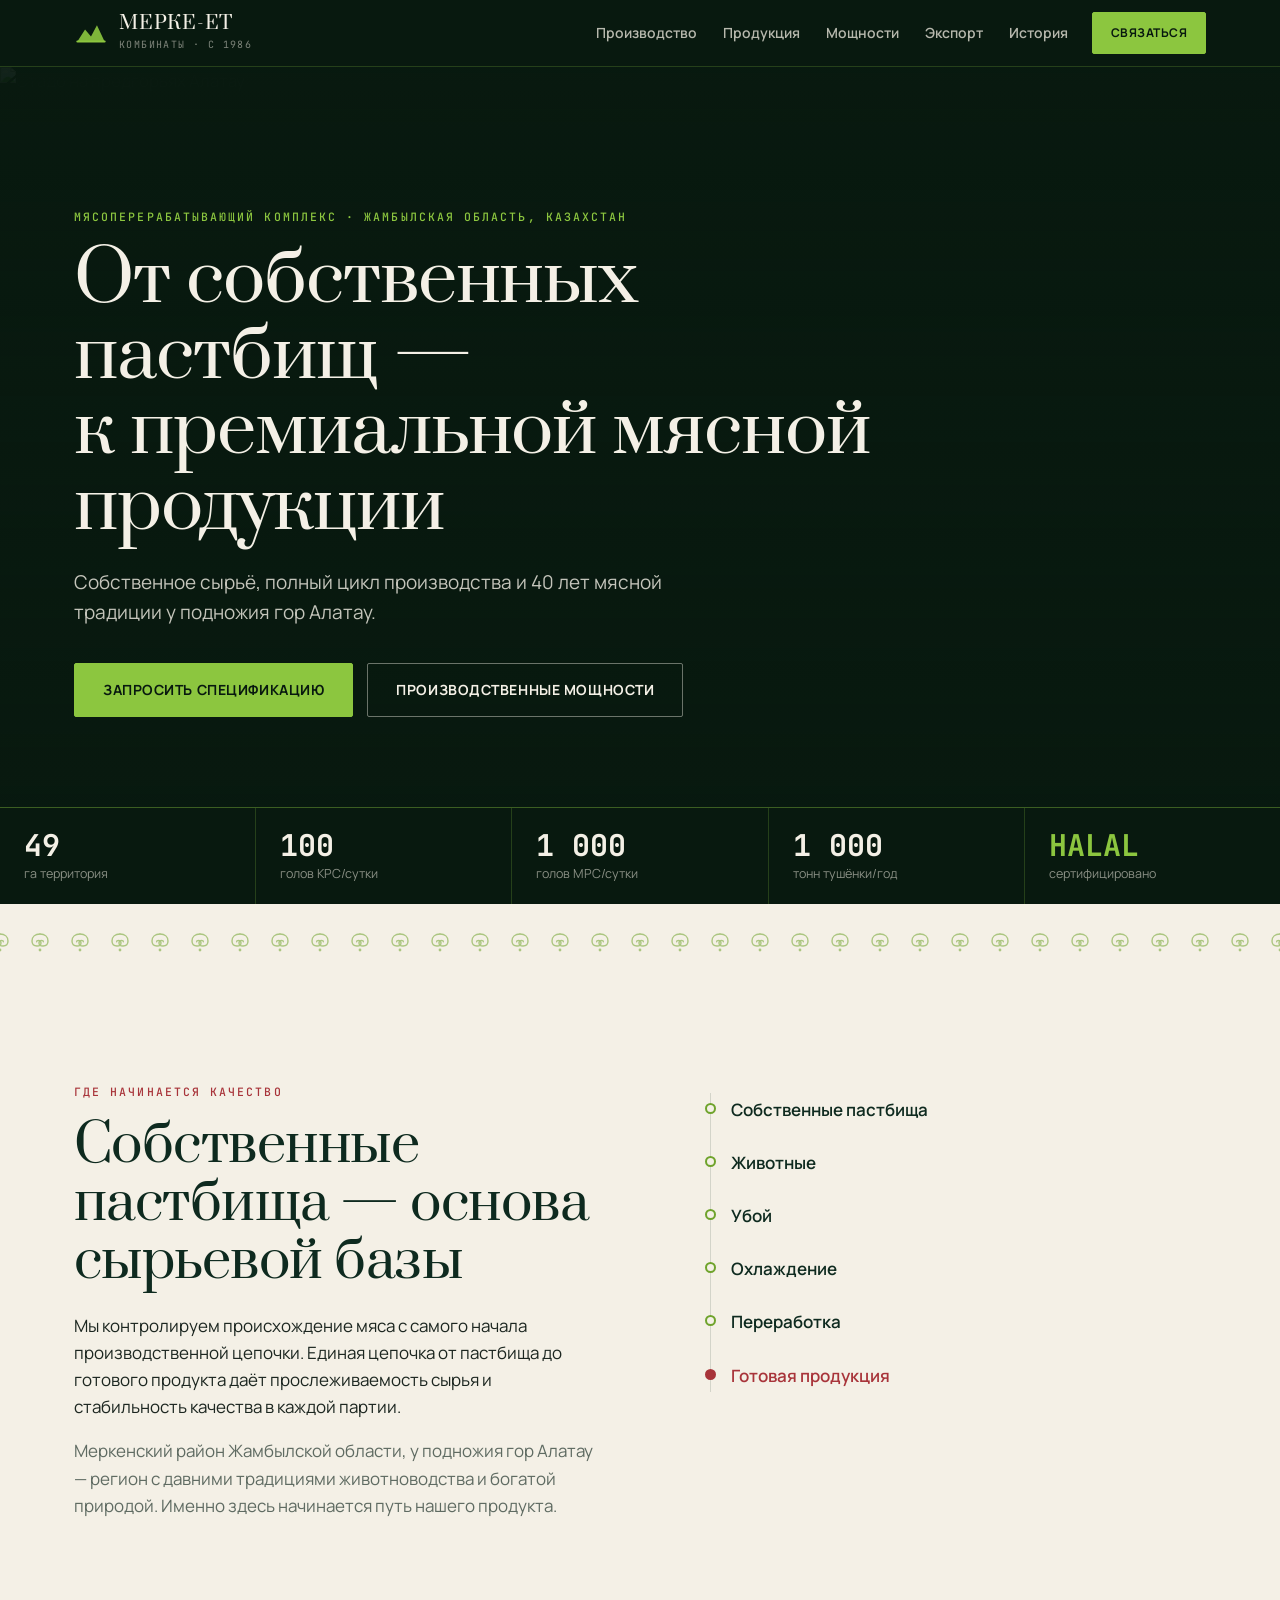
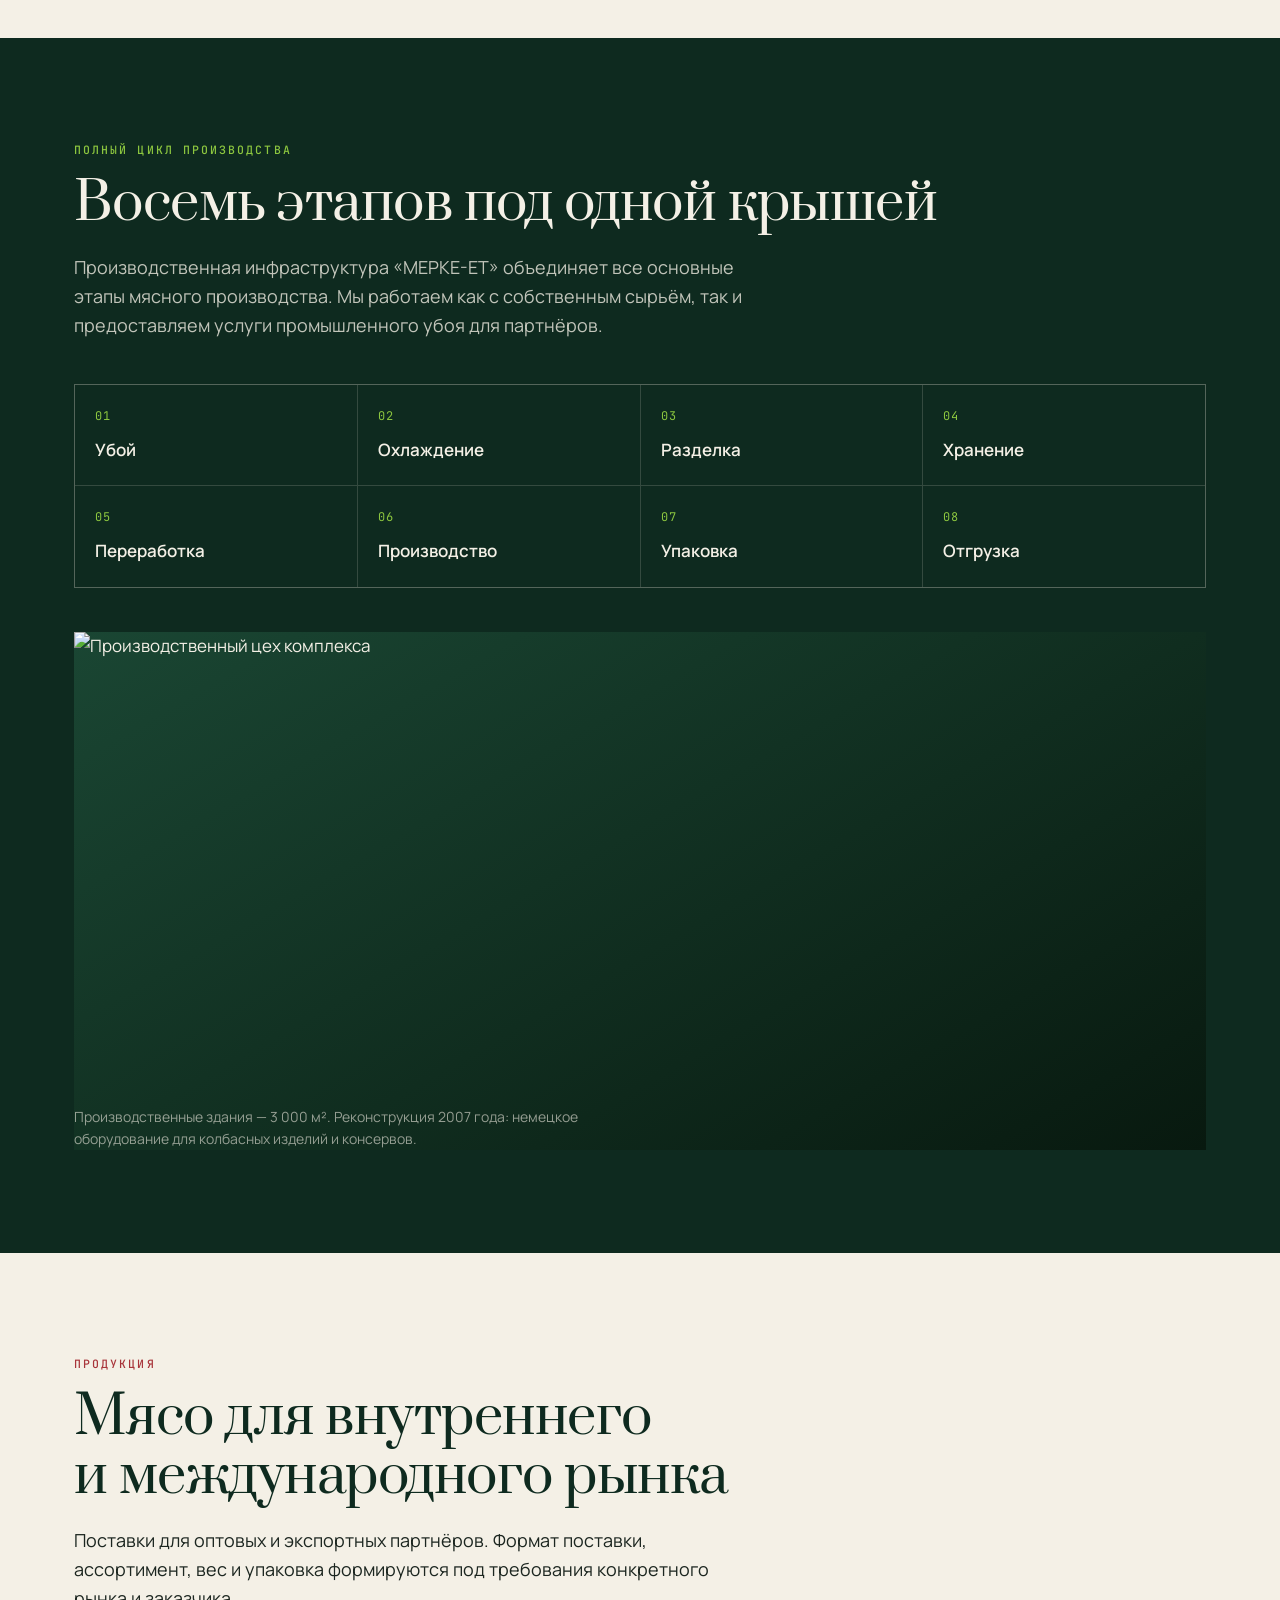
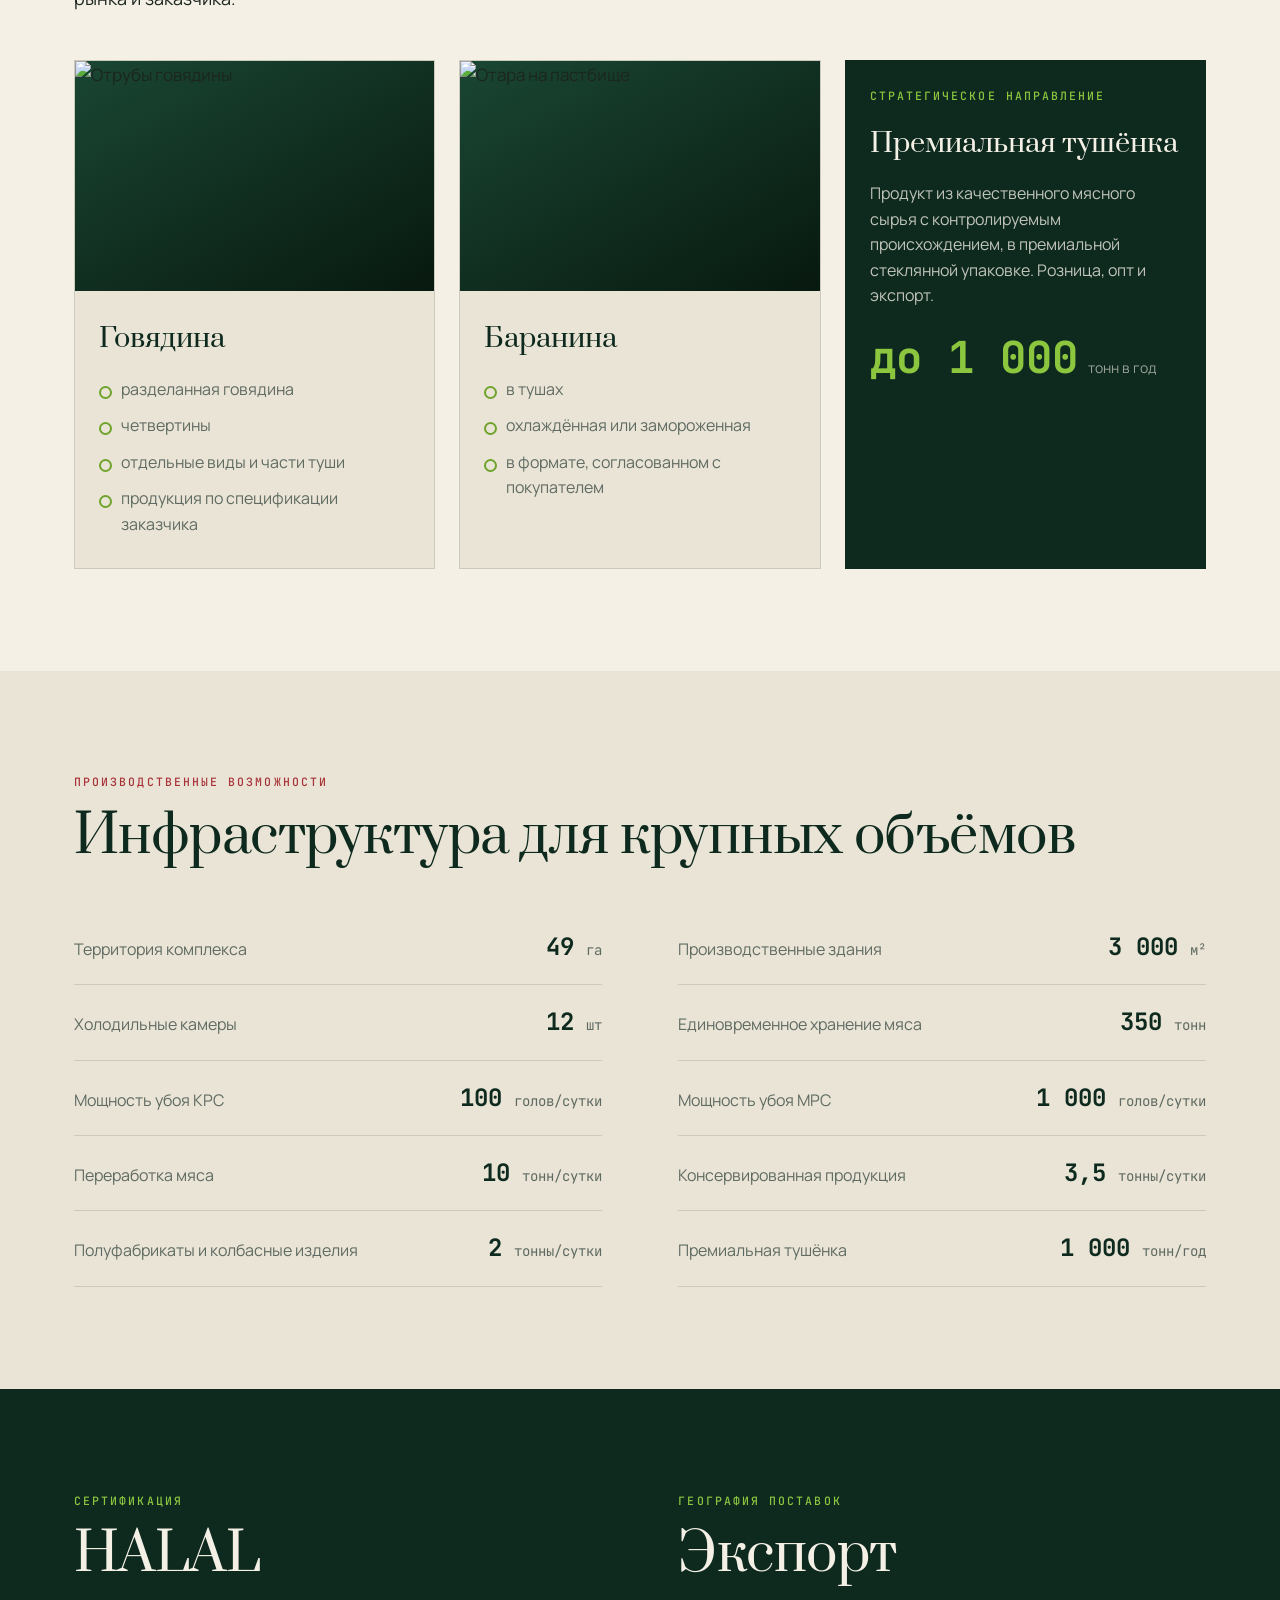
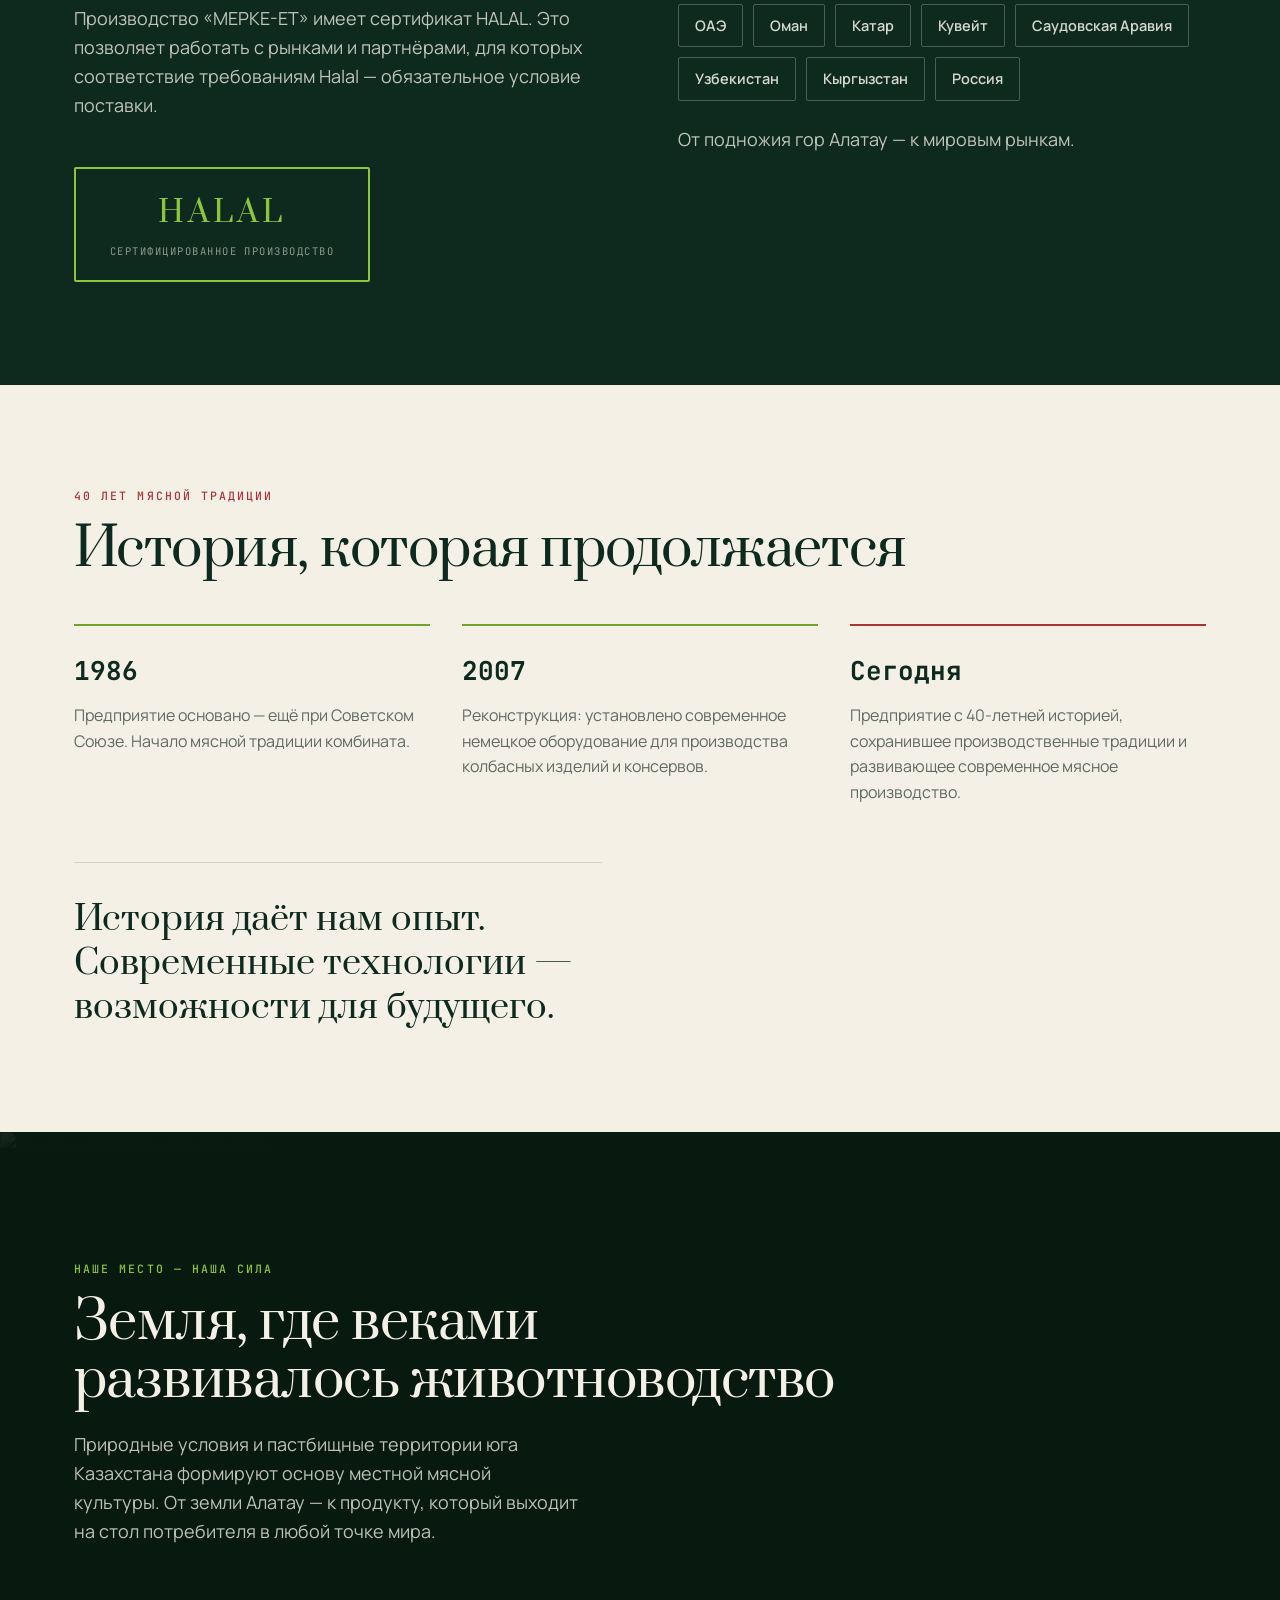
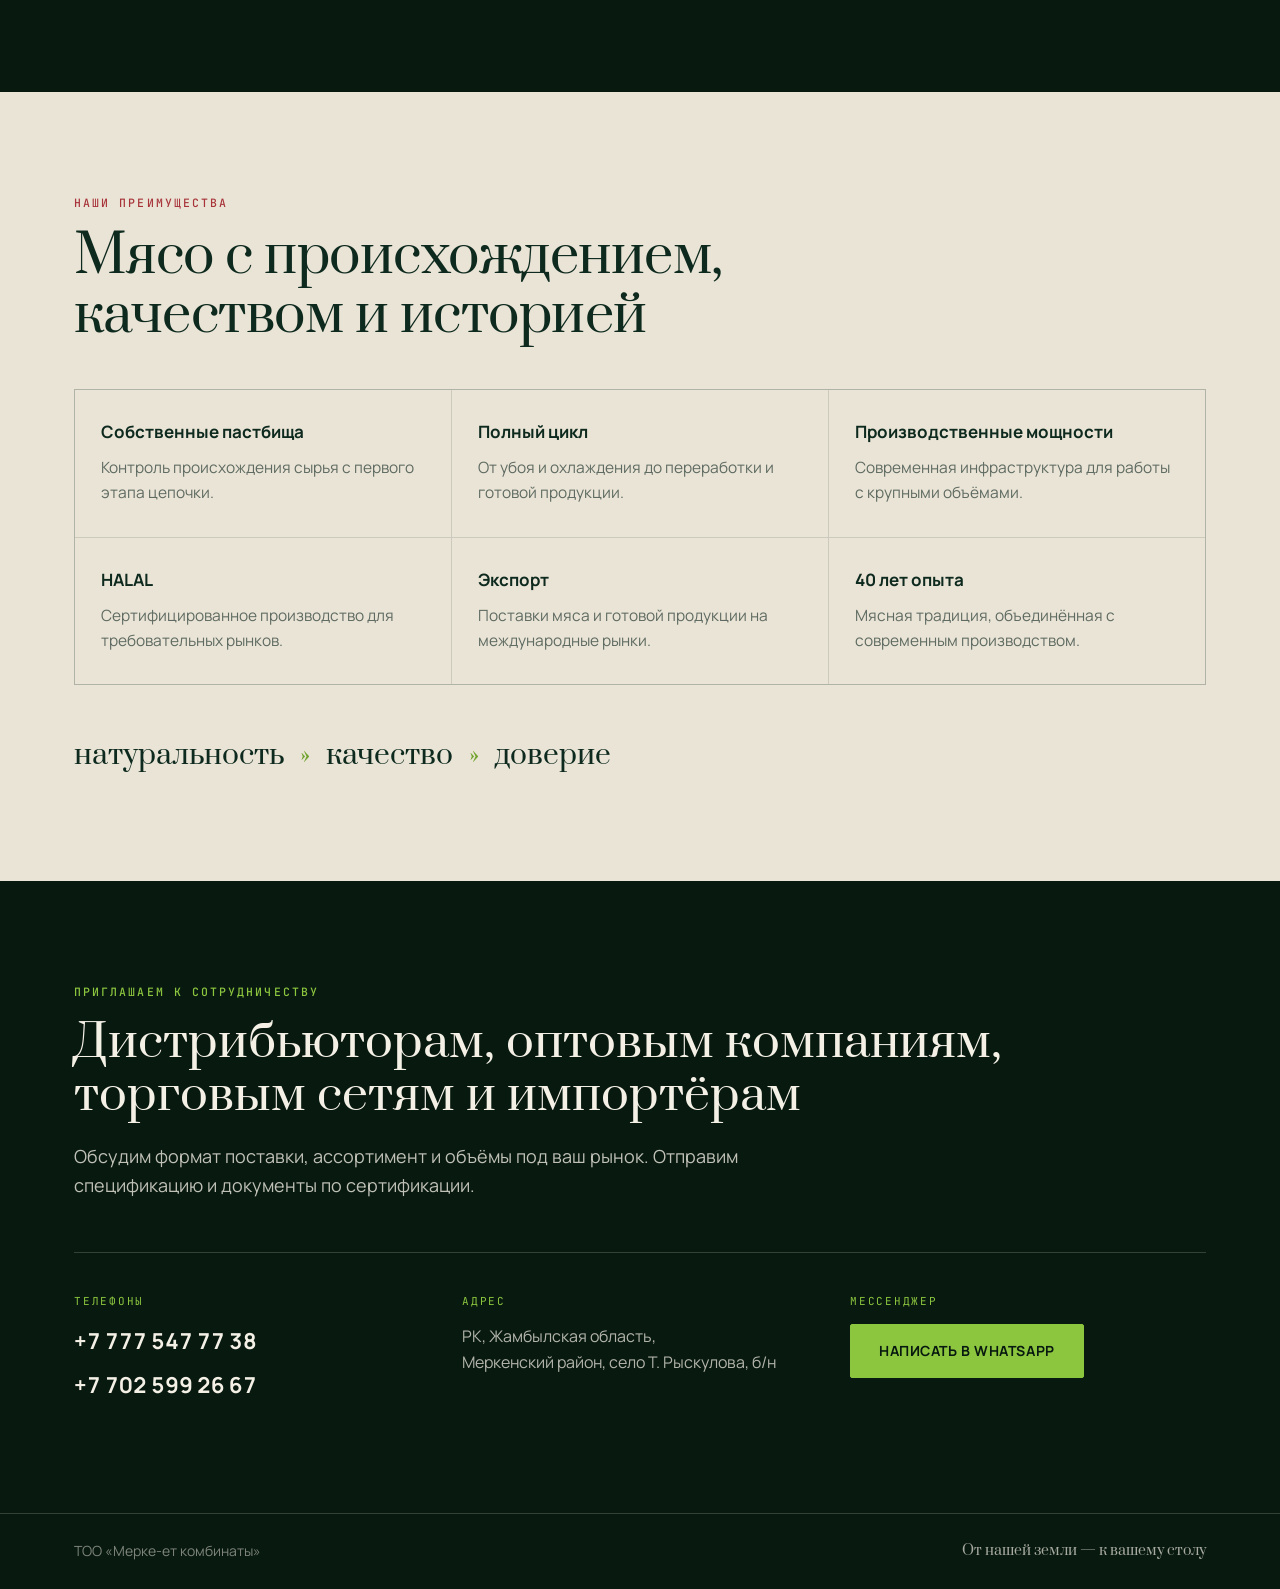
==== index.html @ c7832ff1 "Починить тайлинг орнамента и перенос заголовка Орнамент қошқар мүйіз переведён на CSS background-rep" ====
<!DOCTYPE html>
<html lang="ru">
<head>
<meta charset="utf-8"/>
<meta name="viewport" content="width=device-width,initial-scale=1"/>
<title>МЕРКЕ-ЕТ</title>
<meta name="description" content="Мясоперерабатывающий комплекс «МЕРКЕ-ЕТ»: собственные пастбища, полный цикл производства, HALAL, экспорт. Жамбылская область, Казахстан."/>
<link rel="preconnect" href="https://fonts.googleapis.com"/>
<link rel="preconnect" href="https://fonts.gstatic.com" crossorigin/>
<link rel="stylesheet" href="https://fonts.googleapis.com/css2?family=Prata&family=Manrope:wght@400;500;600;700;800&family=JetBrains+Mono:wght@400;500;700&display=swap"/>
<link rel="stylesheet" href="assets/css/style.css"/>
</head>
<body>

<!-- ─────────── Шапка ─────────── -->
<header class="topbar">
  <div class="topbar__inner">
    <a class="brand" href="#top">
      <span class="brand__mark" aria-hidden="true">
        <svg viewBox="0 0 40 40" width="34" height="34" fill="none">
          <path d="M4 30 L13 16 L20 24 L27 11 L36 30 Z" fill="currentColor" opacity=".9"/>
          <path d="M4 30 L36 30" stroke="currentColor" stroke-width="2.5" stroke-linecap="round"/>
        </svg>
      </span>
      <span class="brand__text">
        <span class="brand__name">МЕРКЕ-ЕТ</span>
        <span class="brand__sub">комбинаты · с 1986</span>
      </span>
    </a>
    <nav class="nav" aria-label="Основная навигация">
      <a href="#origin">Производство</a>
      <a href="#products">Продукция</a>
      <a href="#capacity">Мощности</a>
      <a href="#export">Экспорт</a>
      <a href="#history">История</a>
    </nav>
    <a class="btn btn--sm btn--solid" href="#contact">Связаться</a>
  </div>
</header>

<!-- ─────────── Первый экран ─────────── -->
<section class="hero" id="top">
  <img class="hero__bg" src="https://d8j0ntlcm91z4.cloudfront.net/user_3GgOb7H5Ya6g4zWZlPpHYFr1Hrs/hf_20260914_132317_f588f961-cb24-44f6-ae9f-ae5234efc0e4.png" alt="Стадо на предгорьях Алатау" fetchpriority="high"/>
  <div class="hero__veil"></div>
  <div class="hero__inner">
    <p class="eyebrow eyebrow--light">Мясоперерабатывающий комплекс · Жамбылская область, Казахстан</p>
    <h1 class="hero__title">От собственных пастбищ —<br/>к премиальной мясной продукции</h1>
    <p class="hero__lead">
      Собственное сырьё, полный цикл производства и 40 лет мясной традиции
      у подножия гор Алатау.
    </p>
    <div class="hero__actions">
      <a class="btn btn--solid" href="#contact">Запросить спецификацию</a>
      <a class="btn btn--ghost" href="#capacity">Производственные мощности</a>
    </div>
  </div>

  <ul class="factbar">
    <li><b>49</b><span>га территория</span></li>
    <li><b>100</b><span>голов КРС/сутки</span></li>
    <li><b>1 000</b><span>голов МРС/сутки</span></li>
    <li><b>1 000</b><span>тонн тушёнки/год</span></li>
    <li class="factbar__halal"><b>HALAL</b><span>сертифицировано</span></li>
  </ul>
</section>

<!-- ─────────── Орнамент-разделитель ─────────── -->
<div class="ornament" aria-hidden="true"></div>

<!-- ─────────── Где начинается качество ─────────── -->
<section class="section" id="origin">
  <div class="wrap grid-2">
    <div class="col-text">
      <p class="eyebrow">Где начинается качество</p>
      <h2 class="h2">Собственные пастбища — основа сырьевой базы</h2>
      <p>
        Мы контролируем происхождение мяса с самого начала производственной цепочки.
        Единая цепочка от пастбища до готового продукта даёт прослеживаемость сырья
        и стабильность качества в каждой партии.
      </p>
      <p class="muted">
        Меркенский район Жамбылской области, у подножия гор Алатау — регион с давними
        традициями животноводства и богатой природой. Именно здесь начинается путь
        нашего продукта.
      </p>
    </div>

    <ol class="chain" aria-label="Производственная цепочка">
      <li><span class="chain__dot"></span>Собственные пастбища</li>
      <li><span class="chain__dot"></span>Животные</li>
      <li><span class="chain__dot"></span>Убой</li>
      <li><span class="chain__dot"></span>Охлаждение</li>
      <li><span class="chain__dot"></span>Переработка</li>
      <li class="is-final"><span class="chain__dot"></span>Готовая продукция</li>
    </ol>
  </div>
</section>

<!-- ─────────── Полный цикл ─────────── -->
<section class="section section--dark" id="cycle">
  <div class="wrap">
    <p class="eyebrow eyebrow--light">Полный цикл производства</p>
    <h2 class="h2 h2--light">Восемь этапов под одной крышей</h2>
    <p class="lead-dark">
      Производственная инфраструктура «МЕРКЕ-ЕТ» объединяет все основные этапы мясного
      производства. Мы работаем как с собственным сырьём, так и предоставляем услуги
      промышленного убоя для партнёров.
    </p>

    <ol class="steps">
      <li><i>01</i><b>Убой</b></li>
      <li><i>02</i><b>Охлаждение</b></li>
      <li><i>03</i><b>Разделка</b></li>
      <li><i>04</i><b>Хранение</b></li>
      <li><i>05</i><b>Переработка</b></li>
      <li><i>06</i><b>Производство</b></li>
      <li><i>07</i><b>Упаковка</b></li>
      <li><i>08</i><b>Отгрузка</b></li>
    </ol>

    <figure class="shot">
      <img src="https://d8j0ntlcm91z4.cloudfront.net/user_3GgOb7H5Ya6g4zWZlPpHYFr1Hrs/hf_20260914_132317_48ba9163-6c50-4e3c-a9af-78f4c11e7d32.png" alt="Производственный цех комплекса"/>
      <figcaption>Производственные здания — 3 000 м². Реконструкция 2007 года: немецкое оборудование для колбасных изделий и консервов.</figcaption>
    </figure>
  </div>
</section>

<!-- ─────────── Продукция ─────────── -->
<section class="section" id="products">
  <div class="wrap">
    <p class="eyebrow">Продукция</p>
    <h2 class="h2">Мясо для внутреннего<br/>и международного рынка</h2>
    <p class="section__lead">
      Поставки для оптовых и экспортных партнёров. Формат поставки, ассортимент, вес
      и упаковка формируются под требования конкретного рынка и заказчика.
    </p>

    <div class="cards">
      <article class="card">
        <div class="card__media"><img src="https://d8j0ntlcm91z4.cloudfront.net/user_3GgOb7H5Ya6g4zWZlPpHYFr1Hrs/hf_20260914_132317_df29a91f-5daa-462c-87e1-4c21ff458bb3.png" alt="Отрубы говядины"/></div>
        <div class="card__body">
          <h3 class="card__title">Говядина</h3>
          <ul class="ticks">
            <li>разделанная говядина</li>
            <li>четвертины</li>
            <li>отдельные виды и части туши</li>
            <li>продукция по спецификации заказчика</li>
          </ul>
        </div>
      </article>

      <article class="card">
        <div class="card__media"><img src="https://d8j0ntlcm91z4.cloudfront.net/user_3GgOb7H5Ya6g4zWZlPpHYFr1Hrs/hf_20260914_132316_9ed3e577-8260-4b05-a002-dfe26916b17e.png" alt="Отара на пастбище"/></div>
        <div class="card__body">
          <h3 class="card__title">Баранина</h3>
          <ul class="ticks">
            <li>в тушах</li>
            <li>охлаждённая или замороженная</li>
            <li>в формате, согласованном с покупателем</li>
          </ul>
        </div>
      </article>

      <article class="card card--feature">
        <div class="card__body">
          <p class="eyebrow eyebrow--light">Стратегическое направление</p>
          <h3 class="card__title card__title--light">Премиальная тушёнка</h3>
          <p class="card__text">
            Продукт из качественного мясного сырья с контролируемым происхождением,
            в премиальной стеклянной упаковке. Розница, опт и экспорт.
          </p>
          <p class="bignum"><b>до 1 000</b><span>тонн в год</span></p>
        </div>
      </article>
    </div>
  </div>
</section>

<!-- ─────────── Мощности ─────────── -->
<section class="section section--paper" id="capacity">
  <div class="wrap">
    <p class="eyebrow">Производственные возможности</p>
    <h2 class="h2">Инфраструктура для крупных объёмов</h2>

    <dl class="specs">
      <div><dt>Территория комплекса</dt><dd><b>49</b> га</dd></div>
      <div><dt>Производственные здания</dt><dd><b>3 000</b> м²</dd></div>
      <div><dt>Холодильные камеры</dt><dd><b>12</b> шт</dd></div>
      <div><dt>Единовременное хранение мяса</dt><dd><b>350</b> тонн</dd></div>
      <div><dt>Мощность убоя КРС</dt><dd><b>100</b> голов/сутки</dd></div>
      <div><dt>Мощность убоя МРС</dt><dd><b>1 000</b> голов/сутки</dd></div>
      <div><dt>Переработка мяса</dt><dd><b>10</b> тонн/сутки</dd></div>
      <div><dt>Консервированная продукция</dt><dd><b>3,5</b> тонны/сутки</dd></div>
      <div><dt>Полуфабрикаты и колбасные изделия</dt><dd><b>2</b> тонны/сутки</dd></div>
      <div><dt>Премиальная тушёнка</dt><dd><b>1 000</b> тонн/год</dd></div>
    </dl>
  </div>
</section>

<!-- ─────────── HALAL и экспорт ─────────── -->
<section class="section section--dark" id="export">
  <div class="wrap grid-2 grid-2--wide">
    <div>
      <p class="eyebrow eyebrow--light">Сертификация</p>
      <h2 class="h2 h2--light">HALAL</h2>
      <p class="lead-dark">
        Производство «МЕРКЕ-ЕТ» имеет сертификат HALAL. Это позволяет работать
        с рынками и партнёрами, для которых соответствие требованиям Halal —
        обязательное условие поставки.
      </p>
      <span class="stamp">HALAL<small>сертифицированное производство</small></span>
    </div>
    <div>
      <p class="eyebrow eyebrow--light">География поставок</p>
      <h2 class="h2 h2--light">Экспорт</h2>
      <ul class="countries">
        <li>ОАЭ</li><li>Оман</li><li>Катар</li><li>Кувейт</li>
        <li>Саудовская Аравия</li><li>Узбекистан</li><li>Кыргызстан</li><li>Россия</li>
      </ul>
      <p class="lead-dark">От подножия гор Алатау — к мировым рынкам.</p>
    </div>
  </div>
</section>

<!-- ─────────── История ─────────── -->
<section class="section" id="history">
  <div class="wrap">
    <p class="eyebrow">40 лет мясной традиции</p>
    <h2 class="h2">История, которая продолжается</h2>

    <ol class="timeline">
      <li>
        <span class="timeline__year">1986</span>
        <p>Предприятие основано — ещё при Советском Союзе. Начало мясной традиции комбината.</p>
      </li>
      <li>
        <span class="timeline__year">2007</span>
        <p>Реконструкция: установлено современное немецкое оборудование для производства колбасных изделий и консервов.</p>
      </li>
      <li>
        <span class="timeline__year">Сегодня</span>
        <p>Предприятие с 40-летней историей, сохранившее производственные традиции и развивающее современное мясное производство.</p>
      </li>
    </ol>

    <blockquote class="pull">
      История даёт нам опыт.<br/>Современные технологии — возможности для будущего.
    </blockquote>
  </div>
</section>

<!-- ─────────── Место ─────────── -->
<section class="place">
  <img class="place__bg" src="https://d8j0ntlcm91z4.cloudfront.net/user_3GgOb7H5Ya6g4zWZlPpHYFr1Hrs/hf_20260914_132316_bfd02e33-b0f7-413d-a80e-1cb69342764c.png" alt="Комплекс «МЕРКЕ-ЕТ» с высоты"/>
  <div class="place__veil"></div>
  <div class="place__inner">
    <p class="eyebrow eyebrow--light">Наше место — наша сила</p>
    <h2 class="h2 h2--light">Земля, где веками<br/>развивалось животноводство</h2>
    <p class="lead-dark">
      Природные условия и пастбищные территории юга Казахстана формируют основу
      местной мясной культуры. От земли Алатау — к продукту, который выходит
      на стол потребителя в любой точке мира.
    </p>
  </div>
</section>

<!-- ─────────── Преимущества ─────────── -->
<section class="section section--paper">
  <div class="wrap">
    <p class="eyebrow">Наши преимущества</p>
    <h2 class="h2">Мясо с происхождением,<br/>качеством и историей</h2>

    <div class="adv">
      <article><h3>Собственные пастбища</h3><p>Контроль происхождения сырья с первого этапа цепочки.</p></article>
      <article><h3>Полный цикл</h3><p>От убоя и охлаждения до переработки и готовой продукции.</p></article>
      <article><h3>Производственные мощности</h3><p>Современная инфраструктура для работы с крупными объёмами.</p></article>
      <article><h3>HALAL</h3><p>Сертифицированное производство для требовательных рынков.</p></article>
      <article><h3>Экспорт</h3><p>Поставки мяса и готовой продукции на международные рынки.</p></article>
      <article><h3>40 лет опыта</h3><p>Мясная традиция, объединённая с современным производством.</p></article>
    </div>

    <p class="values"><span>натуральность</span><i>»</i><span>качество</span><i>»</i><span>доверие</span></p>
  </div>
</section>

<!-- ─────────── Контакты ─────────── -->
<section class="cta" id="contact">
  <div class="wrap">
    <p class="eyebrow eyebrow--light">Приглашаем к сотрудничеству</p>
    <h2 class="cta__title">Дистрибьюторам, оптовым компаниям,<br/>торговым сетям и импортёрам</h2>
    <p class="lead-dark">
      Обсудим формат поставки, ассортимент и объёмы под ваш рынок.
      Отправим спецификацию и документы по сертификации.
    </p>

    <div class="contacts">
      <div class="contacts__item">
        <span class="contacts__label">Телефоны</span>
        <a class="contacts__value" href="tel:+77775477738">+7 777 547 77 38</a>
        <a class="contacts__value" href="tel:+77025992667">+7 702 599 26 67</a>
      </div>
      <div class="contacts__item">
        <span class="contacts__label">Адрес</span>
        <p class="contacts__text">РК, Жамбылская область,<br/>Меркенский район, село Т. Рыскулова, б/н</p>
      </div>
      <div class="contacts__item">
        <span class="contacts__label">Мессенджер</span>
        <a class="btn btn--solid" href="https://wa.me/77025992667">Написать в WhatsApp</a>
      </div>
    </div>
  </div>
</section>

<footer class="footer">
  <div class="wrap footer__inner">
    <span>ТОО «Мерке-ет комбинаты»</span>
    <span class="footer__slogan">От нашей земли — к вашему столу</span>
  </div>
</footer>

</body>
</html>
---- assets/css/style.css ----
/* ==========================================================================
   МЕРКЕ-ЕТ — концепт сайта
   Палитра и типографика заданы фирменным стилем буклета:
   хвойный зелёный, лайм, кремовая бумага, мясной красный как редкий акцент.
   ========================================================================== */

:root{
  --ink:      #0E2A1F;   /* хвойный — основной тёмный */
  --ink-deep: #08190F;   /* почти чёрный зелёный */
  --green:    #1A4633;   /* средний зелёный */
  --lime:     #8CC63F;   /* фирменный лайм */
  --lime-dim: #6FA32C;
  --cream:    #F4F0E6;   /* тёплая бумага */
  --paper:    #EAE4D6;   /* бумага темнее — чередование секций */
  --meat:     #A8343A;   /* мясной красный — акцент */
  --text:     #1C2620;
  --muted:    #5F6B62;
  --line:     rgba(14,42,31,.14);
  --line-light: rgba(244,240,230,.18);

  --f-display: "Prata", "Times New Roman", serif;
  --f-body:    "Manrope", -apple-system, "Segoe UI", system-ui, sans-serif;
  --f-mono:    "JetBrains Mono", ui-monospace, "SF Mono", monospace;

  --wrap: 1180px;
  --pad: 24px;
}

*{ box-sizing:border-box; }

html{ scroll-behavior:smooth; }

body{
  margin:0;
  background:var(--cream);
  color:var(--text);
  font-family:var(--f-body);
  font-size:17px;
  line-height:1.6;
  -webkit-font-smoothing:antialiased;
}

img{ max-width:100%; display:block; }

a{ color:inherit; }

:focus-visible{ outline:2px solid var(--lime); outline-offset:3px; }

@media (prefers-reduced-motion:reduce){
  html{ scroll-behavior:auto; }
  *{ transition:none !important; animation:none !important; }
}

.wrap{
  width:100%;
  max-width:var(--wrap);
  margin-inline:auto;
  padding-inline:var(--pad);
}

/* ── Типографика ───────────────────────────────────────────── */

.h2{
  font-family:var(--f-display);
  font-weight:400;
  font-size:clamp(30px, 4.2vw, 52px);
  line-height:1.12;
  letter-spacing:-.01em;
  text-wrap:balance;
  margin:0 0 20px;
  color:var(--ink);
}
.h2--light{ color:var(--cream); }

.eyebrow{
  font-family:var(--f-mono);
  font-size:11.5px;
  font-weight:500;
  letter-spacing:.18em;
  text-transform:uppercase;
  color:var(--meat);
  margin:0 0 16px;
}
.eyebrow--light{ color:var(--lime); }

.section__lead,
.lead-dark{
  max-width:62ch;
  font-size:18px;
}
.lead-dark{ color:rgba(244,240,230,.78); }

.muted{ color:var(--muted); }

/* ── Кнопки ────────────────────────────────────────────────── */

.btn{
  display:inline-flex;
  align-items:center;
  justify-content:center;
  gap:8px;
  height:54px;
  padding:0 28px;
  border-radius:2px;
  font-size:14px;
  font-weight:700;
  letter-spacing:.04em;
  text-transform:uppercase;
  text-decoration:none;
  transition:background-color .2s ease, color .2s ease, border-color .2s ease;
}
.btn--solid{
  background:var(--lime);
  color:var(--ink-deep);
  border:1px solid var(--lime);
}
.btn--solid:hover{ background:var(--lime-dim); border-color:var(--lime-dim); }

.btn--ghost{
  background:transparent;
  color:var(--cream);
  border:1px solid rgba(244,240,230,.42);
}
.btn--ghost:hover{ border-color:var(--cream); background:rgba(244,240,230,.08); }

.btn--sm{ height:42px; padding:0 18px; font-size:12px; }

/* ── Шапка ─────────────────────────────────────────────────── */

.topbar{
  position:sticky;
  top:0;
  z-index:50;
  background:var(--ink-deep);
  border-bottom:1px solid rgba(140,198,63,.22);
}
.topbar__inner{
  max-width:var(--wrap);
  margin-inline:auto;
  padding:12px var(--pad);
  display:flex;
  align-items:center;
  gap:24px;
}

.brand{
  display:flex;
  align-items:center;
  gap:11px;
  text-decoration:none;
  color:var(--cream);
  margin-right:auto;
}
.brand__mark{ color:var(--lime); display:flex; }
.brand__name{
  display:block;
  font-family:var(--f-display);
  font-size:19px;
  letter-spacing:.04em;
  line-height:1;
}
.brand__sub{
  display:block;
  font-family:var(--f-mono);
  font-size:10px;
  letter-spacing:.14em;
  text-transform:uppercase;
  color:rgba(244,240,230,.5);
  margin-top:4px;
}

.nav{ display:flex; gap:26px; }
.nav a{
  font-size:14px;
  font-weight:600;
  color:rgba(244,240,230,.74);
  text-decoration:none;
  transition:color .2s ease;
}
.nav a:hover{ color:var(--lime); }

/* ── Первый экран ──────────────────────────────────────────── */

.hero{
  position:relative;
  background:var(--ink-deep);
  overflow:hidden;
}
.hero__bg{
  position:absolute;
  inset:0;
  width:100%;
  height:100%;
  object-fit:cover;
}
.hero__veil{
  position:absolute;
  inset:0;
  background:
    linear-gradient(180deg, rgba(8,25,15,.82) 0%, rgba(8,25,15,.48) 42%, rgba(8,25,15,.92) 100%),
    linear-gradient(90deg, rgba(8,25,15,.75) 0%, rgba(8,25,15,.1) 70%);
}
.hero__inner{
  position:relative;
  max-width:var(--wrap);
  margin-inline:auto;
  padding-inline:var(--pad);
  padding-block:clamp(72px, 11vw, 150px) clamp(48px, 7vw, 96px);
}
.hero__title{
  font-family:var(--f-display);
  font-weight:400;
  font-size:clamp(34px, 5.6vw, 70px);
  line-height:1.08;
  letter-spacing:-.015em;
  color:var(--cream);
  margin:0 0 22px;
  max-width:17ch;
  text-wrap:balance;
}
.hero__lead{
  max-width:52ch;
  font-size:19px;
  color:rgba(244,240,230,.8);
  margin:0 0 36px;
}
.hero__actions{ display:flex; flex-wrap:wrap; gap:14px; }

.factbar{
  position:relative;
  display:grid;
  grid-template-columns:repeat(5, 1fr);
  gap:1px;
  margin:0;
  padding:0;
  list-style:none;
  background:rgba(140,198,63,.22);
  border-top:1px solid rgba(140,198,63,.22);
}
.factbar li{
  background:var(--ink-deep);
  padding:22px var(--pad);
  display:flex;
  flex-direction:column;
  gap:6px;
}
.factbar b{
  font-family:var(--f-mono);
  font-size:clamp(20px, 2.4vw, 30px);
  font-weight:700;
  color:var(--cream);
  font-variant-numeric:tabular-nums;
  line-height:1;
}
.factbar span{
  font-size:12.5px;
  color:rgba(244,240,230,.55);
  line-height:1.3;
}
.factbar__halal b{ color:var(--lime); }

/* ── Орнамент ──────────────────────────────────────────────── */

.ornament{
  height:76px;
  background-color:var(--cream);
  background-image:url("data:image/svg+xml,%3Csvg xmlns='http://www.w3.org/2000/svg' width='40' height='24' viewBox='0 0 40 24'%3E%3Cg fill='none' stroke='%236FA32C' stroke-width='1.4' stroke-linecap='round' opacity='.55'%3E%3Cpath d='M20 4c-5 0-8 3-8 7 0 3 2 5 5 5 2 0 4-1 4-3 0-1.6-1.2-2.6-2.6-2.6-1 0-1.8.5-1.8 1.4'/%3E%3Cpath d='M20 4c5 0 8 3 8 7 0 3-2 5-5 5-2 0-4-1-4-3 0-1.6 1.2-2.6 2.6-2.6 1 0 1.8.5 1.8 1.4'/%3E%3C/g%3E%3Ccircle cx='20' cy='20' r='1.4' fill='%236FA32C' opacity='.55'/%3E%3C/svg%3E");
  background-repeat:repeat-x;
  background-position:center;
  background-size:40px 24px;
}

/* ── Секции ────────────────────────────────────────────────── */

.section{
  padding-block:clamp(64px, 8vw, 110px);
  background:var(--cream);
}
.section--paper{ background:var(--paper); }
.section--dark{ background:var(--ink); color:var(--cream); }

.grid-2{
  display:grid;
  grid-template-columns:1.05fr .95fr;
  gap:clamp(32px, 6vw, 80px);
  align-items:start;
}
.grid-2--wide{ grid-template-columns:1fr 1fr; }

.col-text p{ max-width:52ch; }

/* Цепочка производства */
.chain{
  list-style:none;
  margin:0;
  padding:0 0 0 26px;
  position:relative;
}
.chain::before{
  content:"";
  position:absolute;
  left:5px;
  top:10px;
  bottom:10px;
  width:1px;
  background:var(--line);
}
.chain li{
  position:relative;
  padding:13px 0;
  font-size:17px;
  font-weight:600;
  color:var(--ink);
}
.chain__dot{
  position:absolute;
  left:-26px;
  top:20px;
  width:11px;
  height:11px;
  border-radius:50%;
  background:var(--cream);
  border:2px solid var(--lime-dim);
}
.chain .is-final{ color:var(--meat); }
.chain .is-final .chain__dot{ background:var(--meat); border-color:var(--meat); }

/* Восемь этапов */
.steps{
  list-style:none;
  display:grid;
  grid-template-columns:repeat(4, 1fr);
  gap:1px;
  margin:44px 0 0;
  padding:0;
  background:rgba(244,240,230,.16);
  border:1px solid rgba(244,240,230,.16);
}
.steps li{
  background:var(--ink);
  padding:22px 20px;
  display:flex;
  flex-direction:column;
  gap:10px;
}
.steps i{
  font-family:var(--f-mono);
  font-style:normal;
  font-size:12px;
  letter-spacing:.1em;
  color:var(--lime);
}
.steps b{ font-size:17px; font-weight:600; color:var(--cream); }

/* Фон под кадрами: если изображение не загрузилось, блок остаётся цельным */
.card__media,
.shot{ background:linear-gradient(150deg, var(--green) 0%, var(--ink-deep) 100%); }

.shot{ margin:44px 0 0; }
.shot img{
  width:100%;
  height:clamp(240px, 38vw, 460px);
  object-fit:cover;
}
.shot figcaption{
  margin-top:14px;
  font-size:14px;
  color:rgba(244,240,230,.58);
  max-width:64ch;
}

/* ── Карточки продукции ────────────────────────────────────── */

.cards{
  display:grid;
  grid-template-columns:repeat(3, 1fr);
  gap:24px;
  margin-top:48px;
}
.card{
  display:flex;
  flex-direction:column;
  background:var(--paper);
  border:1px solid var(--line);
}
.card__media img{
  width:100%;
  height:230px;
  object-fit:cover;
}
.card__body{ padding:26px 24px 30px; }
.card__title{
  font-family:var(--f-display);
  font-weight:400;
  font-size:27px;
  margin:0 0 16px;
  color:var(--ink);
}
.card__title--light{ color:var(--cream); }
.card__text{ color:rgba(244,240,230,.78); font-size:16px; margin:0 0 26px; }

.card--feature{
  background:var(--ink);
  border-color:var(--ink);
  justify-content:space-between;
}

.ticks{ list-style:none; margin:0; padding:0; display:grid; gap:11px; }
.ticks li{
  position:relative;
  padding-left:22px;
  font-size:16px;
  color:var(--muted);
}
.ticks li::before{
  content:"";
  position:absolute;
  left:0;
  top:9px;
  width:9px;
  height:9px;
  border-radius:50%;
  border:2px solid var(--lime-dim);
}

.bignum{ margin:0; display:flex; align-items:baseline; gap:10px; flex-wrap:wrap; }
.bignum b{
  font-family:var(--f-mono);
  font-size:44px;
  font-weight:700;
  color:var(--lime);
  font-variant-numeric:tabular-nums;
  line-height:1;
}
.bignum span{ font-size:14px; color:rgba(244,240,230,.6); }

/* ── Спецификация мощностей ────────────────────────────────── */

.specs{
  margin:44px 0 0;
  display:grid;
  grid-template-columns:1fr 1fr;
  gap:0 clamp(32px, 6vw, 80px);
}
.specs > div{
  display:flex;
  align-items:baseline;
  justify-content:space-between;
  gap:20px;
  padding:18px 0;
  border-bottom:1px solid var(--line);
}
.specs dt{ font-size:16px; color:var(--muted); }
.specs dd{
  margin:0;
  font-family:var(--f-mono);
  font-size:14px;
  color:var(--muted);
  white-space:nowrap;
  font-variant-numeric:tabular-nums;
}
.specs dd b{
  font-size:24px;
  font-weight:700;
  color:var(--ink);
  margin-right:4px;
}

/* ── HALAL и экспорт ───────────────────────────────────────── */

.stamp{
  display:inline-flex;
  flex-direction:column;
  align-items:center;
  gap:6px;
  margin-top:30px;
  padding:20px 34px;
  border:2px solid var(--lime);
  border-radius:2px;
  font-family:var(--f-display);
  font-size:30px;
  letter-spacing:.12em;
  color:var(--lime);
}
.stamp small{
  font-family:var(--f-mono);
  font-size:10.5px;
  letter-spacing:.14em;
  text-transform:uppercase;
  color:rgba(244,240,230,.55);
}

.countries{
  list-style:none;
  margin:0 0 24px;
  padding:0;
  display:flex;
  flex-wrap:wrap;
  gap:10px;
}
.countries li{
  padding:9px 16px;
  border:1px solid rgba(244,240,230,.26);
  border-radius:2px;
  font-size:14.5px;
  font-weight:600;
  color:rgba(244,240,230,.88);
}

/* ── История ───────────────────────────────────────────────── */

.timeline{
  list-style:none;
  margin:44px 0 0;
  padding:0;
  display:grid;
  grid-template-columns:repeat(3, 1fr);
  gap:32px;
}
.timeline li{
  padding-top:24px;
  border-top:2px solid var(--lime-dim);
}
.timeline li:last-child{ border-top-color:var(--meat); }
.timeline__year{
  display:block;
  font-family:var(--f-mono);
  font-size:26px;
  font-weight:700;
  color:var(--ink);
  margin-bottom:12px;
  font-variant-numeric:tabular-nums;
}
.timeline p{ margin:0; font-size:16px; color:var(--muted); }

.pull{
  margin:56px 0 0;
  padding:34px 0 0;
  border-top:1px solid var(--line);
  font-family:var(--f-display);
  font-size:clamp(22px, 3vw, 34px);
  line-height:1.3;
  color:var(--ink);
  max-width:22ch;
}

/* ── Место ─────────────────────────────────────────────────── */

.place{ position:relative; background:var(--ink-deep); overflow:hidden; }
.place__bg{
  position:absolute;
  inset:0;
  width:100%;
  height:100%;
  object-fit:cover;
}
.place__veil{
  position:absolute;
  inset:0;
  background:linear-gradient(90deg, rgba(8,25,15,.94) 12%, rgba(8,25,15,.5) 62%, rgba(8,25,15,.72) 100%);
}
.place__inner{
  position:relative;
  max-width:var(--wrap);
  margin-inline:auto;
  padding-inline:var(--pad);
  padding-block:clamp(72px, 10vw, 130px);
}
.place__inner .lead-dark{ max-width:46ch; }

/* ── Преимущества ──────────────────────────────────────────── */

.adv{
  display:grid;
  grid-template-columns:repeat(3, 1fr);
  gap:1px;
  margin-top:44px;
  background:var(--line);
  border:1px solid var(--line);
}
.adv article{
  background:var(--paper);
  padding:28px 26px 32px;
}
.adv h3{
  font-size:17px;
  font-weight:700;
  margin:0 0 10px;
  color:var(--ink);
}
.adv p{ margin:0; font-size:15.5px; color:var(--muted); }

.values{
  margin:48px 0 0;
  display:flex;
  flex-wrap:wrap;
  align-items:center;
  gap:16px;
  font-family:var(--f-display);
  font-size:clamp(18px, 2.4vw, 28px);
  color:var(--ink);
}
.values i{ font-style:normal; color:var(--lime-dim); }

/* ── Контакты ──────────────────────────────────────────────── */

.cta{
  background:var(--ink-deep);
  color:var(--cream);
  padding-block:clamp(64px, 8vw, 110px);
}
.cta__title{
  font-family:var(--f-display);
  font-weight:400;
  font-size:clamp(28px, 3.8vw, 46px);
  line-height:1.14;
  margin:0 0 20px;
  color:var(--cream);
  text-wrap:balance;
}

.contacts{
  display:grid;
  grid-template-columns:repeat(3, 1fr);
  gap:32px;
  margin-top:52px;
  padding-top:40px;
  border-top:1px solid var(--line-light);
}
.contacts__label{
  display:block;
  font-family:var(--f-mono);
  font-size:11px;
  letter-spacing:.16em;
  text-transform:uppercase;
  color:var(--lime);
  margin-bottom:14px;
}
.contacts__value{
  display:block;
  font-size:22px;
  font-weight:700;
  text-decoration:none;
  color:var(--cream);
  margin-bottom:8px;
  font-variant-numeric:tabular-nums;
}
.contacts__value:hover{ color:var(--lime); }
.contacts__text{ margin:0; color:rgba(244,240,230,.72); font-size:16px; }

/* ── Подвал ────────────────────────────────────────────────── */

.footer{
  background:var(--ink-deep);
  border-top:1px solid var(--line-light);
  padding-block:26px;
  color:rgba(244,240,230,.5);
  font-size:14px;
}
.footer__inner{ display:flex; flex-wrap:wrap; gap:12px; justify-content:space-between; }
.footer__slogan{ font-family:var(--f-display); color:rgba(244,240,230,.68); }

/* ── Адаптив ───────────────────────────────────────────────── */

@media (max-width:980px){
  .nav{ display:none; }
  .grid-2,
  .grid-2--wide{ grid-template-columns:1fr; }
  .cards{ grid-template-columns:1fr 1fr; }
  .steps{ grid-template-columns:repeat(2, 1fr); }
  .adv{ grid-template-columns:1fr 1fr; }
  .factbar{ grid-template-columns:repeat(3, 1fr); }
  .specs{ grid-template-columns:1fr; }
  .contacts{ grid-template-columns:1fr 1fr; }
}

@media (max-width:640px){
  body{ font-size:16px; }
  .cards{ grid-template-columns:1fr; }
  .adv{ grid-template-columns:1fr; }
  .factbar{ grid-template-columns:repeat(2, 1fr); }
  .timeline{ grid-template-columns:1fr; }
  .contacts{ grid-template-columns:1fr; }
  .hero__actions .btn{ width:100%; }
  .specs > div{ flex-direction:column; align-items:flex-start; gap:6px; }
}
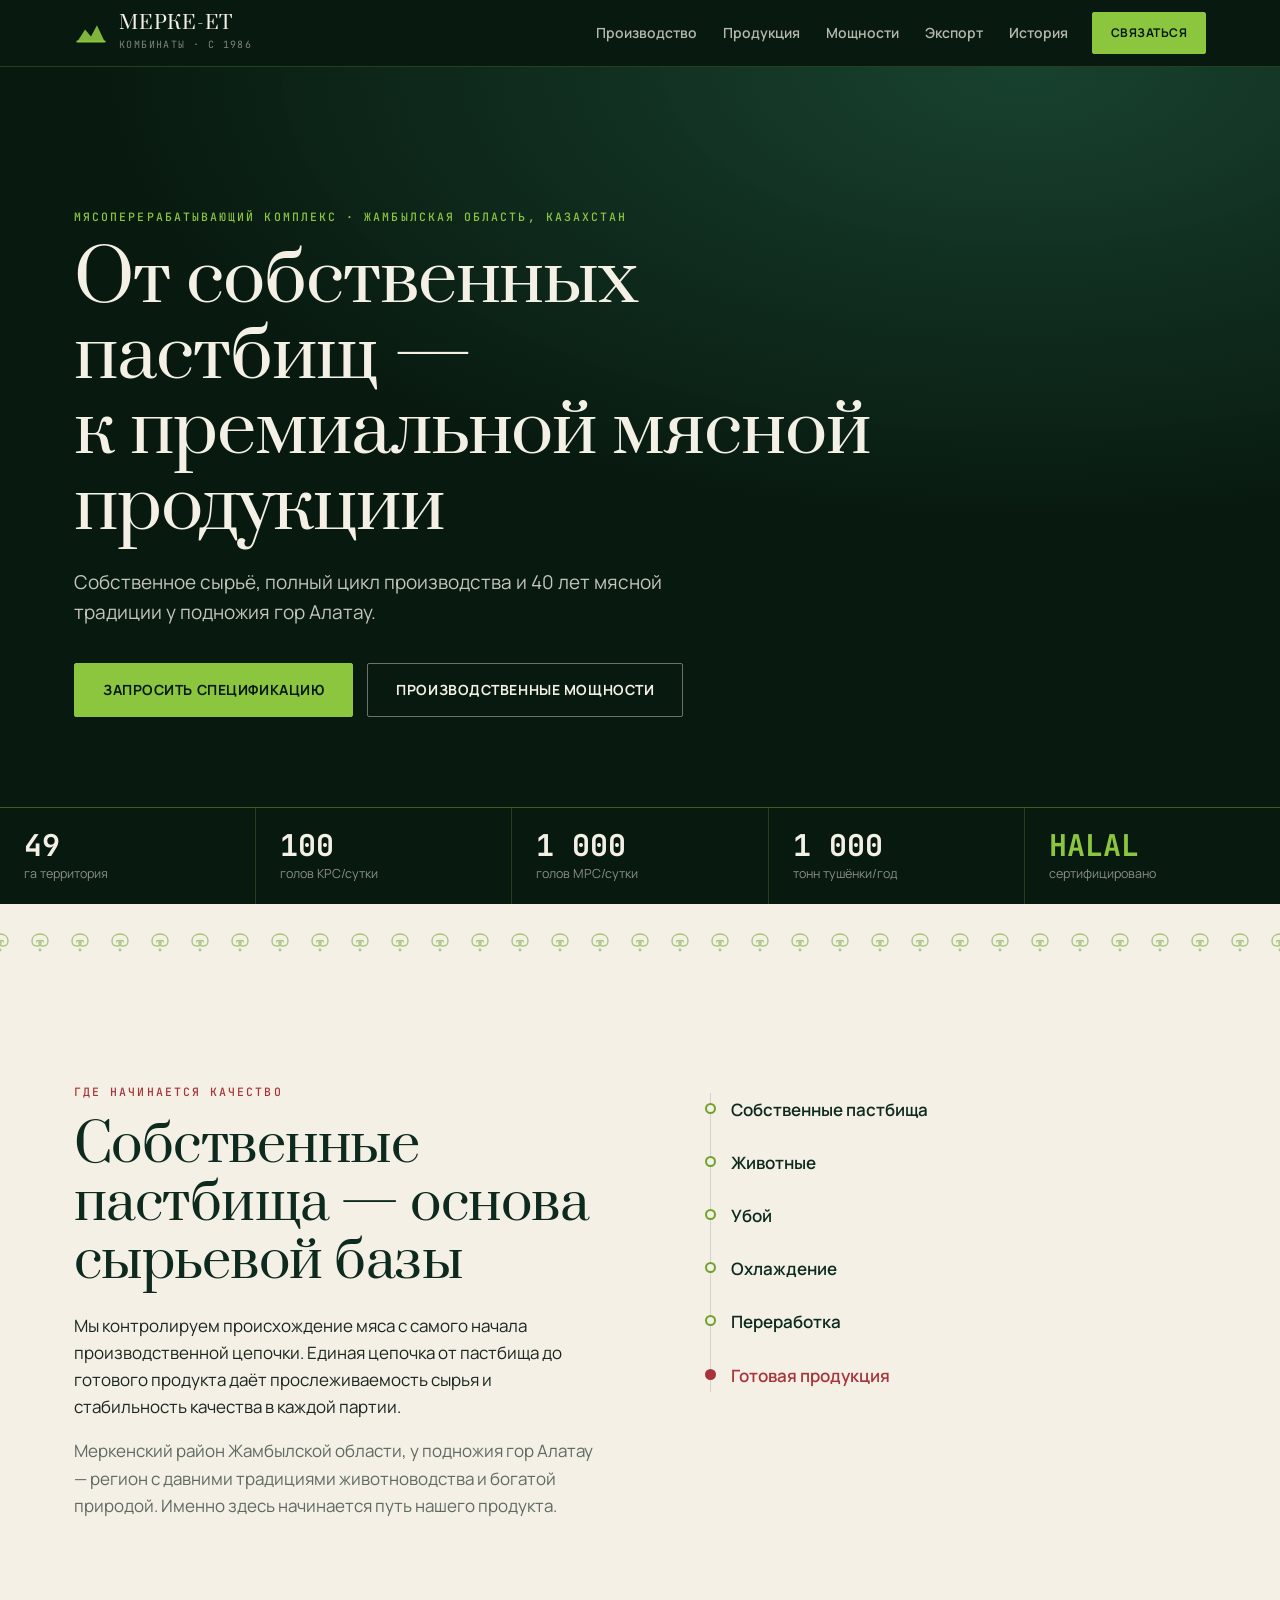
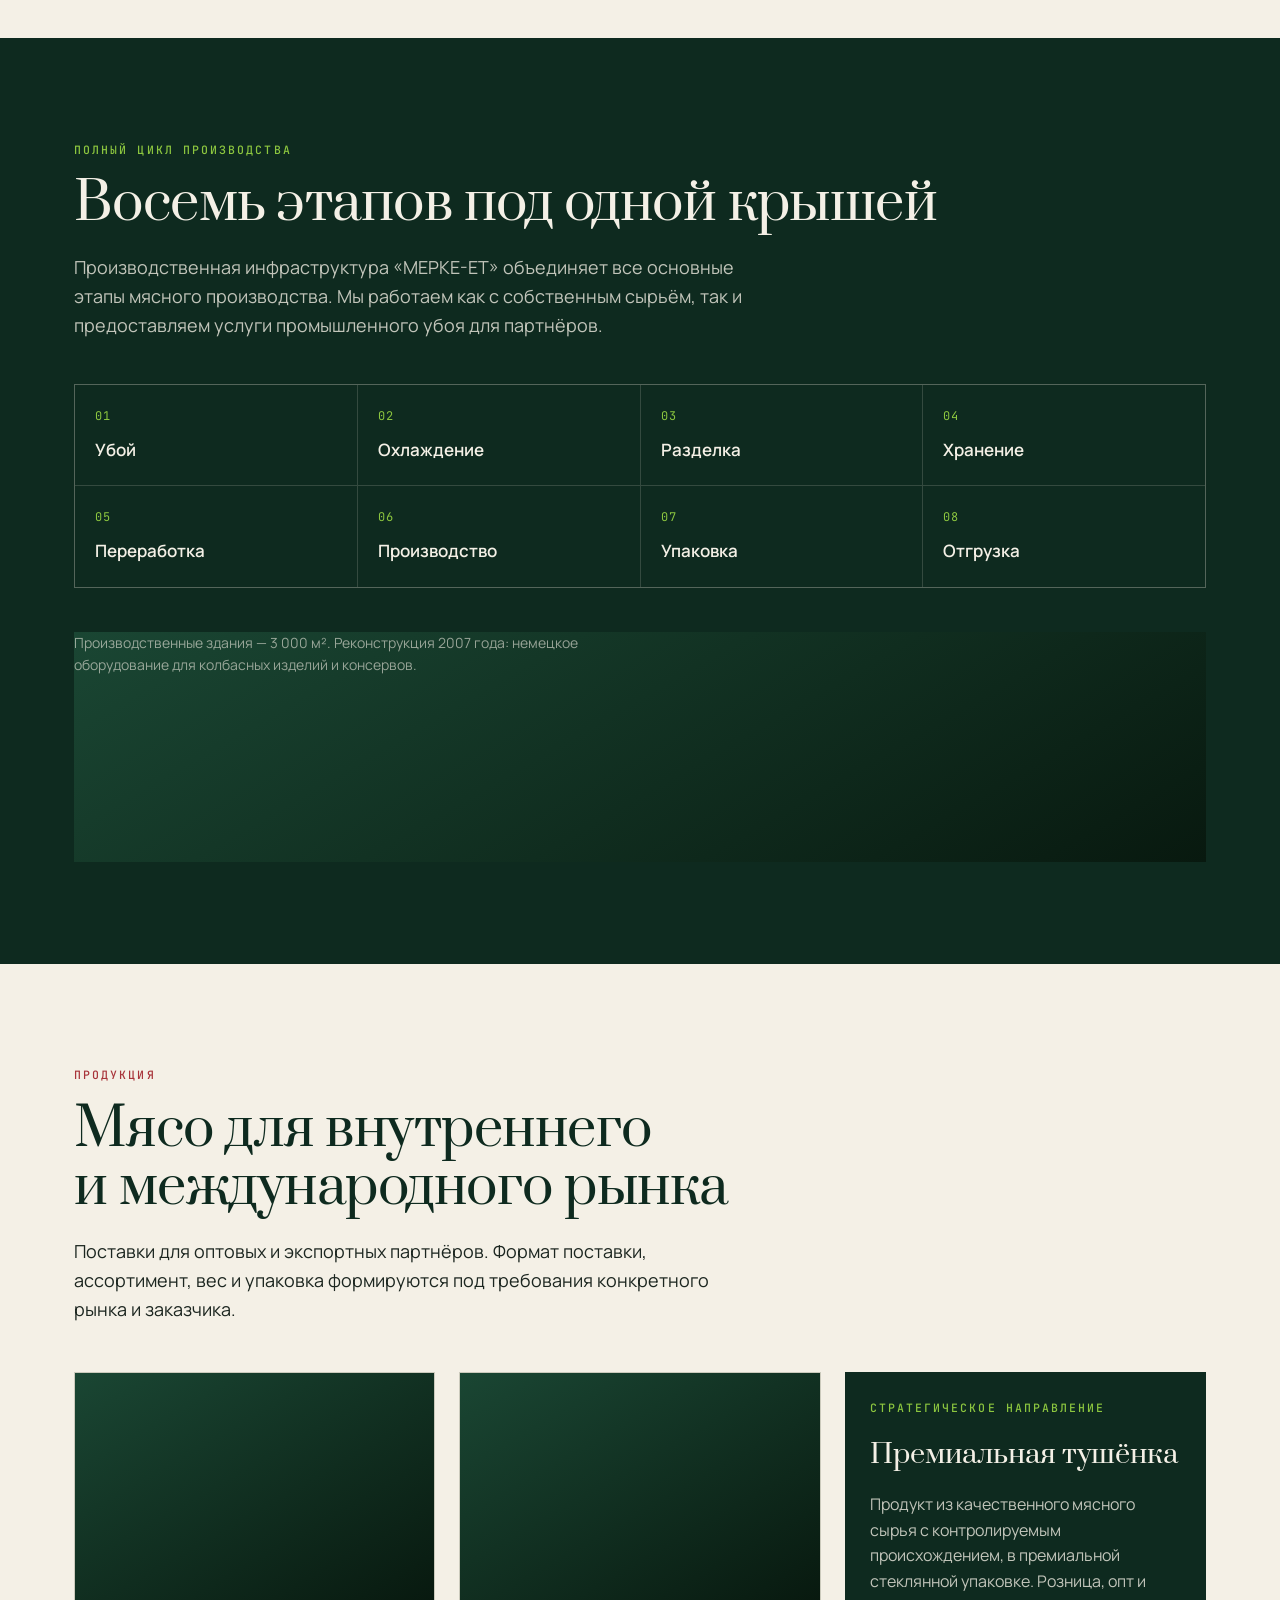
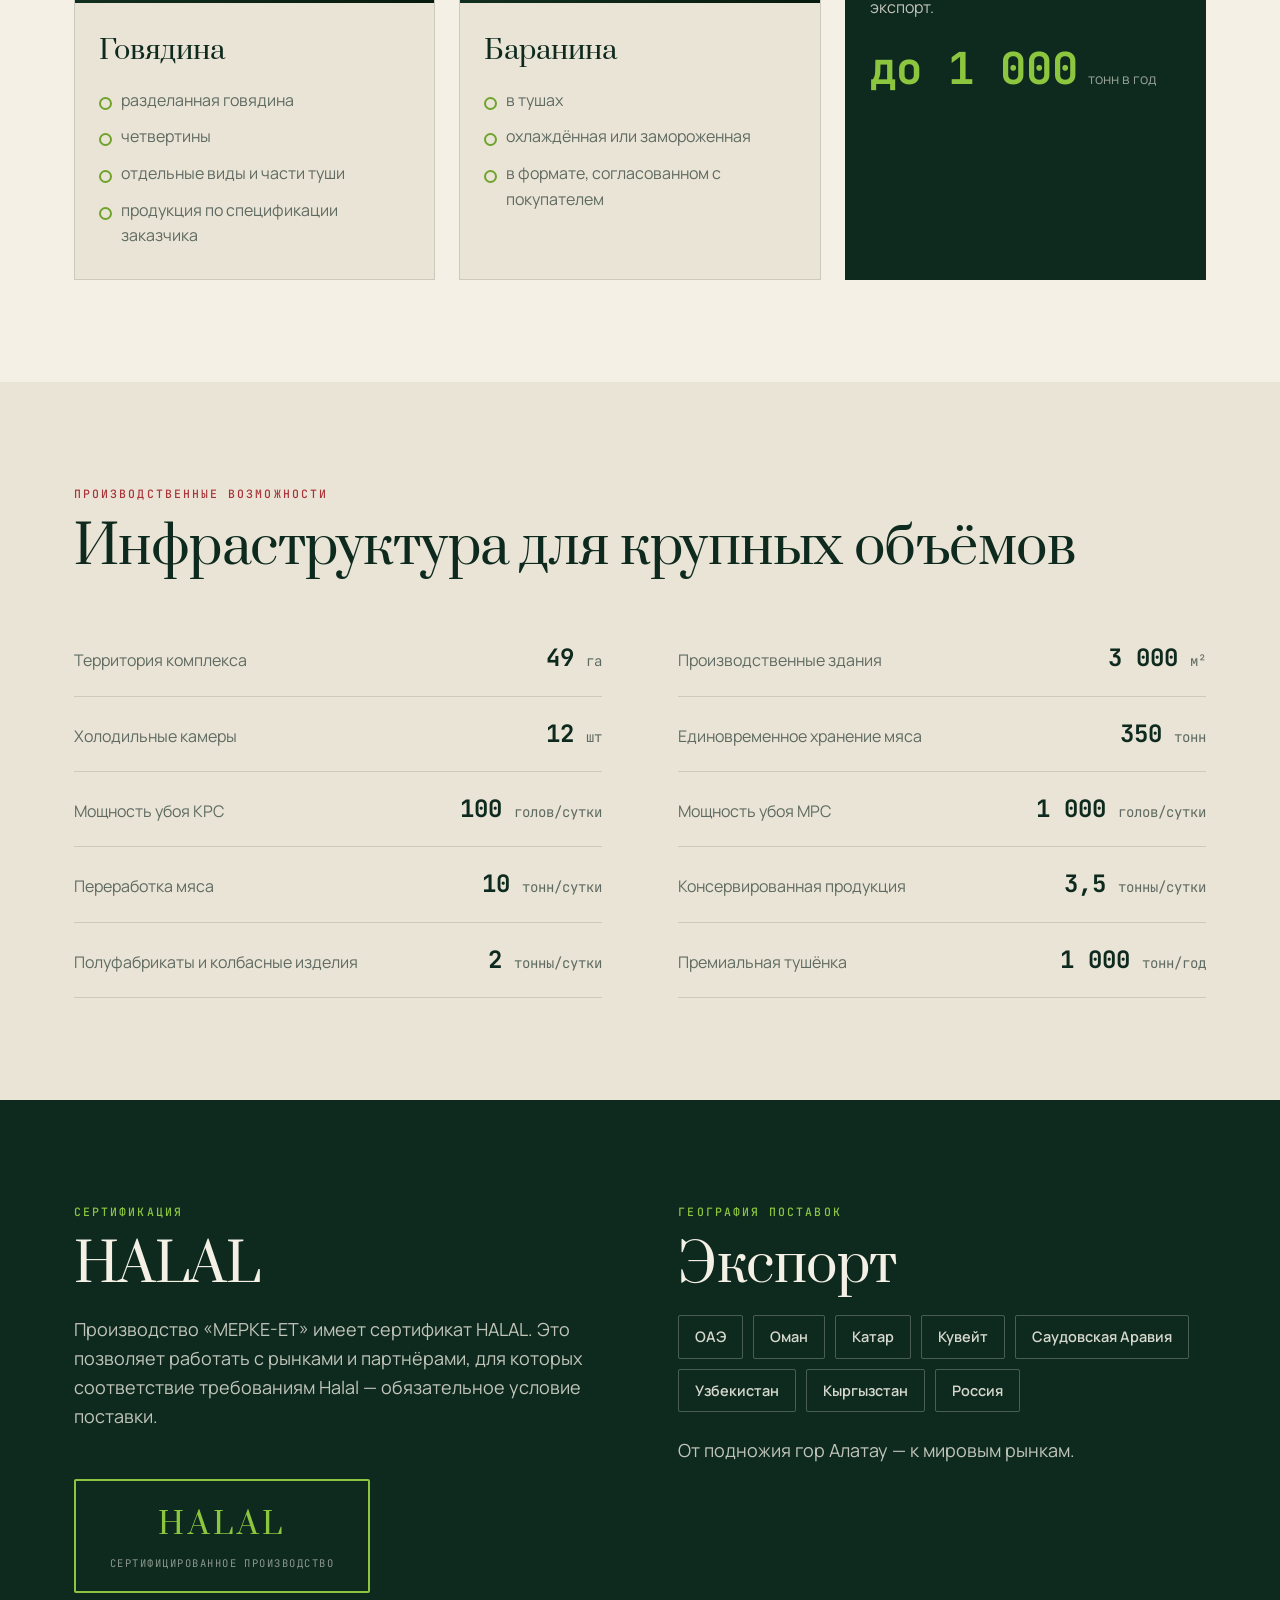
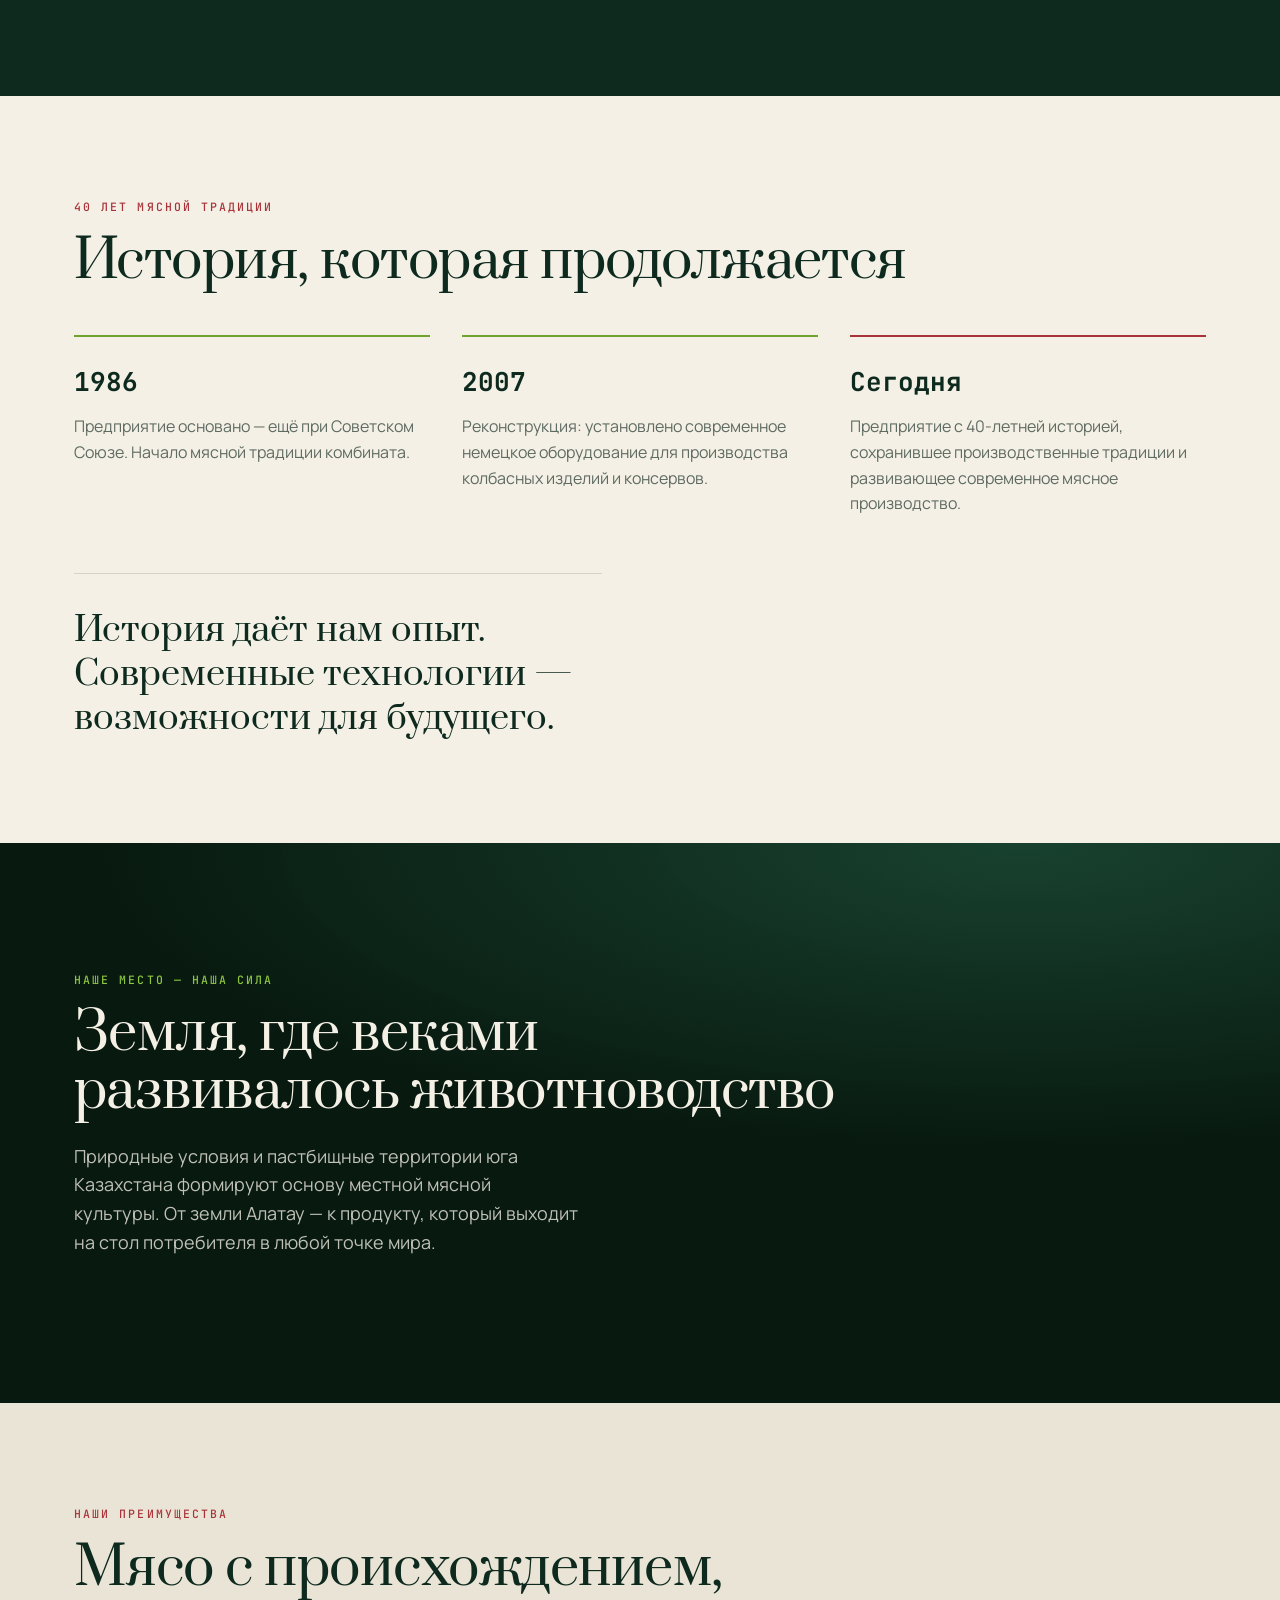
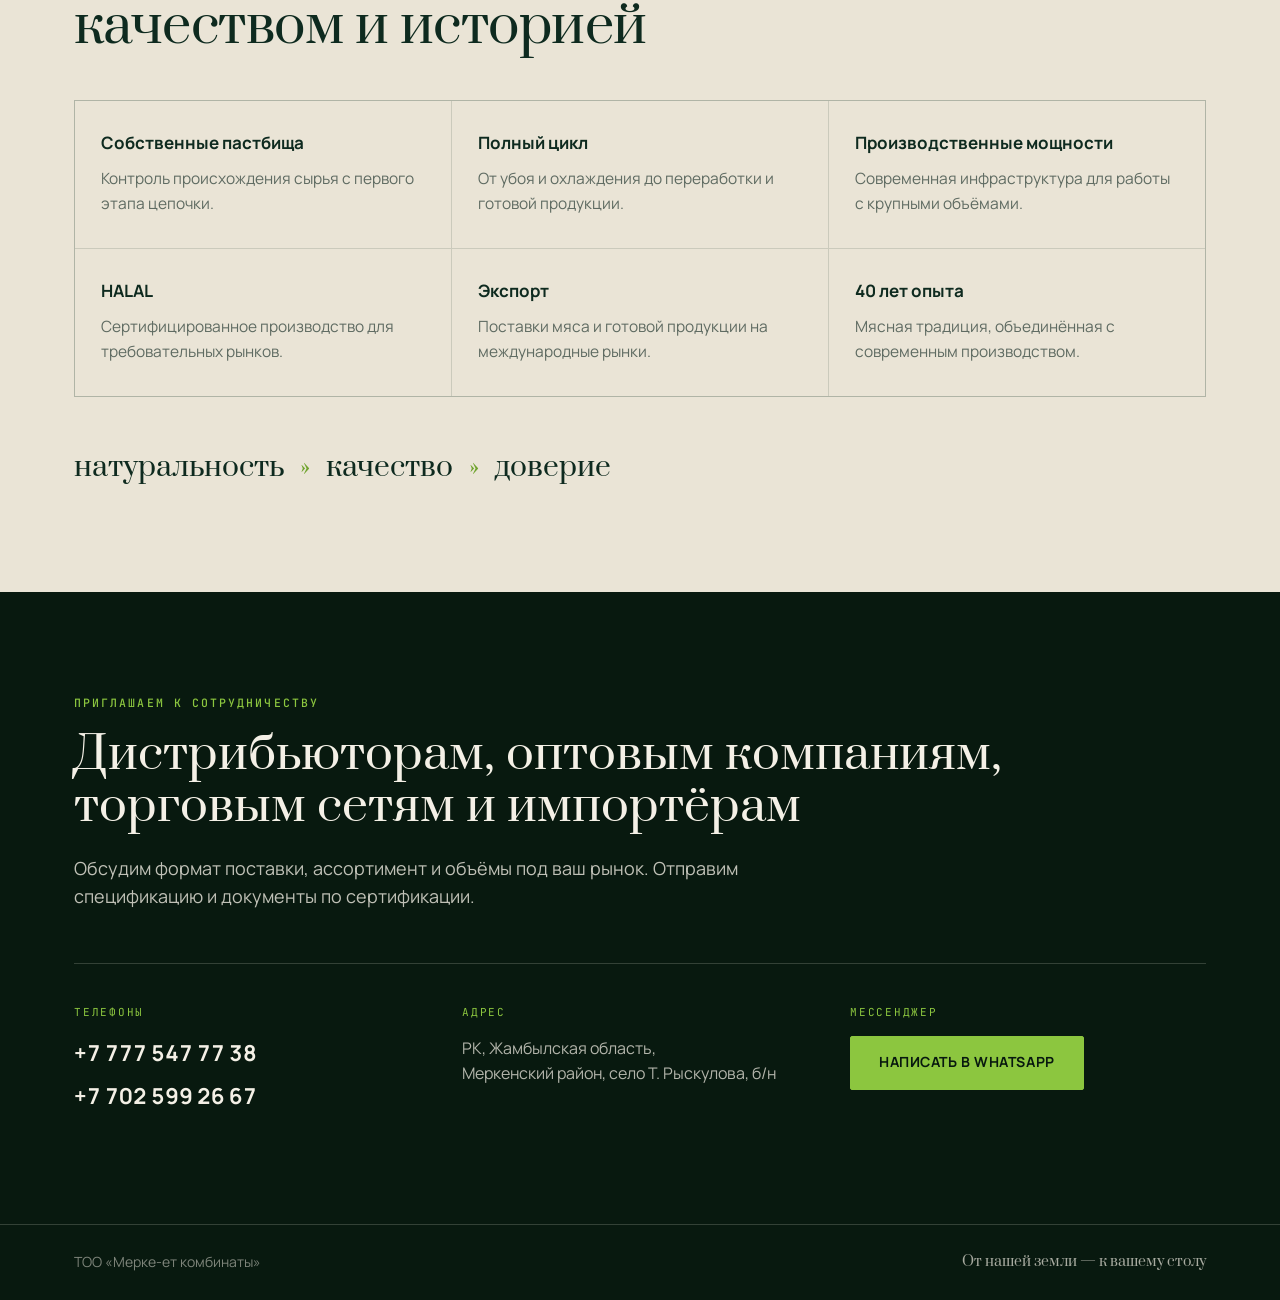
==== commit 92dbc6fa: "Не ломать макет, если изображение не загрузилось Кадр, который не загрузился, скрывается, и под ним " ====
--- a/index.html
+++ b/index.html
@@ -318,5 +318,14 @@
   </div>
 </footer>
 
+<script>
+// Если кадр не загрузился (нет сети, блокировка хоста) — прячем его,
+// под ним остаётся фирменный зелёный градиент, а не «битая» иконка.
+document.querySelectorAll('img').forEach(function (img) {
+  img.addEventListener('error', function () { img.classList.add('is-missing'); });
+  if (img.complete && img.naturalWidth === 0) { img.classList.add('is-missing'); }
+});
+</script>
+
 </body>
 </html>
--- a/assets/css/style.css
+++ b/assets/css/style.css
@@ -356,6 +356,17 @@
 .card__media,
 .shot{ background:linear-gradient(150deg, var(--green) 0%, var(--ink-deep) 100%); }
 
+/* Изображение, которое не загрузилось, убирается — остаётся фирменный фон */
+img.is-missing{ display:none; }
+.hero:has(.hero__bg.is-missing) .hero__veil,
+.place:has(.place__bg.is-missing) .place__veil{
+  background:
+    radial-gradient(120% 90% at 80% 0%, rgba(26,70,51,.9) 0%, rgba(8,25,15,1) 62%),
+    linear-gradient(180deg, rgba(8,25,15,.6) 0%, rgba(8,25,15,1) 100%);
+}
+.card__media:has(img.is-missing),
+.shot:has(img.is-missing){ min-height:230px; }
+
 .shot{ margin:44px 0 0; }
 .shot img{
   width:100%;
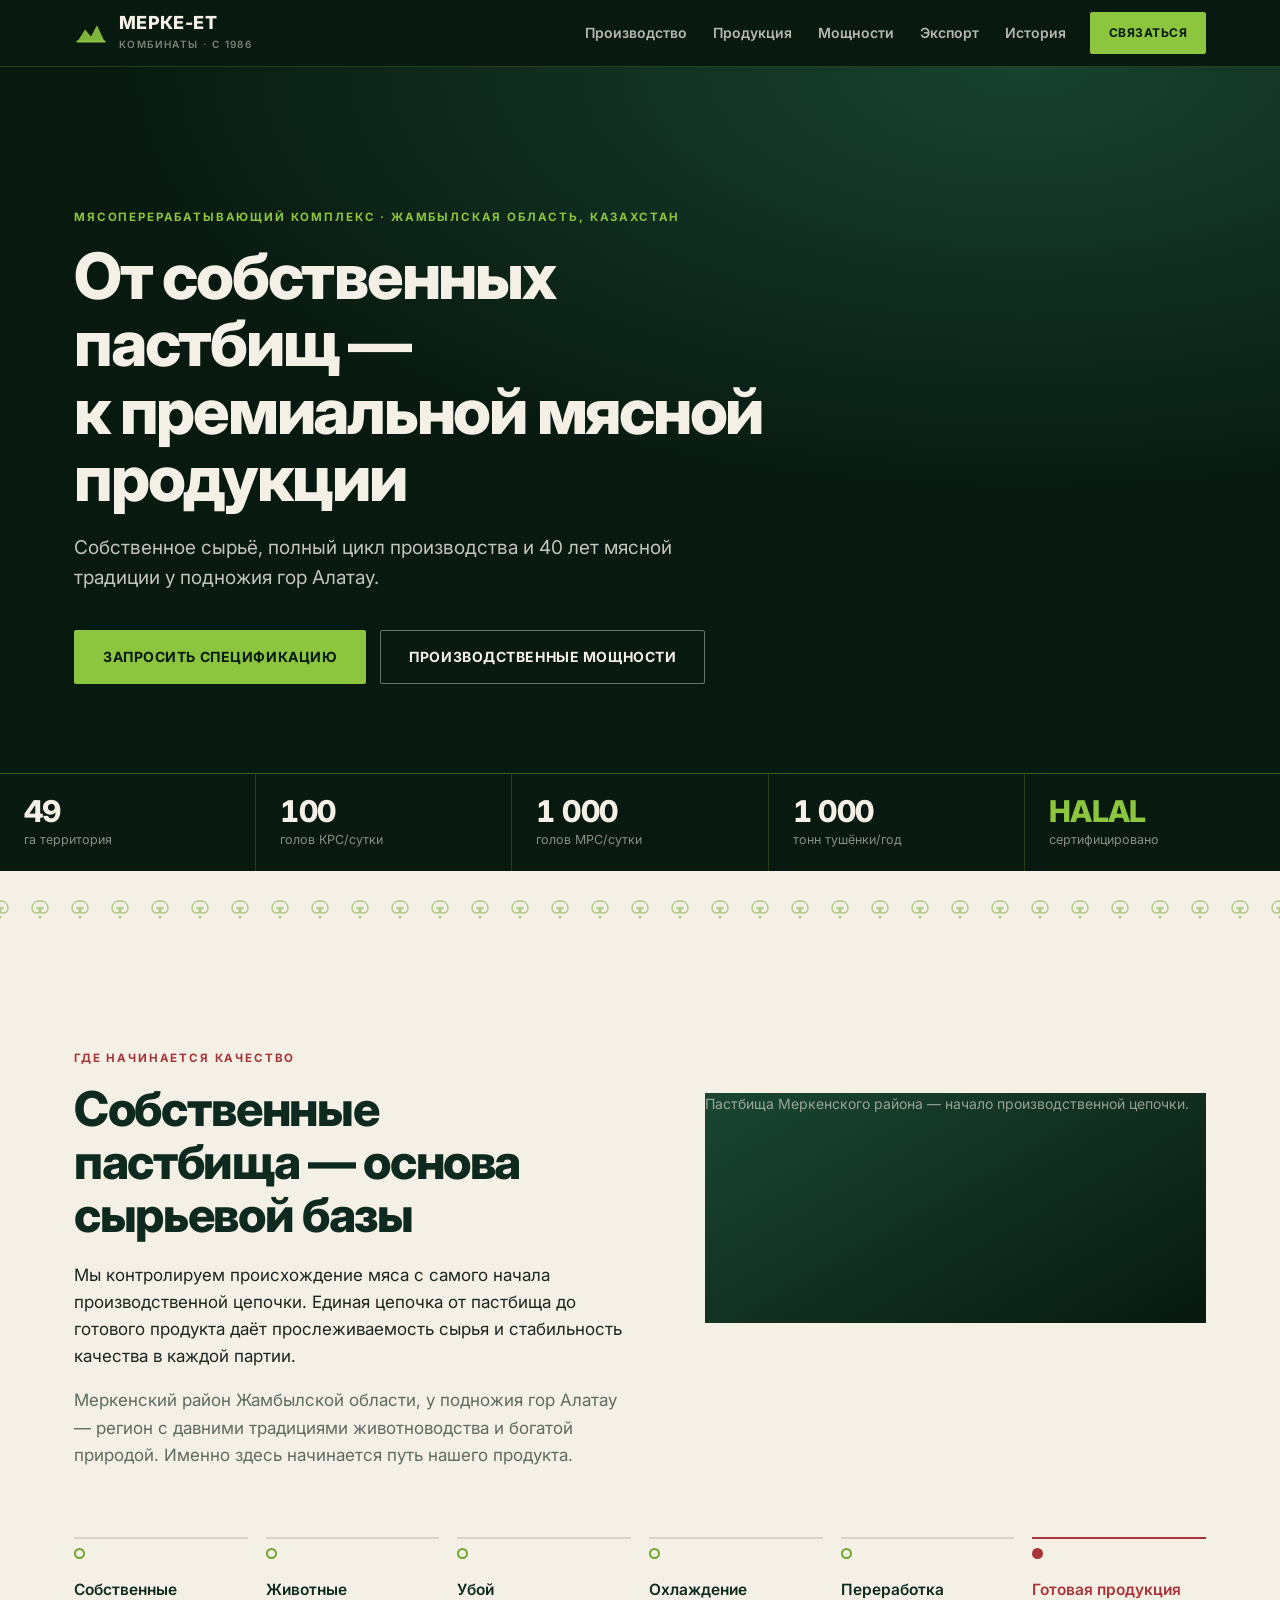
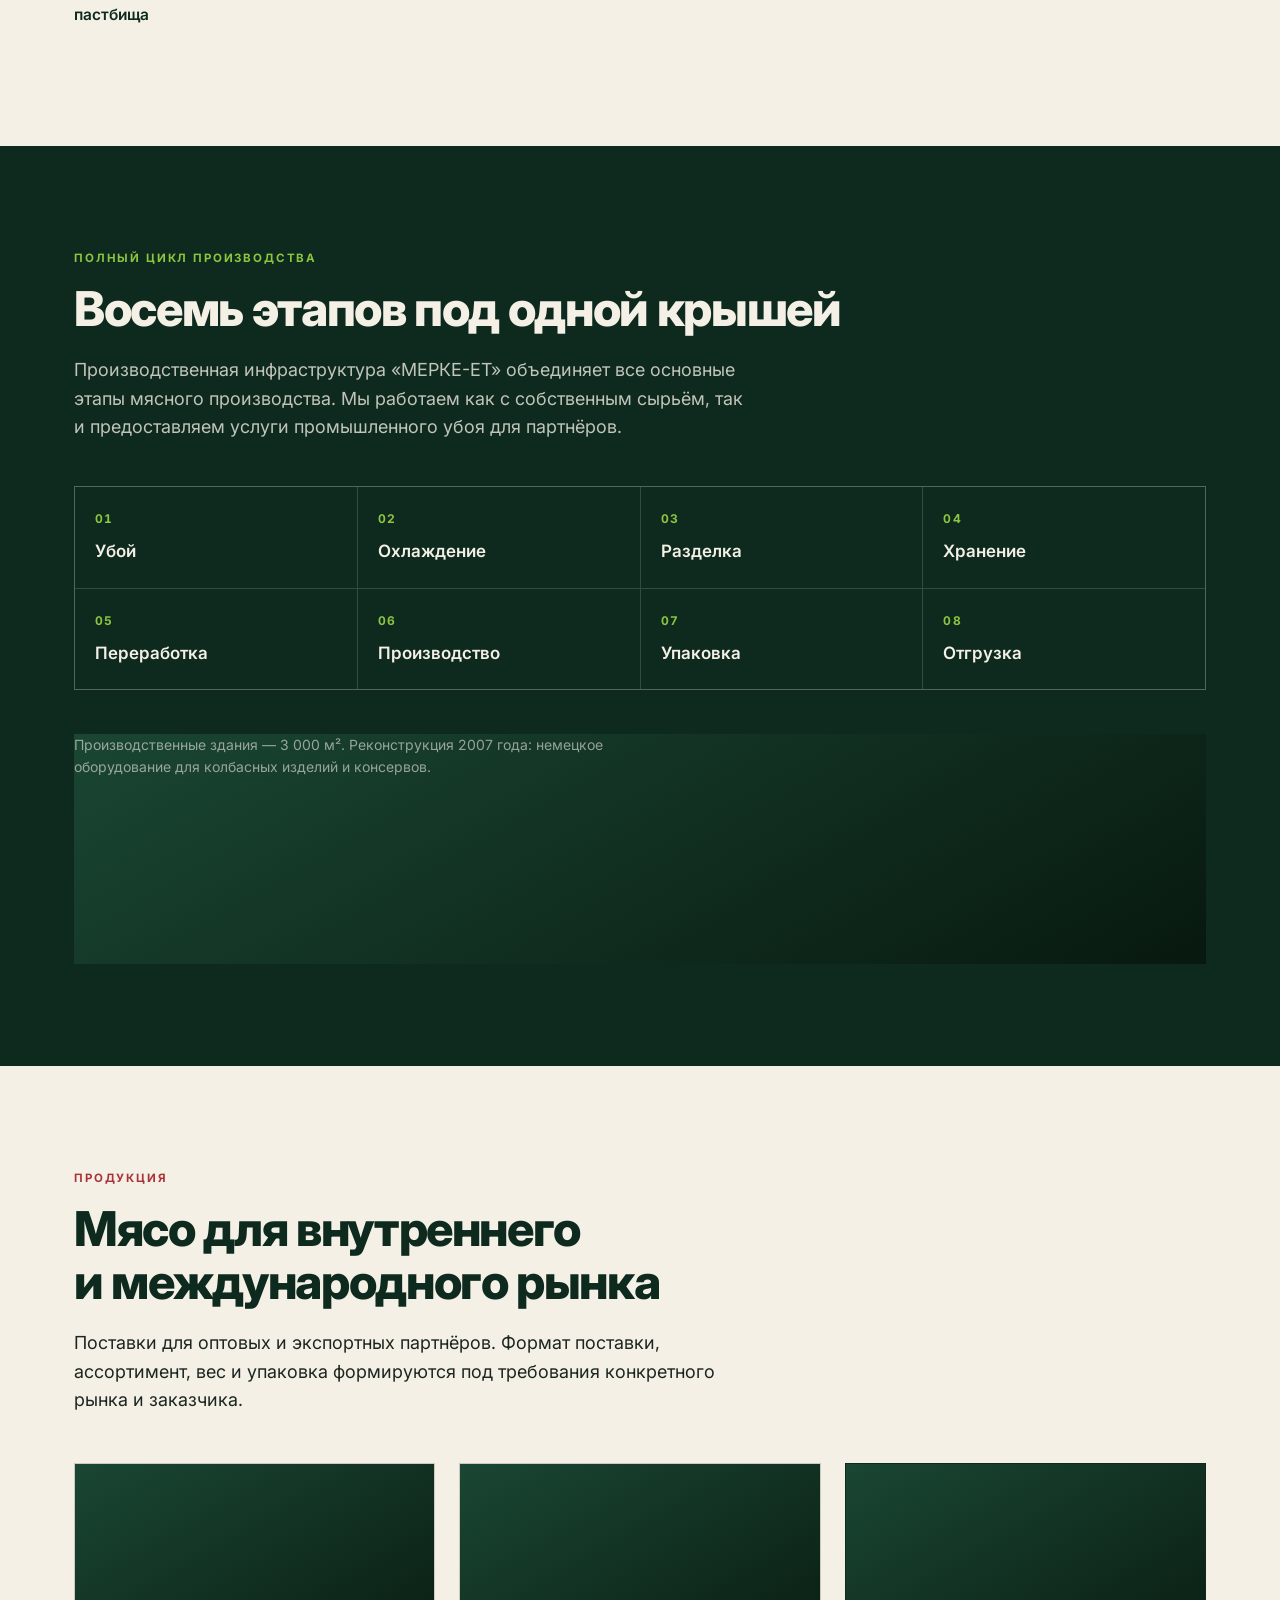
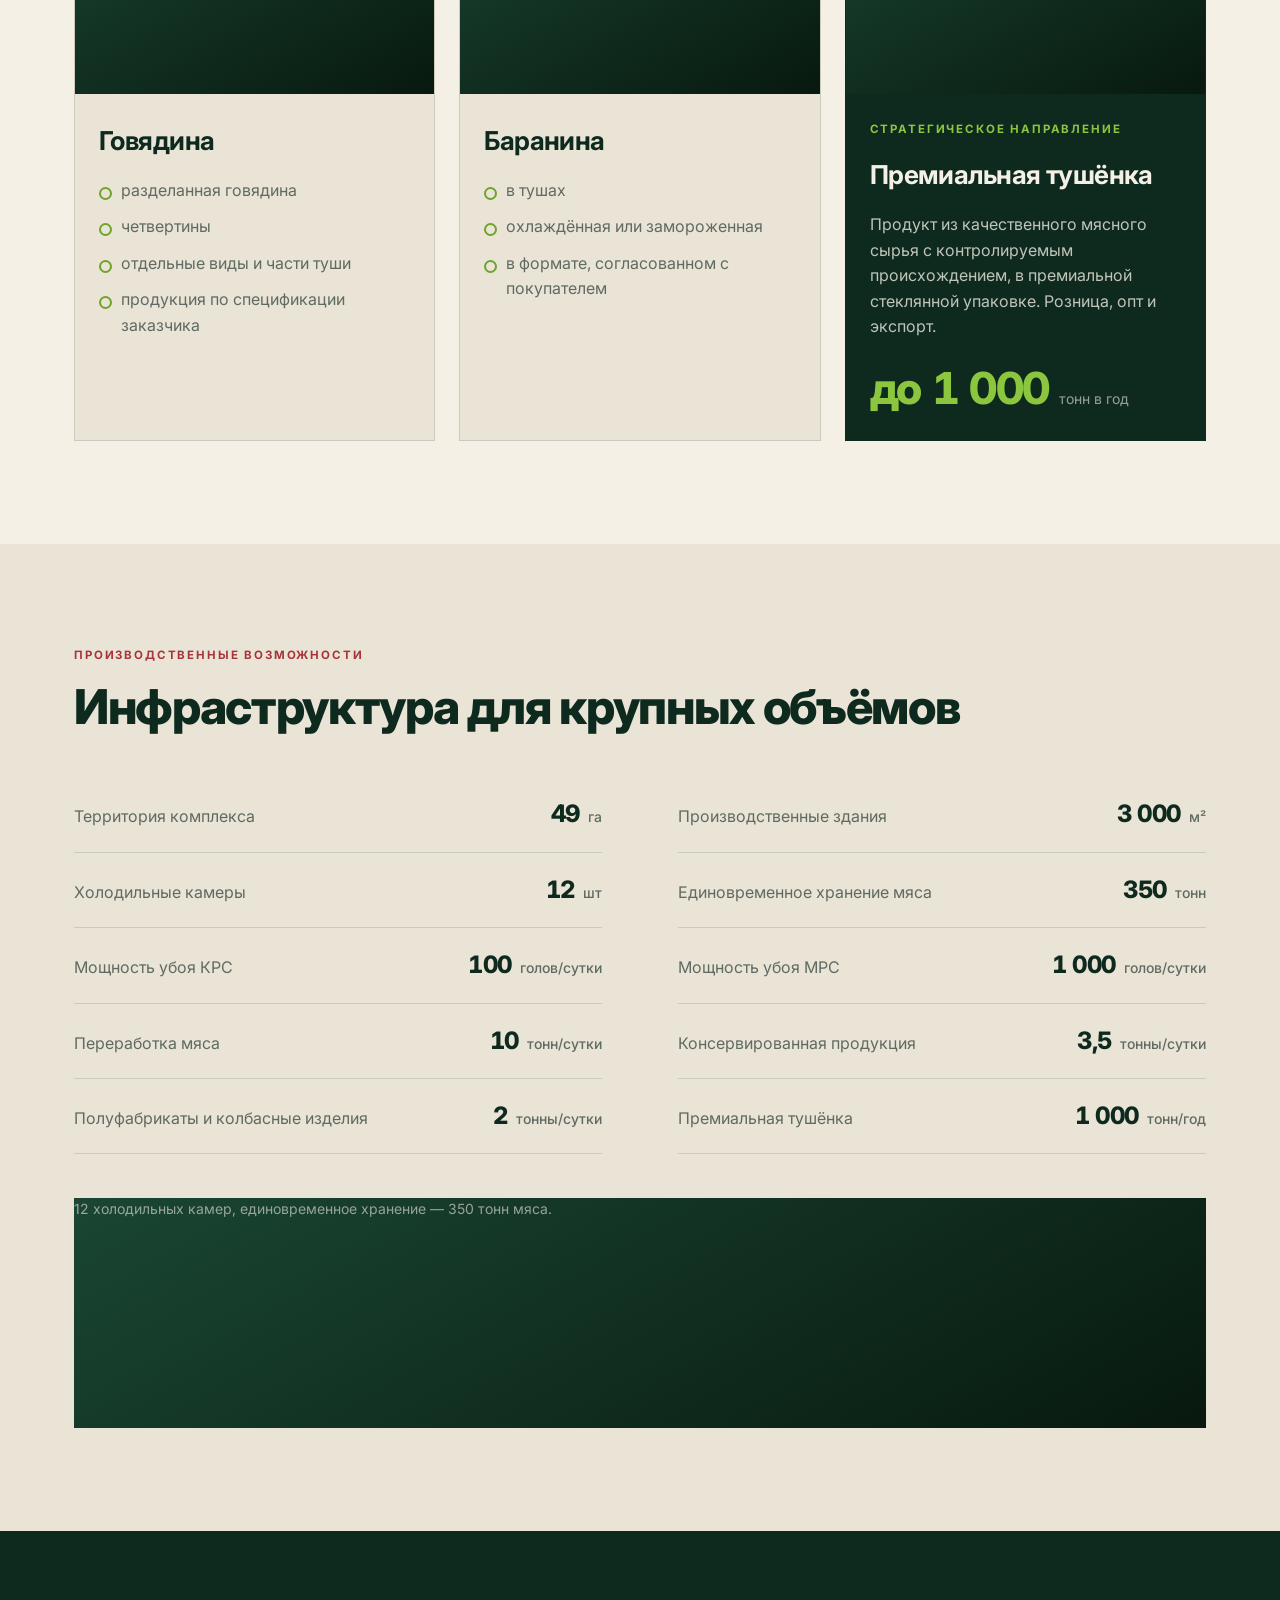
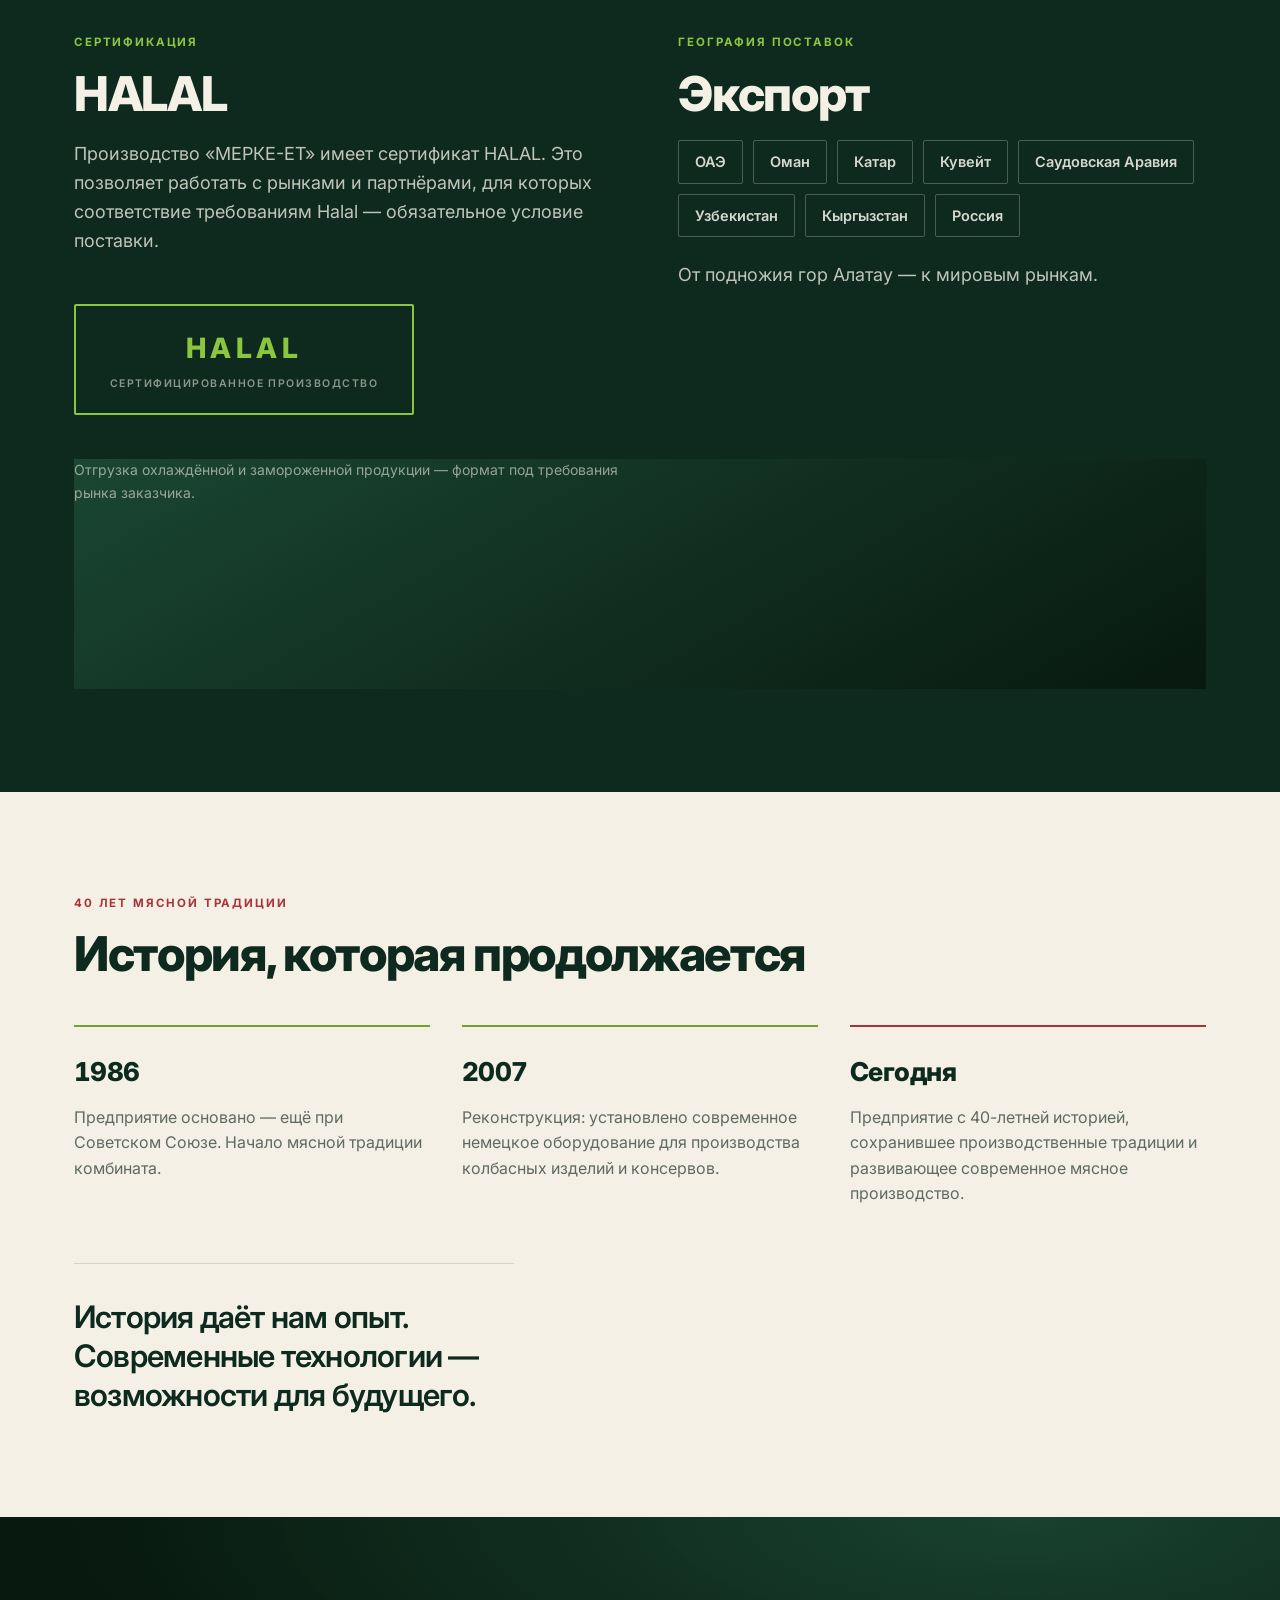
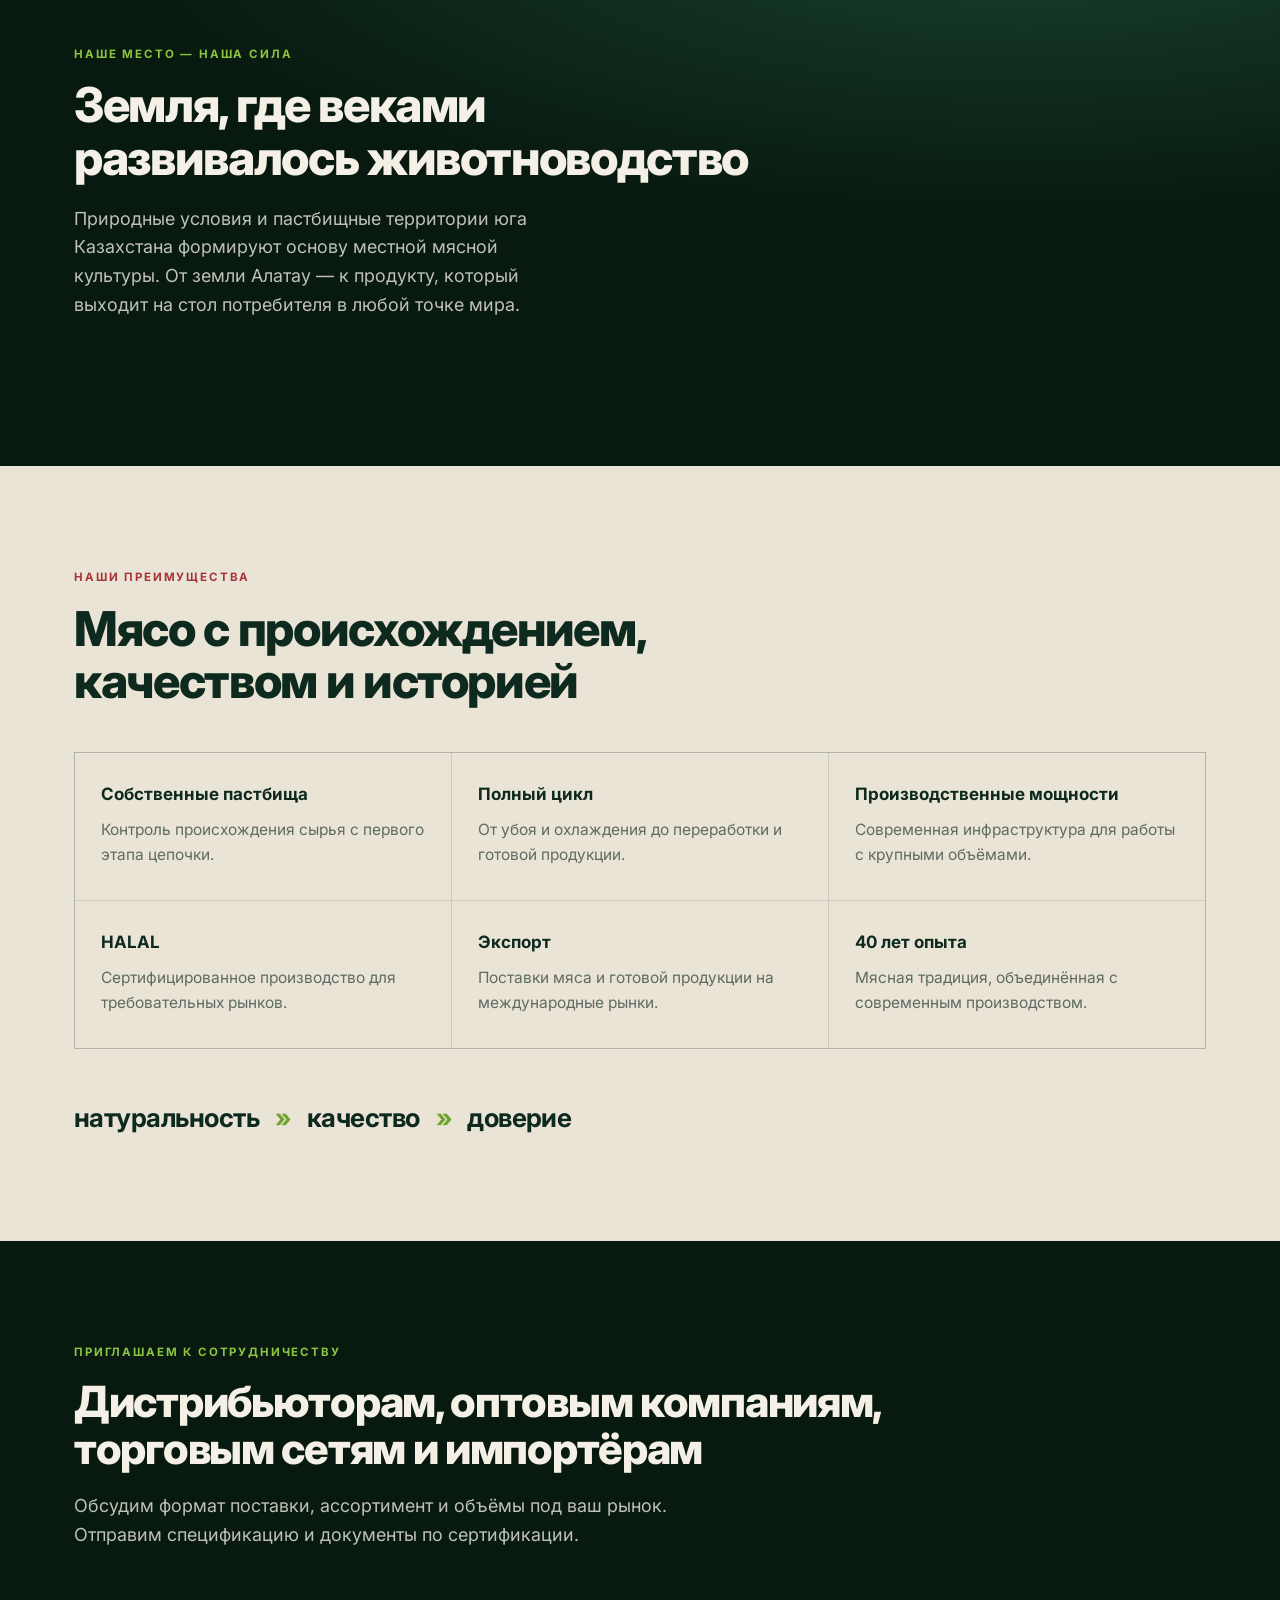
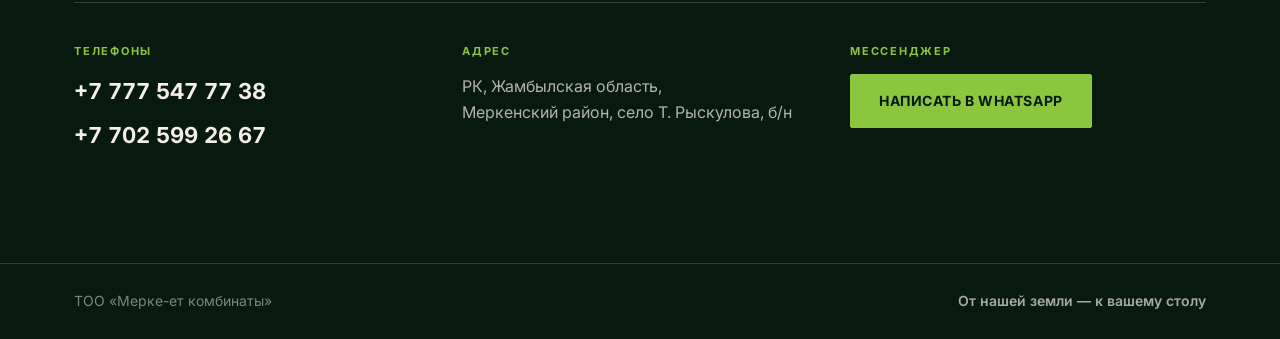
==== commit 5a59b217: "Перевести типографику на Inter и добавить фотографии Один шрифт Inter во всей странице: иерархия дер" ====
--- a/index.html
+++ b/index.html
@@ -7,7 +7,7 @@
 <meta name="description" content="Мясоперерабатывающий комплекс «МЕРКЕ-ЕТ»: собственные пастбища, полный цикл производства, HALAL, экспорт. Жамбылская область, Казахстан."/>
 <link rel="preconnect" href="https://fonts.googleapis.com"/>
 <link rel="preconnect" href="https://fonts.gstatic.com" crossorigin/>
-<link rel="stylesheet" href="https://fonts.googleapis.com/css2?family=Prata&family=Manrope:wght@400;500;600;700;800&family=JetBrains+Mono:wght@400;500;700&display=swap"/>
+<link rel="stylesheet" href="https://fonts.googleapis.com/css2?family=Inter:wght@400;500;600;700;800;900&display=swap"/>
 <link rel="stylesheet" href="assets/css/style.css"/>
 </head>
 <body>
@@ -85,7 +85,16 @@
       </p>
     </div>
 
-    <ol class="chain" aria-label="Производственная цепочка">
+    <div class="col-media">
+      <figure class="shot shot--light shot--tall">
+        <img src="https://d8j0ntlcm91z4.cloudfront.net/user_3GgOb7H5Ya6g4zWZlPpHYFr1Hrs/hf_20260915_012247_166c8569-449a-4702-9c01-9cc2a88f5446.png" alt="Скот на высокогорном пастбище"/>
+        <figcaption>Пастбища Меркенского района — начало производственной цепочки.</figcaption>
+      </figure>
+    </div>
+  </div>
+
+  <div class="wrap chain-wrap">
+    <ol class="chain chain--row" aria-label="Производственная цепочка">
       <li><span class="chain__dot"></span>Собственные пастбища</li>
       <li><span class="chain__dot"></span>Животные</li>
       <li><span class="chain__dot"></span>Убой</li>
@@ -162,6 +171,7 @@
       </article>
 
       <article class="card card--feature">
+        <div class="card__media"><img src="https://d8j0ntlcm91z4.cloudfront.net/user_3GgOb7H5Ya6g4zWZlPpHYFr1Hrs/hf_20260915_012248_748d4996-2e81-47ed-ace8-91925933ea40.png" alt="Премиальная тушёнка в стеклянной банке"/></div>
         <div class="card__body">
           <p class="eyebrow eyebrow--light">Стратегическое направление</p>
           <h3 class="card__title card__title--light">Премиальная тушёнка</h3>
@@ -175,6 +185,11 @@
     </div>
   </div>
 </section>
+
+<!-- ─────────── Полоса-панорама ─────────── -->
+<div class="band">
+  <img src="https://d8j0ntlcm91z4.cloudfront.net/user_3GgOb7H5Ya6g4zWZlPpHYFr1Hrs/hf_20260915_012247_eac62f2f-cb95-400a-b49b-324b65230236.png" alt="Предгорья Алатау на рассвете"/>
+</div>
 
 <!-- ─────────── Мощности ─────────── -->
 <section class="section section--paper" id="capacity">
@@ -194,6 +209,11 @@
       <div><dt>Полуфабрикаты и колбасные изделия</dt><dd><b>2</b> тонны/сутки</dd></div>
       <div><dt>Премиальная тушёнка</dt><dd><b>1 000</b> тонн/год</dd></div>
     </dl>
+
+    <figure class="shot shot--light">
+      <img src="https://d8j0ntlcm91z4.cloudfront.net/user_3GgOb7H5Ya6g4zWZlPpHYFr1Hrs/hf_20260915_012247_ea2a856b-7acb-4057-b97f-8ee7d2f77b8e.png" alt="Холодильная камера комплекса"/>
+      <figcaption>12 холодильных камер, единовременное хранение — 350 тонн мяса.</figcaption>
+    </figure>
   </div>
 </section>
 
@@ -219,6 +239,13 @@
       </ul>
       <p class="lead-dark">От подножия гор Алатау — к мировым рынкам.</p>
     </div>
+  </div>
+
+  <div class="wrap">
+    <figure class="shot">
+      <img src="https://d8j0ntlcm91z4.cloudfront.net/user_3GgOb7H5Ya6g4zWZlPpHYFr1Hrs/hf_20260915_012247_fd0e0558-2b5f-4620-9ba0-3b8135467abc.png" alt="Отгрузка продукции с комплекса"/>
+      <figcaption>Отгрузка охлаждённой и замороженной продукции — формат под требования рынка заказчика.</figcaption>
+    </figure>
   </div>
 </section>
 
--- a/assets/css/style.css
+++ b/assets/css/style.css
@@ -18,9 +18,9 @@
   --line:     rgba(14,42,31,.14);
   --line-light: rgba(244,240,230,.18);
 
-  --f-display: "Prata", "Times New Roman", serif;
-  --f-body:    "Manrope", -apple-system, "Segoe UI", system-ui, sans-serif;
-  --f-mono:    "JetBrains Mono", ui-monospace, "SF Mono", monospace;
+  --f-display: "Inter", -apple-system, "Segoe UI", system-ui, sans-serif;
+  --f-body:    "Inter", -apple-system, "Segoe UI", system-ui, sans-serif;
+  --f-mono:    "Inter", -apple-system, "Segoe UI", system-ui, sans-serif;
 
   --wrap: 1180px;
   --pad: 24px;
@@ -62,10 +62,10 @@
 
 .h2{
   font-family:var(--f-display);
-  font-weight:400;
-  font-size:clamp(30px, 4.2vw, 52px);
-  line-height:1.12;
-  letter-spacing:-.01em;
+  font-weight:800;
+  font-size:clamp(28px, 3.9vw, 48px);
+  line-height:1.1;
+  letter-spacing:-.028em;
   text-wrap:balance;
   margin:0 0 20px;
   color:var(--ink);
@@ -75,8 +75,8 @@
 .eyebrow{
   font-family:var(--f-mono);
   font-size:11.5px;
-  font-weight:500;
-  letter-spacing:.18em;
+  font-weight:700;
+  letter-spacing:.16em;
   text-transform:uppercase;
   color:var(--meat);
   margin:0 0 16px;
@@ -155,14 +155,16 @@
 .brand__name{
   display:block;
   font-family:var(--f-display);
-  font-size:19px;
-  letter-spacing:.04em;
+  font-size:18px;
+  font-weight:800;
+  letter-spacing:.02em;
   line-height:1;
 }
 .brand__sub{
   display:block;
   font-family:var(--f-mono);
   font-size:10px;
+  font-weight:600;
   letter-spacing:.14em;
   text-transform:uppercase;
   color:rgba(244,240,230,.5);
@@ -209,10 +211,10 @@
 }
 .hero__title{
   font-family:var(--f-display);
-  font-weight:400;
-  font-size:clamp(34px, 5.6vw, 70px);
-  line-height:1.08;
-  letter-spacing:-.015em;
+  font-weight:800;
+  font-size:clamp(33px, 5.2vw, 64px);
+  line-height:1.05;
+  letter-spacing:-.035em;
   color:var(--cream);
   margin:0 0 22px;
   max-width:17ch;
@@ -247,7 +249,8 @@
 .factbar b{
   font-family:var(--f-mono);
   font-size:clamp(20px, 2.4vw, 30px);
-  font-weight:700;
+  font-weight:800;
+  letter-spacing:-.02em;
   color:var(--cream);
   font-variant-numeric:tabular-nums;
   line-height:1;
@@ -347,7 +350,9 @@
   font-family:var(--f-mono);
   font-style:normal;
   font-size:12px;
-  letter-spacing:.1em;
+  font-weight:700;
+  letter-spacing:.12em;
+  font-variant-numeric:tabular-nums;
   color:var(--lime);
 }
 .steps b{ font-size:17px; font-weight:600; color:var(--cream); }
@@ -368,6 +373,41 @@
 .shot:has(img.is-missing){ min-height:230px; }
 
 .shot{ margin:44px 0 0; }
+.shot--light figcaption{ color:var(--muted); }
+.shot--tall img{ height:clamp(260px, 30vw, 360px); }
+
+/* Полноширинная полоса-панорама между секциями */
+.band{ background:var(--ink-deep); }
+.band img{
+  width:100%;
+  height:clamp(180px, 24vw, 340px);
+  object-fit:cover;
+}
+
+/* Цепочка производства строкой под текстом и фото */
+.chain-wrap{ margin-top:clamp(32px, 4vw, 56px); }
+.chain--row{
+  display:flex;
+  flex-wrap:wrap;
+  gap:0;
+  padding:0;
+}
+.chain--row::before{ display:none; }
+.chain--row li{
+  flex:1 1 150px;
+  padding:16px 18px 16px 0;
+  border-top:2px solid var(--line);
+  margin-right:18px;
+  font-size:15.5px;
+}
+.chain--row li:last-child{ margin-right:0; }
+.chain--row .chain__dot{
+  position:static;
+  display:block;
+  margin:0 0 12px;
+  transform:translateY(-7px);
+}
+.chain--row .is-final{ border-top-color:var(--meat); }
 .shot img{
   width:100%;
   height:clamp(240px, 38vw, 460px);
@@ -402,8 +442,9 @@
 .card__body{ padding:26px 24px 30px; }
 .card__title{
   font-family:var(--f-display);
-  font-weight:400;
-  font-size:27px;
+  font-weight:700;
+  font-size:26px;
+  letter-spacing:-.022em;
   margin:0 0 16px;
   color:var(--ink);
 }
@@ -438,7 +479,8 @@
 .bignum b{
   font-family:var(--f-mono);
   font-size:44px;
-  font-weight:700;
+  font-weight:800;
+  letter-spacing:-.03em;
   color:var(--lime);
   font-variant-numeric:tabular-nums;
   line-height:1;
@@ -466,13 +508,15 @@
   margin:0;
   font-family:var(--f-mono);
   font-size:14px;
+  font-weight:500;
   color:var(--muted);
   white-space:nowrap;
   font-variant-numeric:tabular-nums;
 }
 .specs dd b{
   font-size:24px;
-  font-weight:700;
+  font-weight:800;
+  letter-spacing:-.02em;
   color:var(--ink);
   margin-right:4px;
 }
@@ -489,13 +533,15 @@
   border:2px solid var(--lime);
   border-radius:2px;
   font-family:var(--f-display);
-  font-size:30px;
-  letter-spacing:.12em;
+  font-size:28px;
+  font-weight:800;
+  letter-spacing:.16em;
   color:var(--lime);
 }
 .stamp small{
   font-family:var(--f-mono);
   font-size:10.5px;
+  font-weight:600;
   letter-spacing:.14em;
   text-transform:uppercase;
   color:rgba(244,240,230,.55);
@@ -537,7 +583,8 @@
   display:block;
   font-family:var(--f-mono);
   font-size:26px;
-  font-weight:700;
+  font-weight:800;
+  letter-spacing:-.02em;
   color:var(--ink);
   margin-bottom:12px;
   font-variant-numeric:tabular-nums;
@@ -549,8 +596,10 @@
   padding:34px 0 0;
   border-top:1px solid var(--line);
   font-family:var(--f-display);
-  font-size:clamp(22px, 3vw, 34px);
-  line-height:1.3;
+  font-size:clamp(21px, 2.8vw, 31px);
+  font-weight:600;
+  letter-spacing:-.025em;
+  line-height:1.25;
   color:var(--ink);
   max-width:22ch;
 }
@@ -608,7 +657,10 @@
   align-items:center;
   gap:16px;
   font-family:var(--f-display);
-  font-size:clamp(18px, 2.4vw, 28px);
+  font-size:clamp(17px, 2.2vw, 26px);
+  font-weight:700;
+  letter-spacing:-.02em;
+  text-transform:lowercase;
   color:var(--ink);
 }
 .values i{ font-style:normal; color:var(--lime-dim); }
@@ -622,9 +674,10 @@
 }
 .cta__title{
   font-family:var(--f-display);
-  font-weight:400;
-  font-size:clamp(28px, 3.8vw, 46px);
-  line-height:1.14;
+  font-weight:800;
+  font-size:clamp(27px, 3.5vw, 43px);
+  letter-spacing:-.03em;
+  line-height:1.1;
   margin:0 0 20px;
   color:var(--cream);
   text-wrap:balance;
@@ -642,6 +695,7 @@
   display:block;
   font-family:var(--f-mono);
   font-size:11px;
+  font-weight:700;
   letter-spacing:.16em;
   text-transform:uppercase;
   color:var(--lime);
@@ -669,7 +723,7 @@
   font-size:14px;
 }
 .footer__inner{ display:flex; flex-wrap:wrap; gap:12px; justify-content:space-between; }
-.footer__slogan{ font-family:var(--f-display); color:rgba(244,240,230,.68); }
+.footer__slogan{ font-family:var(--f-display); font-weight:600; color:rgba(244,240,230,.68); }
 
 /* ── Адаптив ───────────────────────────────────────────────── */
 
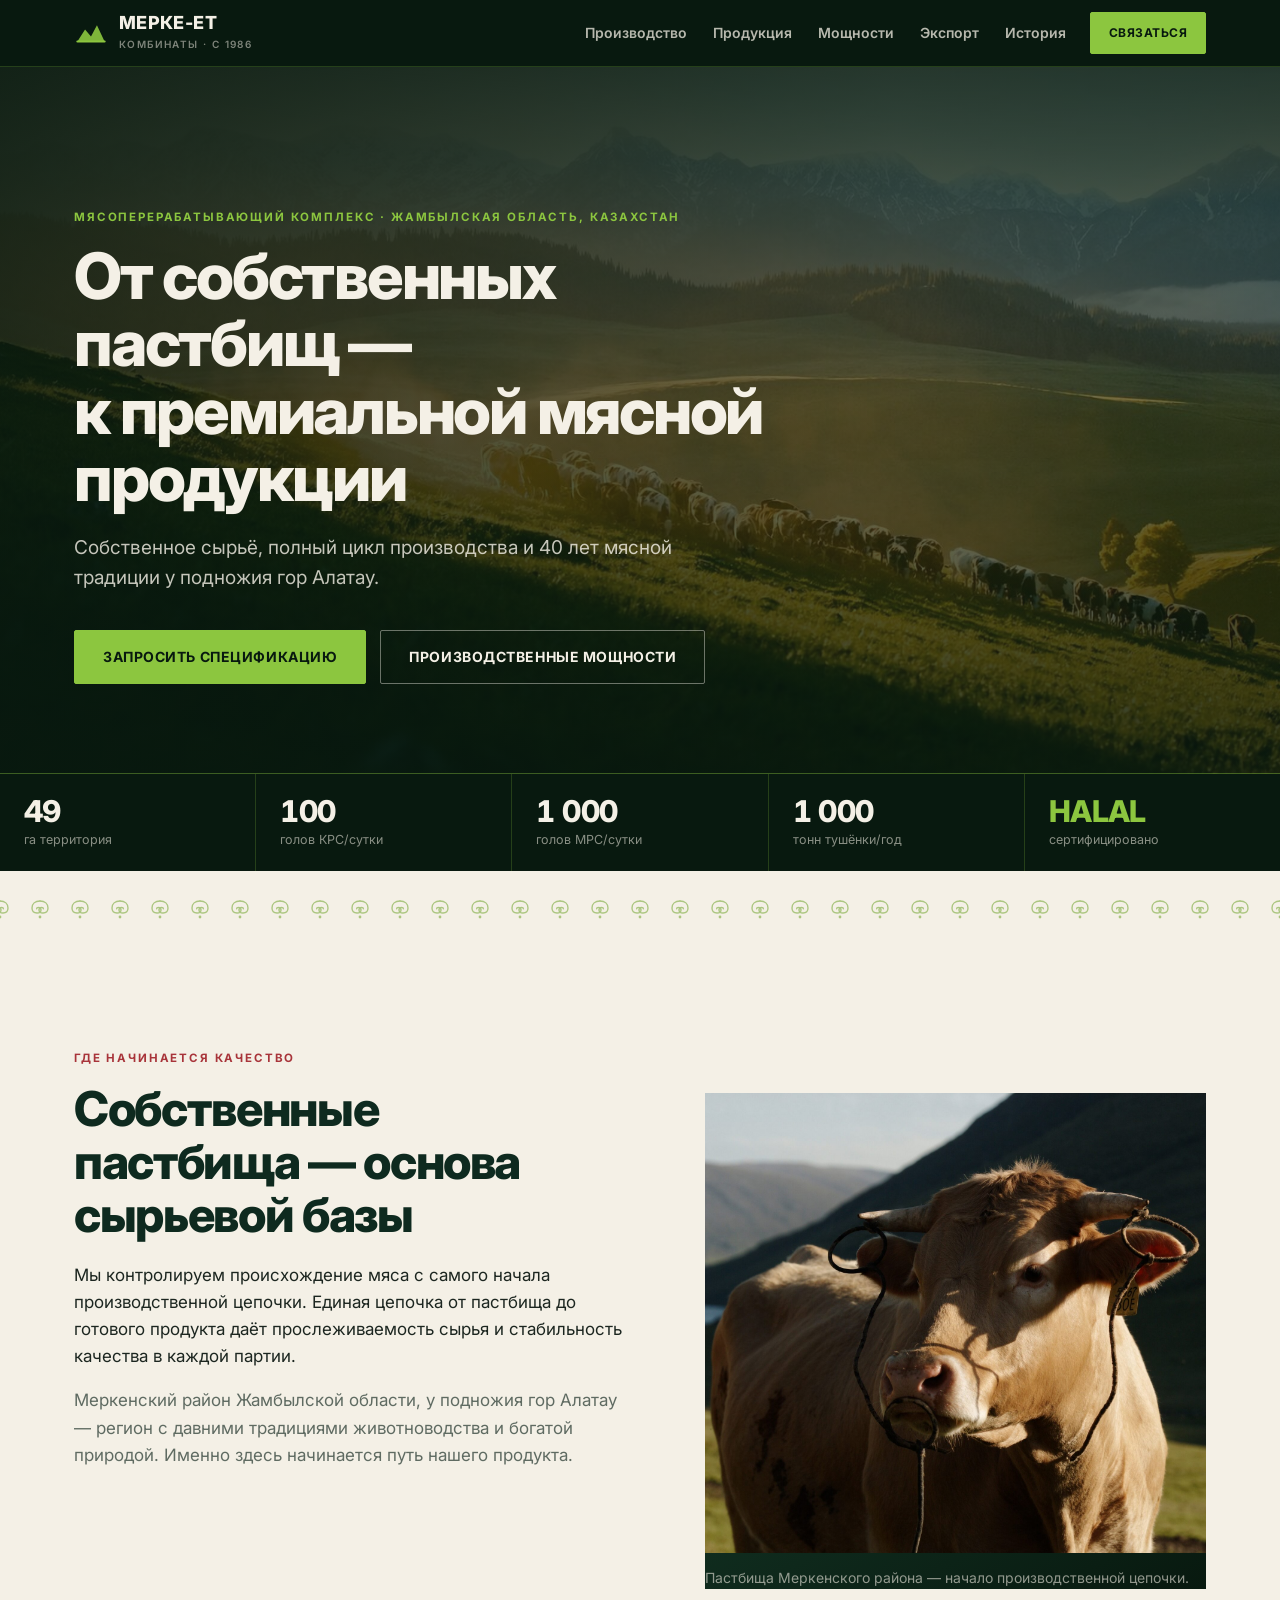
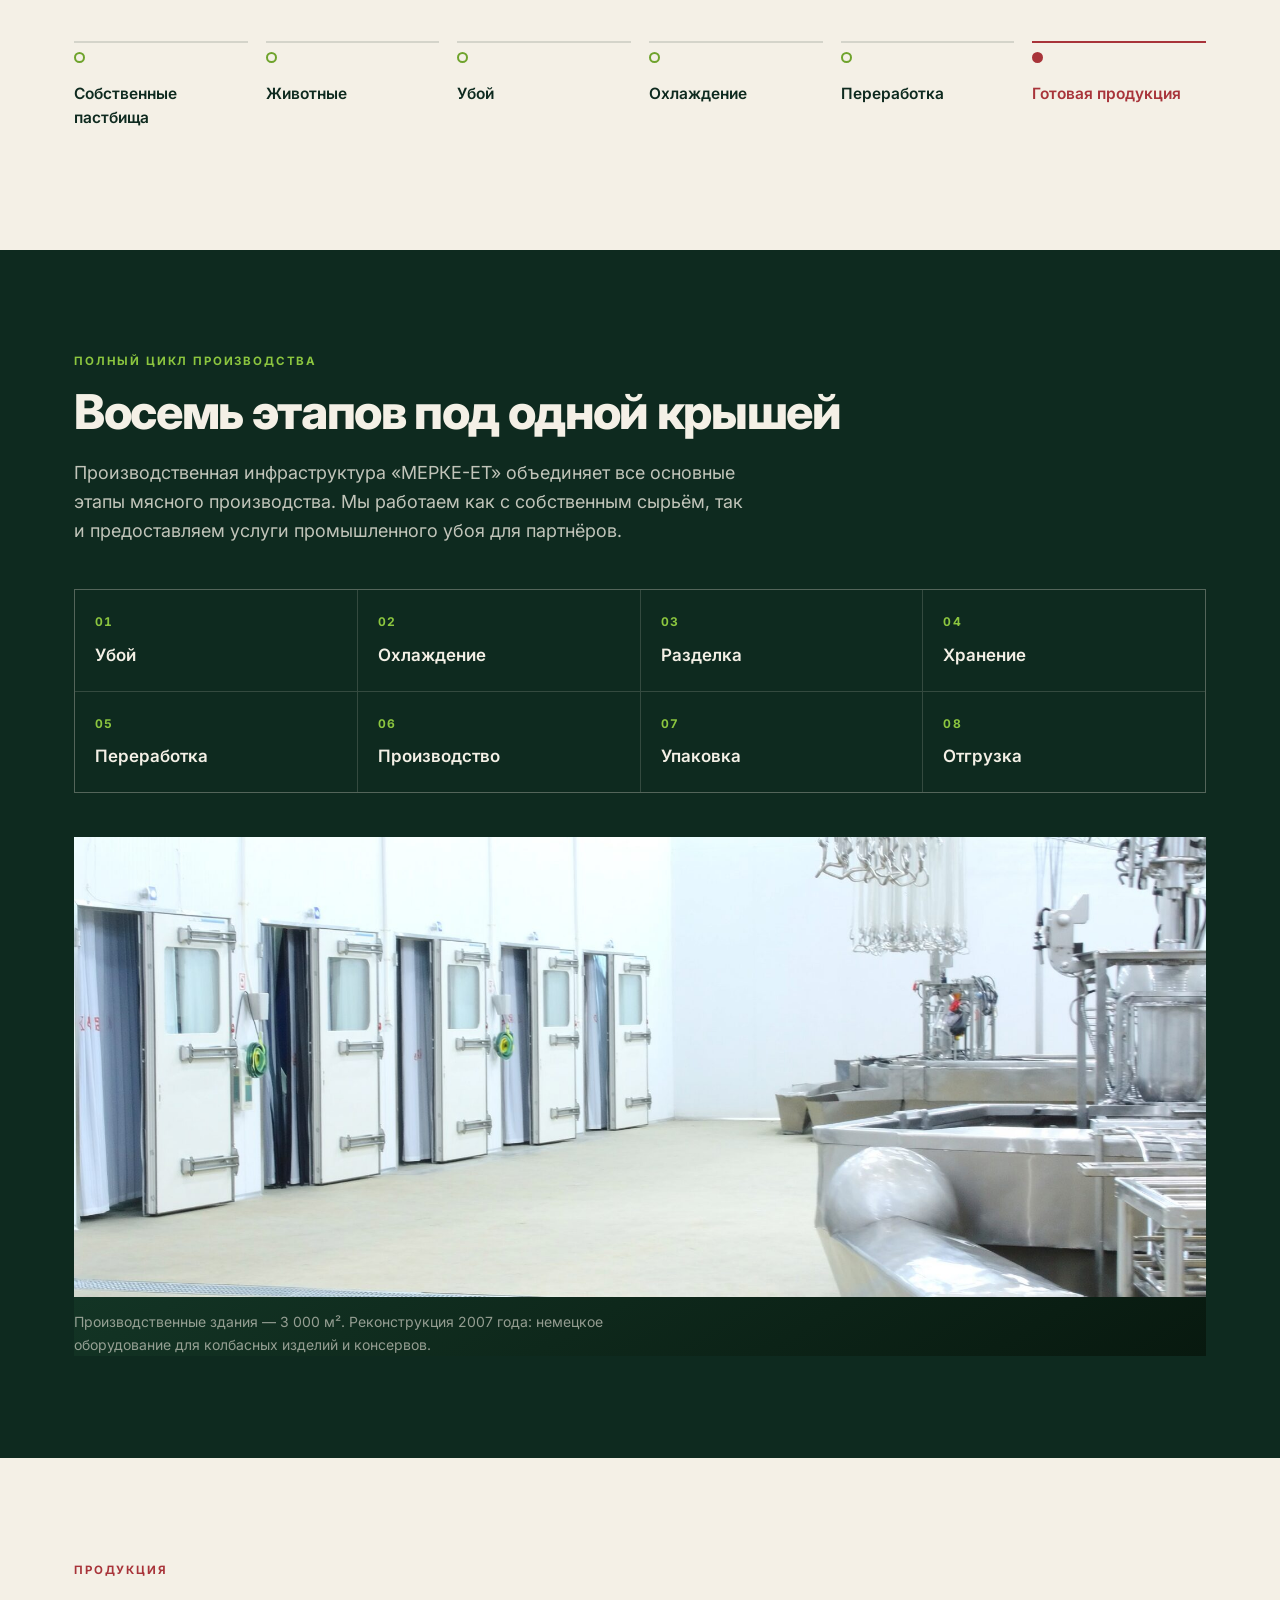
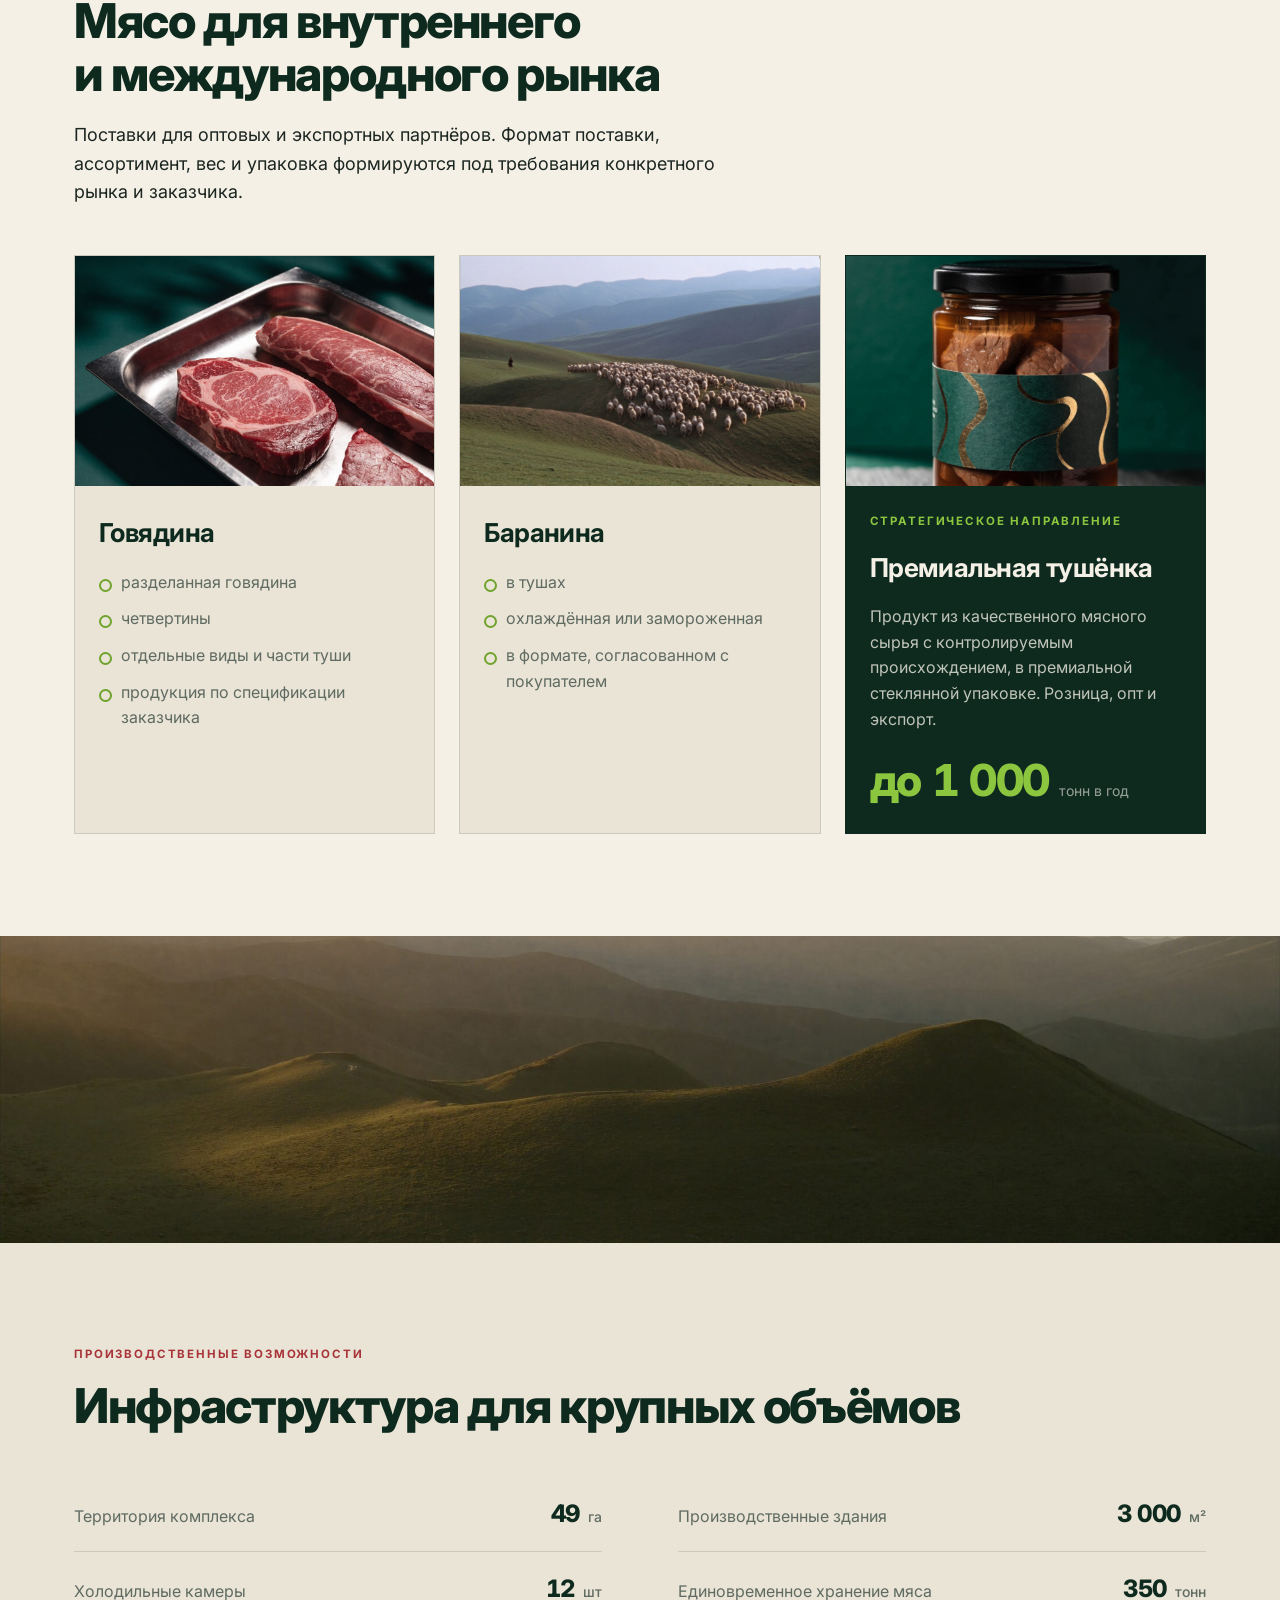
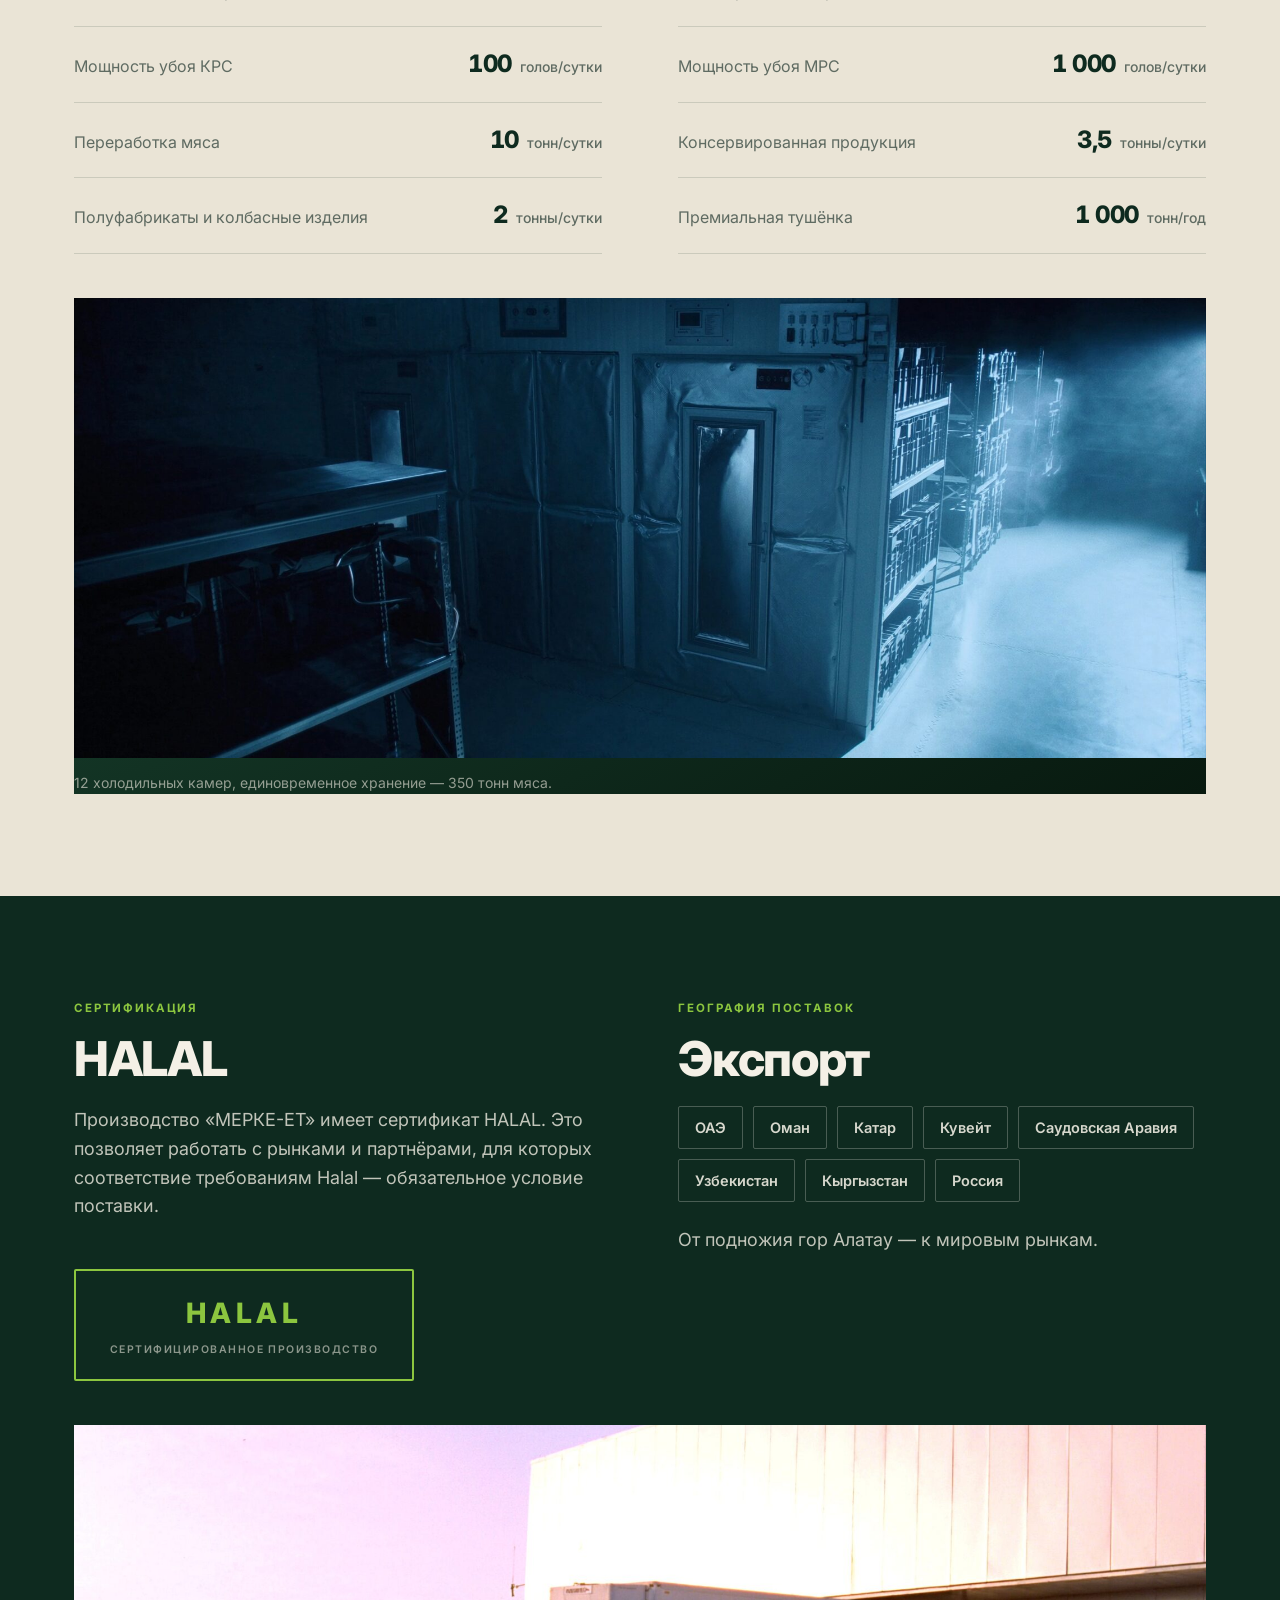
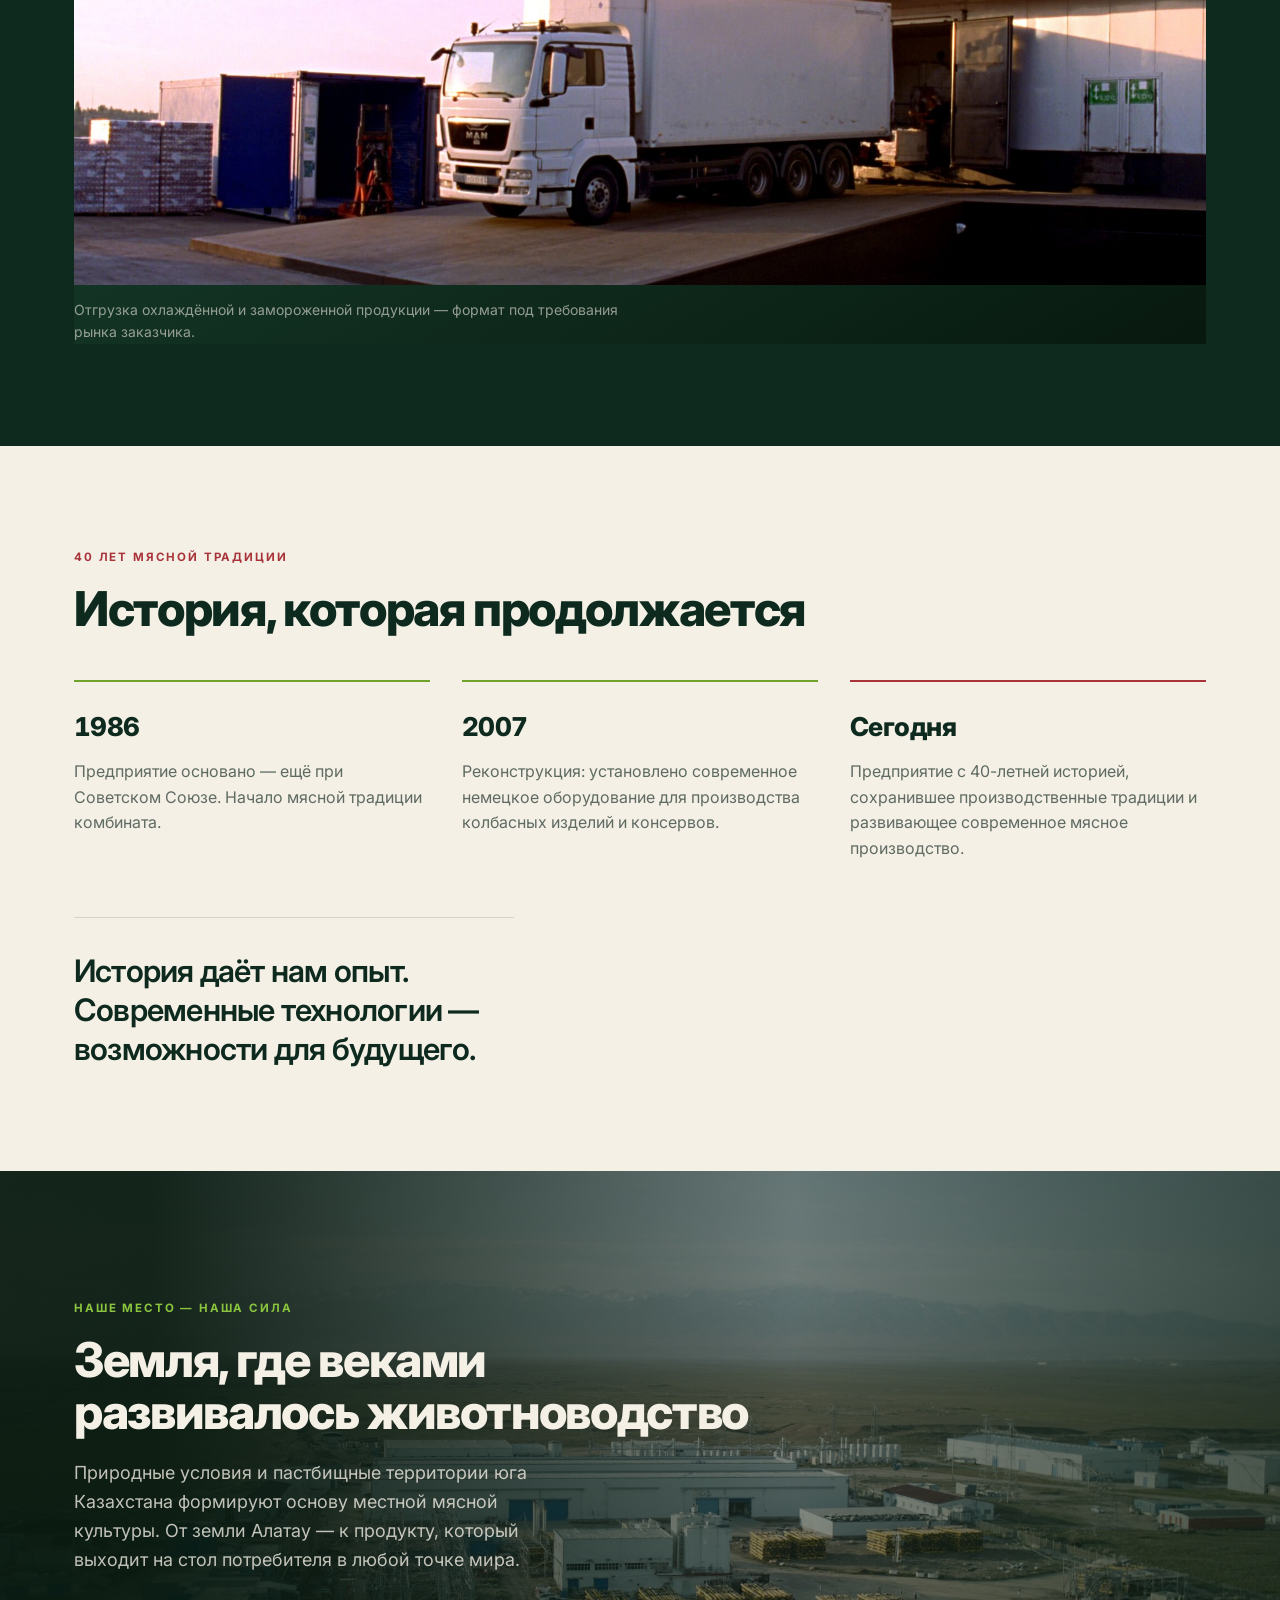
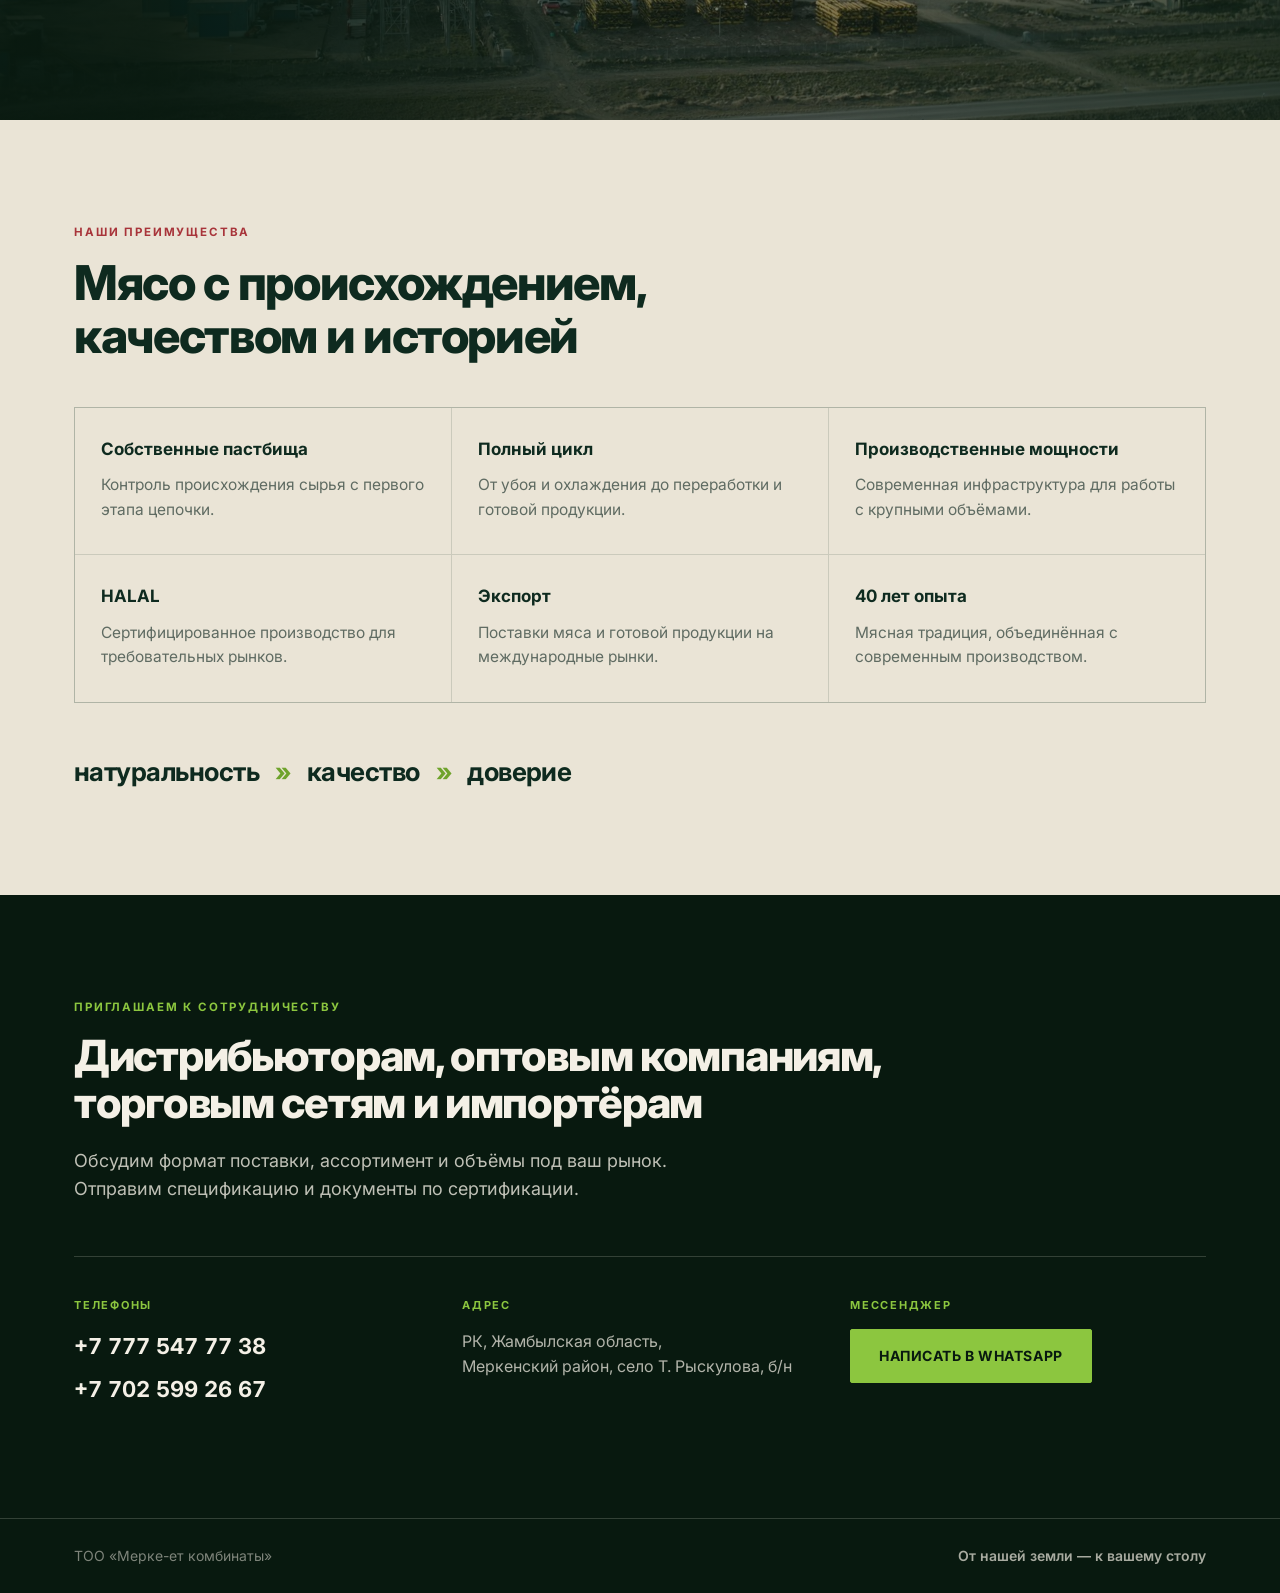
==== commit c3e5e2bf: "Перевести сайт на локальные изображения Все десять кадров лежат в репозитории, страница больше не сс" ====
--- a/index.html
+++ b/index.html
@@ -40,7 +40,7 @@
 
 <!-- ─────────── Первый экран ─────────── -->
 <section class="hero" id="top">
-  <img class="hero__bg" src="https://d8j0ntlcm91z4.cloudfront.net/user_3GgOb7H5Ya6g4zWZlPpHYFr1Hrs/hf_20260914_132317_f588f961-cb24-44f6-ae9f-ae5234efc0e4.png" alt="Стадо на предгорьях Алатау" fetchpriority="high"/>
+  <img class="hero__bg" src="assets/img/hero-pasture.jpg" alt="Стадо на предгорьях Алатау" fetchpriority="high"/>
   <div class="hero__veil"></div>
   <div class="hero__inner">
     <p class="eyebrow eyebrow--light">Мясоперерабатывающий комплекс · Жамбылская область, Казахстан</p>
@@ -87,7 +87,7 @@
 
     <div class="col-media">
       <figure class="shot shot--light shot--tall">
-        <img src="https://d8j0ntlcm91z4.cloudfront.net/user_3GgOb7H5Ya6g4zWZlPpHYFr1Hrs/hf_20260915_012247_166c8569-449a-4702-9c01-9cc2a88f5446.png" alt="Скот на высокогорном пастбище"/>
+        <img loading="lazy" decoding="async" src="assets/img/cattle.jpg" alt="Скот на высокогорном пастбище"/>
         <figcaption>Пастбища Меркенского района — начало производственной цепочки.</figcaption>
       </figure>
     </div>
@@ -128,7 +128,7 @@
     </ol>
 
     <figure class="shot">
-      <img src="https://d8j0ntlcm91z4.cloudfront.net/user_3GgOb7H5Ya6g4zWZlPpHYFr1Hrs/hf_20260914_132317_48ba9163-6c50-4e3c-a9af-78f4c11e7d32.png" alt="Производственный цех комплекса"/>
+      <img loading="lazy" decoding="async" src="assets/img/plant-interior.jpg" alt="Производственный цех комплекса"/>
       <figcaption>Производственные здания — 3 000 м². Реконструкция 2007 года: немецкое оборудование для колбасных изделий и консервов.</figcaption>
     </figure>
   </div>
@@ -146,7 +146,7 @@
 
     <div class="cards">
       <article class="card">
-        <div class="card__media"><img src="https://d8j0ntlcm91z4.cloudfront.net/user_3GgOb7H5Ya6g4zWZlPpHYFr1Hrs/hf_20260914_132317_df29a91f-5daa-462c-87e1-4c21ff458bb3.png" alt="Отрубы говядины"/></div>
+        <div class="card__media"><img loading="lazy" decoding="async" src="assets/img/beef-cuts.jpg" alt="Отрубы говядины"/></div>
         <div class="card__body">
           <h3 class="card__title">Говядина</h3>
           <ul class="ticks">
@@ -159,7 +159,7 @@
       </article>
 
       <article class="card">
-        <div class="card__media"><img src="https://d8j0ntlcm91z4.cloudfront.net/user_3GgOb7H5Ya6g4zWZlPpHYFr1Hrs/hf_20260914_132316_9ed3e577-8260-4b05-a002-dfe26916b17e.png" alt="Отара на пастбище"/></div>
+        <div class="card__media"><img loading="lazy" decoding="async" src="assets/img/sheep-pasture.jpg" alt="Отара на пастбище"/></div>
         <div class="card__body">
           <h3 class="card__title">Баранина</h3>
           <ul class="ticks">
@@ -171,7 +171,7 @@
       </article>
 
       <article class="card card--feature">
-        <div class="card__media"><img src="https://d8j0ntlcm91z4.cloudfront.net/user_3GgOb7H5Ya6g4zWZlPpHYFr1Hrs/hf_20260915_012248_748d4996-2e81-47ed-ace8-91925933ea40.png" alt="Премиальная тушёнка в стеклянной банке"/></div>
+        <div class="card__media"><img loading="lazy" decoding="async" src="assets/img/canned-jar.jpg" alt="Премиальная тушёнка в стеклянной банке"/></div>
         <div class="card__body">
           <p class="eyebrow eyebrow--light">Стратегическое направление</p>
           <h3 class="card__title card__title--light">Премиальная тушёнка</h3>
@@ -188,7 +188,7 @@
 
 <!-- ─────────── Полоса-панорама ─────────── -->
 <div class="band">
-  <img src="https://d8j0ntlcm91z4.cloudfront.net/user_3GgOb7H5Ya6g4zWZlPpHYFr1Hrs/hf_20260915_012247_eac62f2f-cb95-400a-b49b-324b65230236.png" alt="Предгорья Алатау на рассвете"/>
+  <img loading="lazy" decoding="async" src="assets/img/ridge-band.jpg" alt="Предгорья Алатау на рассвете"/>
 </div>
 
 <!-- ─────────── Мощности ─────────── -->
@@ -211,7 +211,7 @@
     </dl>
 
     <figure class="shot shot--light">
-      <img src="https://d8j0ntlcm91z4.cloudfront.net/user_3GgOb7H5Ya6g4zWZlPpHYFr1Hrs/hf_20260915_012247_ea2a856b-7acb-4057-b97f-8ee7d2f77b8e.png" alt="Холодильная камера комплекса"/>
+      <img loading="lazy" decoding="async" src="assets/img/cold-storage.jpg" alt="Холодильная камера комплекса"/>
       <figcaption>12 холодильных камер, единовременное хранение — 350 тонн мяса.</figcaption>
     </figure>
   </div>
@@ -243,7 +243,7 @@
 
   <div class="wrap">
     <figure class="shot">
-      <img src="https://d8j0ntlcm91z4.cloudfront.net/user_3GgOb7H5Ya6g4zWZlPpHYFr1Hrs/hf_20260915_012247_fd0e0558-2b5f-4620-9ba0-3b8135467abc.png" alt="Отгрузка продукции с комплекса"/>
+      <img loading="lazy" decoding="async" src="assets/img/shipping.jpg" alt="Отгрузка продукции с комплекса"/>
       <figcaption>Отгрузка охлаждённой и замороженной продукции — формат под требования рынка заказчика.</figcaption>
     </figure>
   </div>
@@ -278,7 +278,7 @@
 
 <!-- ─────────── Место ─────────── -->
 <section class="place">
-  <img class="place__bg" src="https://d8j0ntlcm91z4.cloudfront.net/user_3GgOb7H5Ya6g4zWZlPpHYFr1Hrs/hf_20260914_132316_bfd02e33-b0f7-413d-a80e-1cb69342764c.png" alt="Комплекс «МЕРКЕ-ЕТ» с высоты"/>
+  <img class="place__bg" src="assets/img/aerial-complex.jpg" alt="Комплекс «МЕРКЕ-ЕТ» с высоты"/>
   <div class="place__veil"></div>
   <div class="place__inner">
     <p class="eyebrow eyebrow--light">Наше место — наша сила</p>
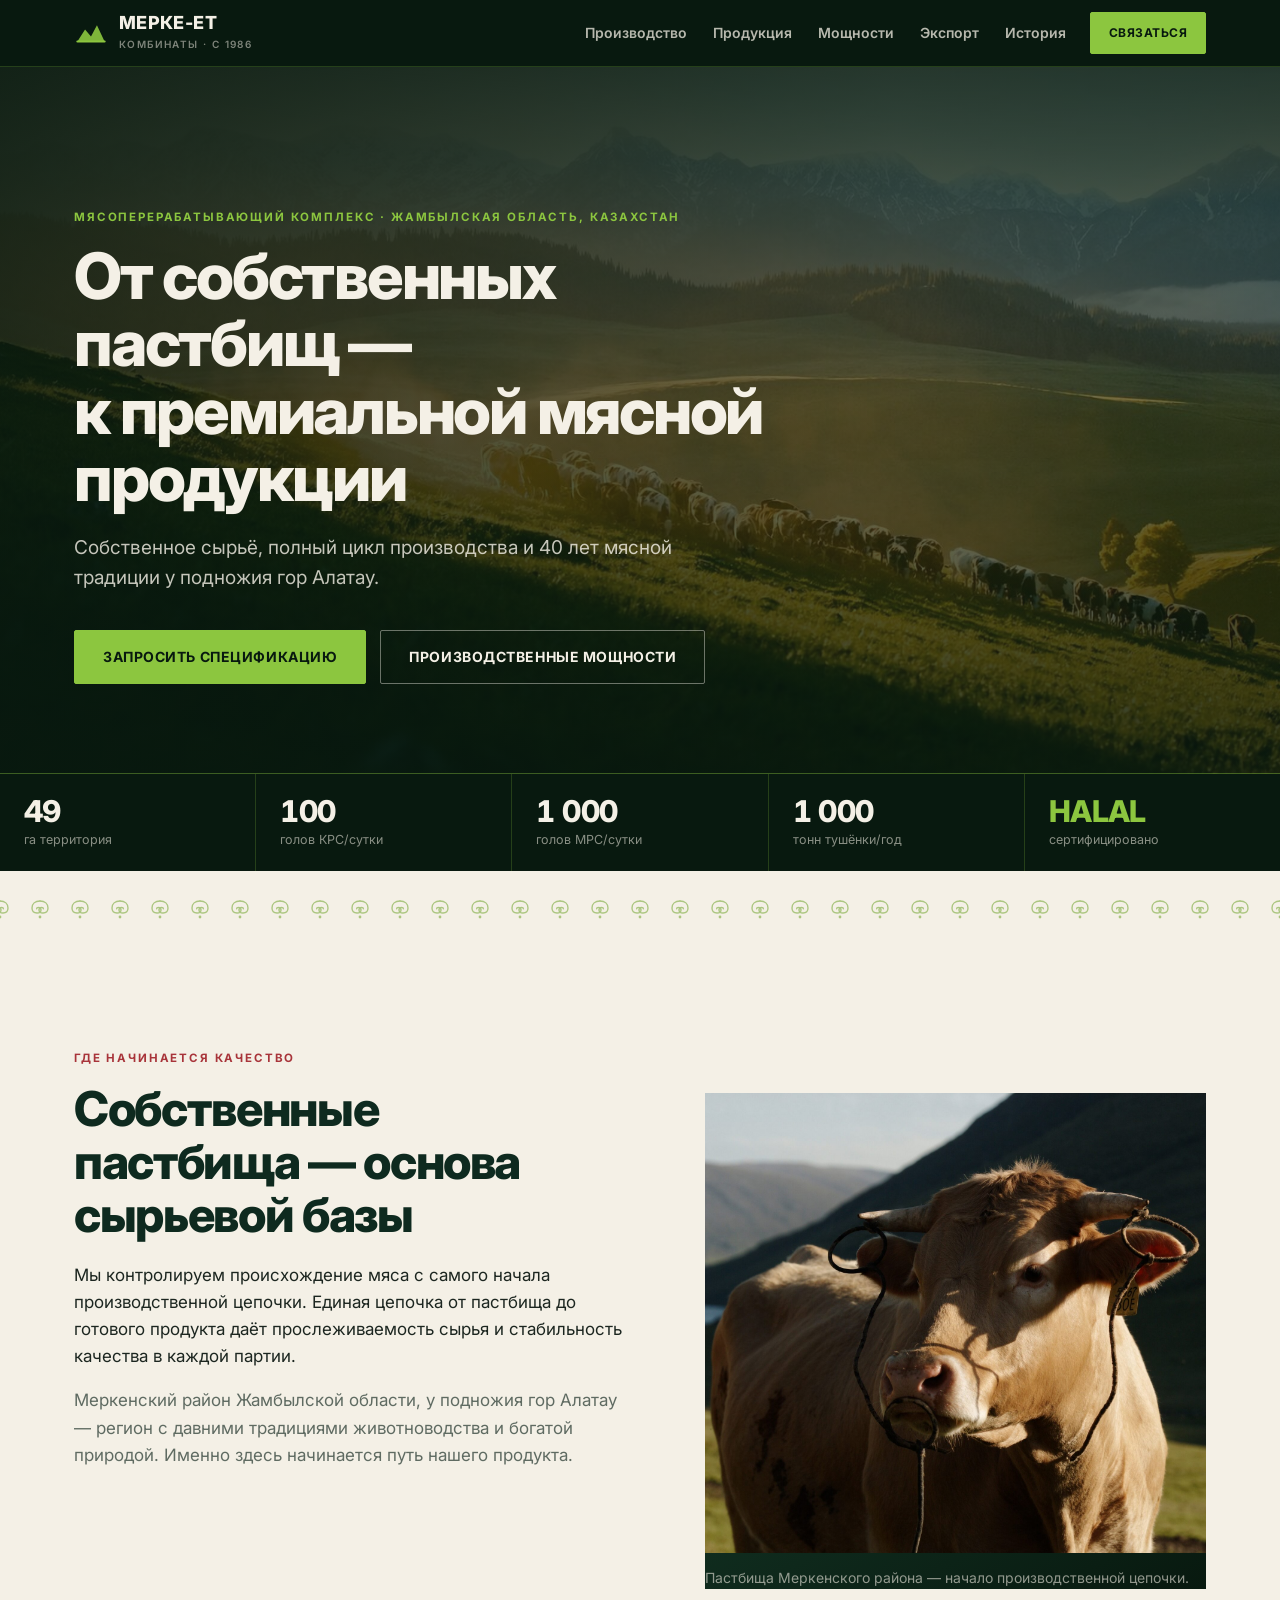
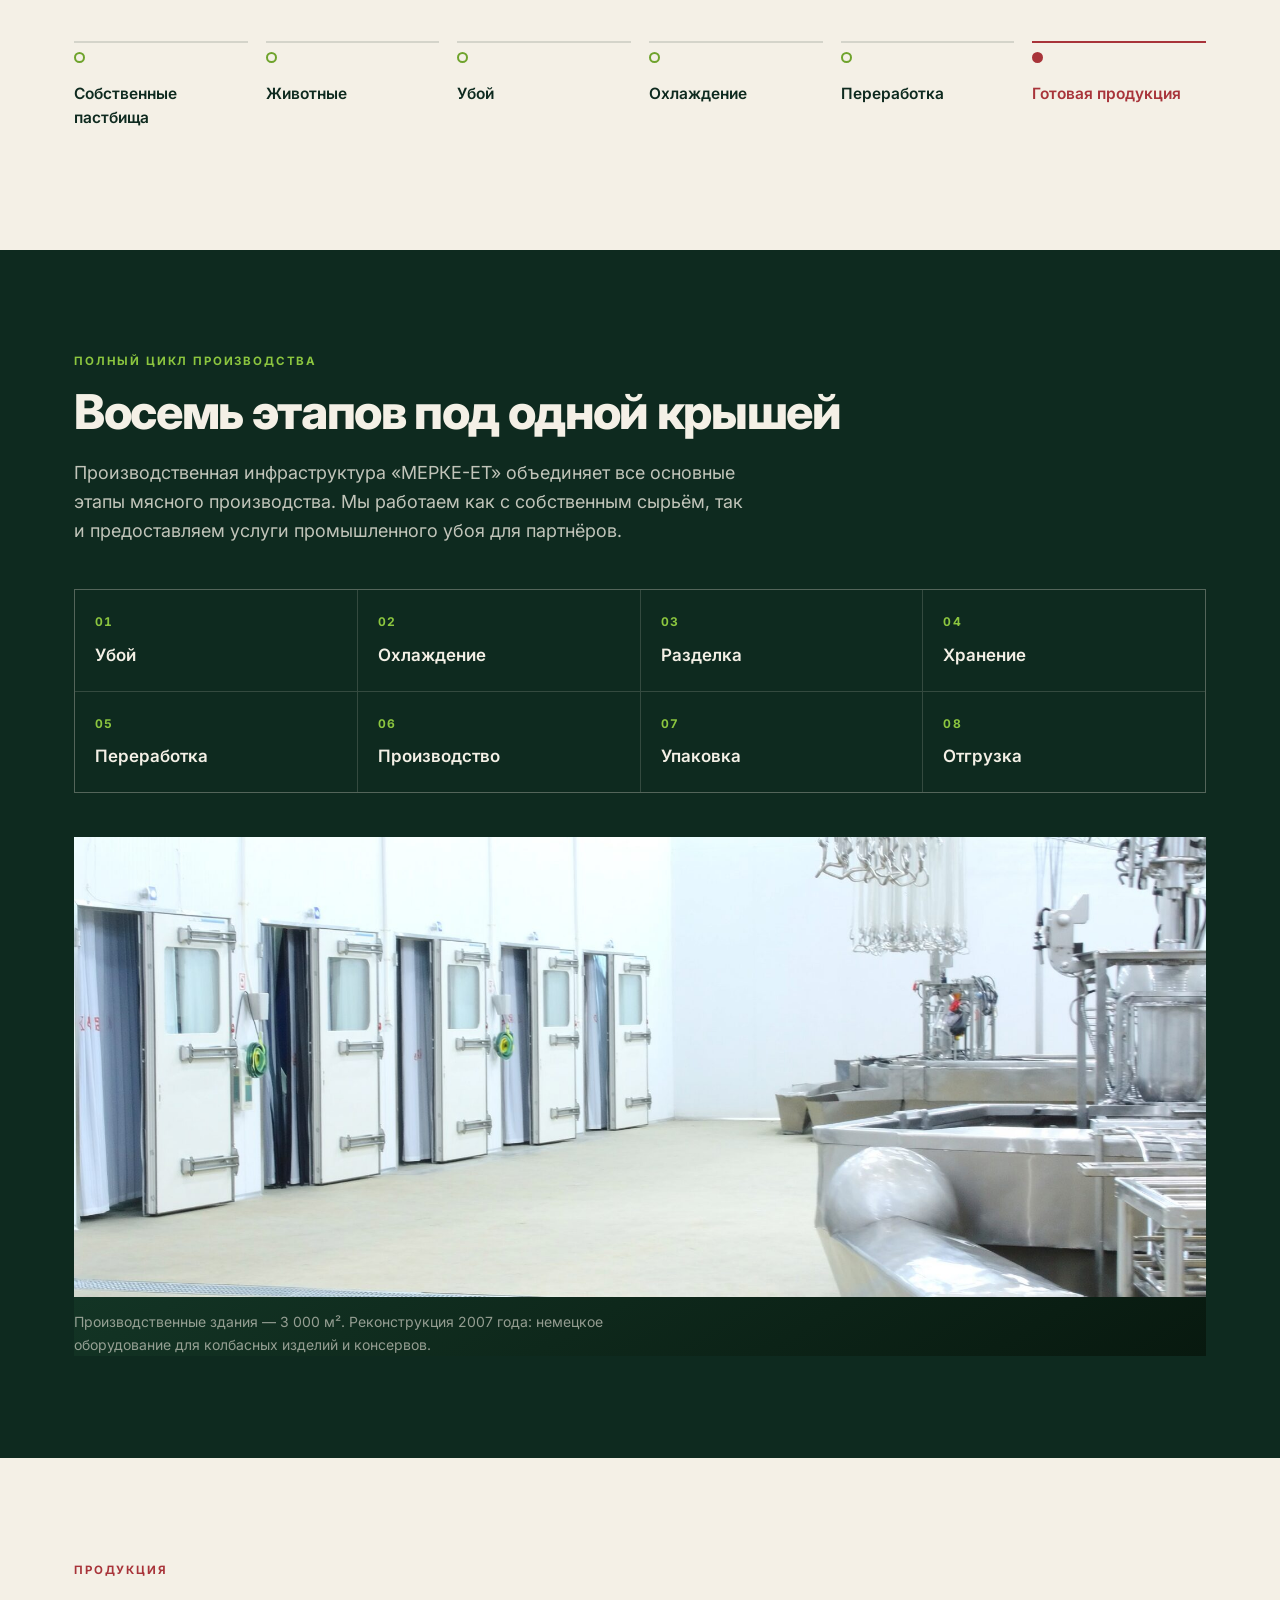
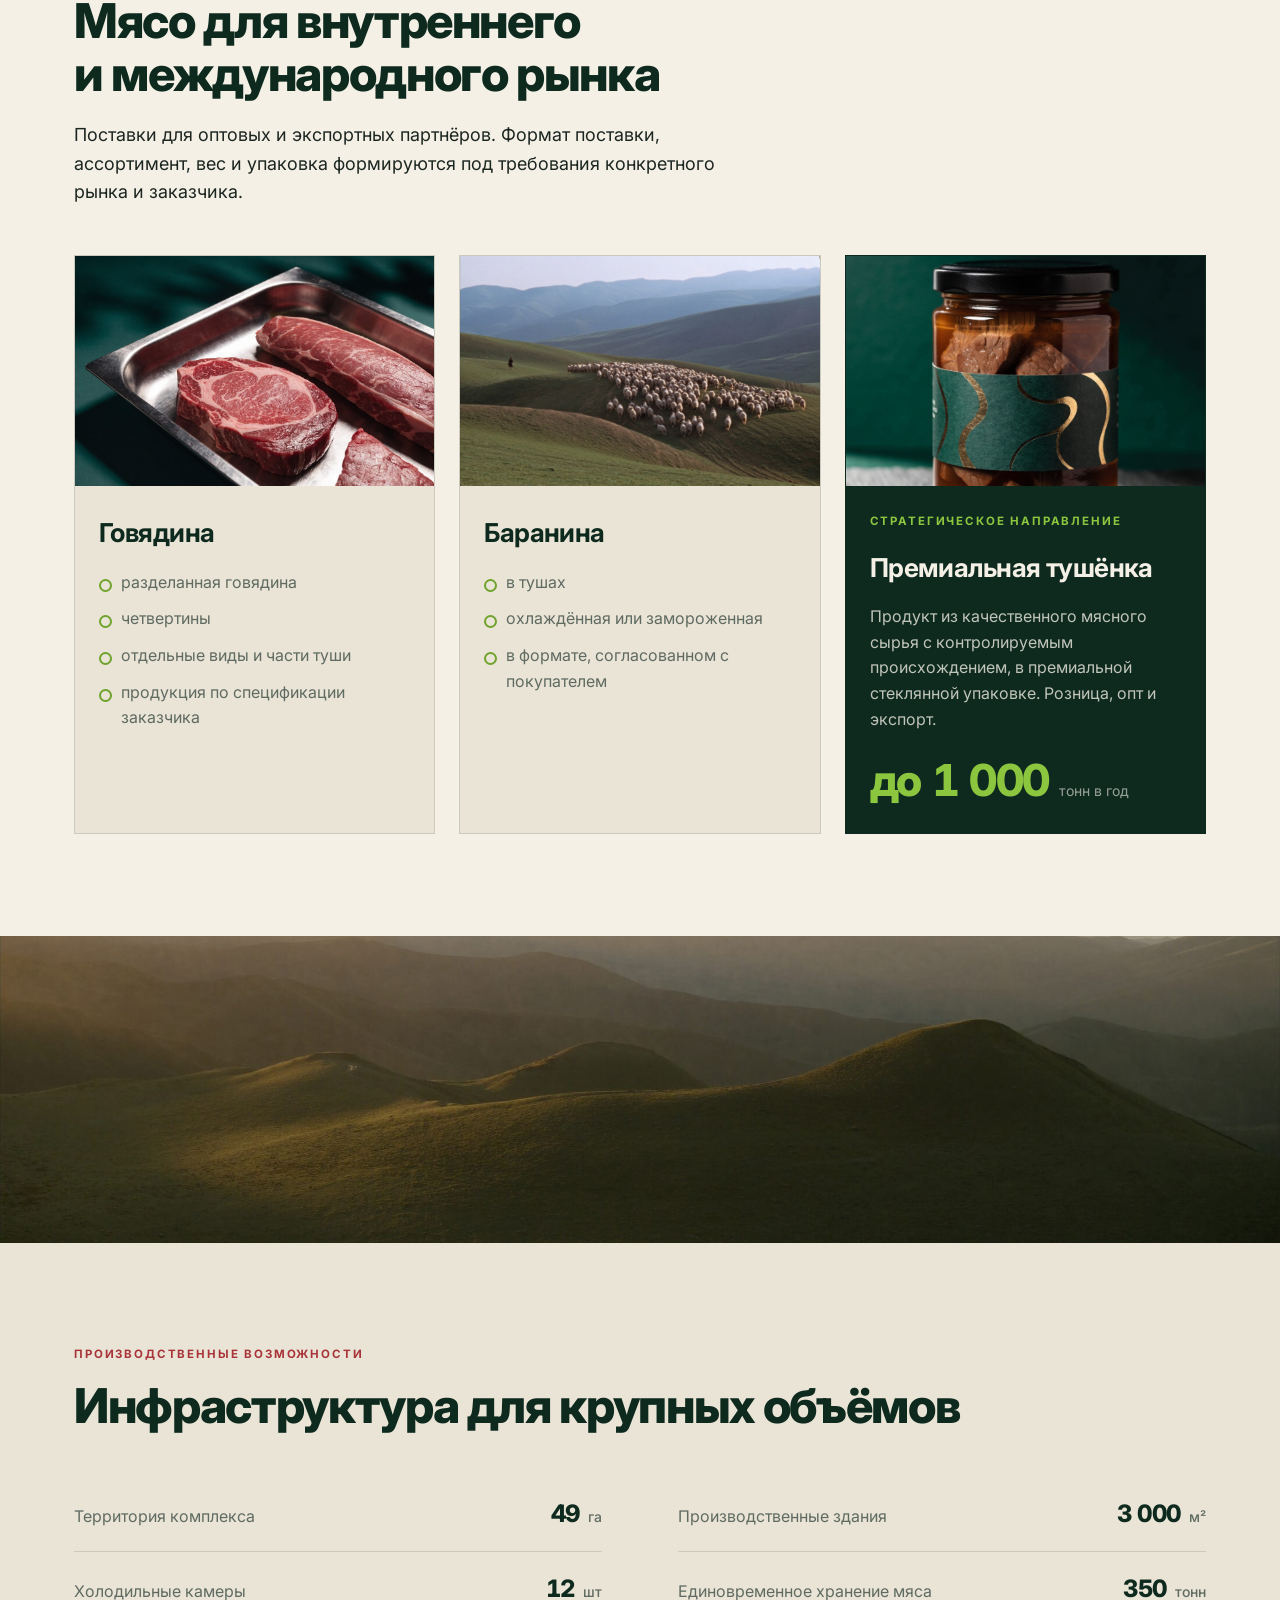
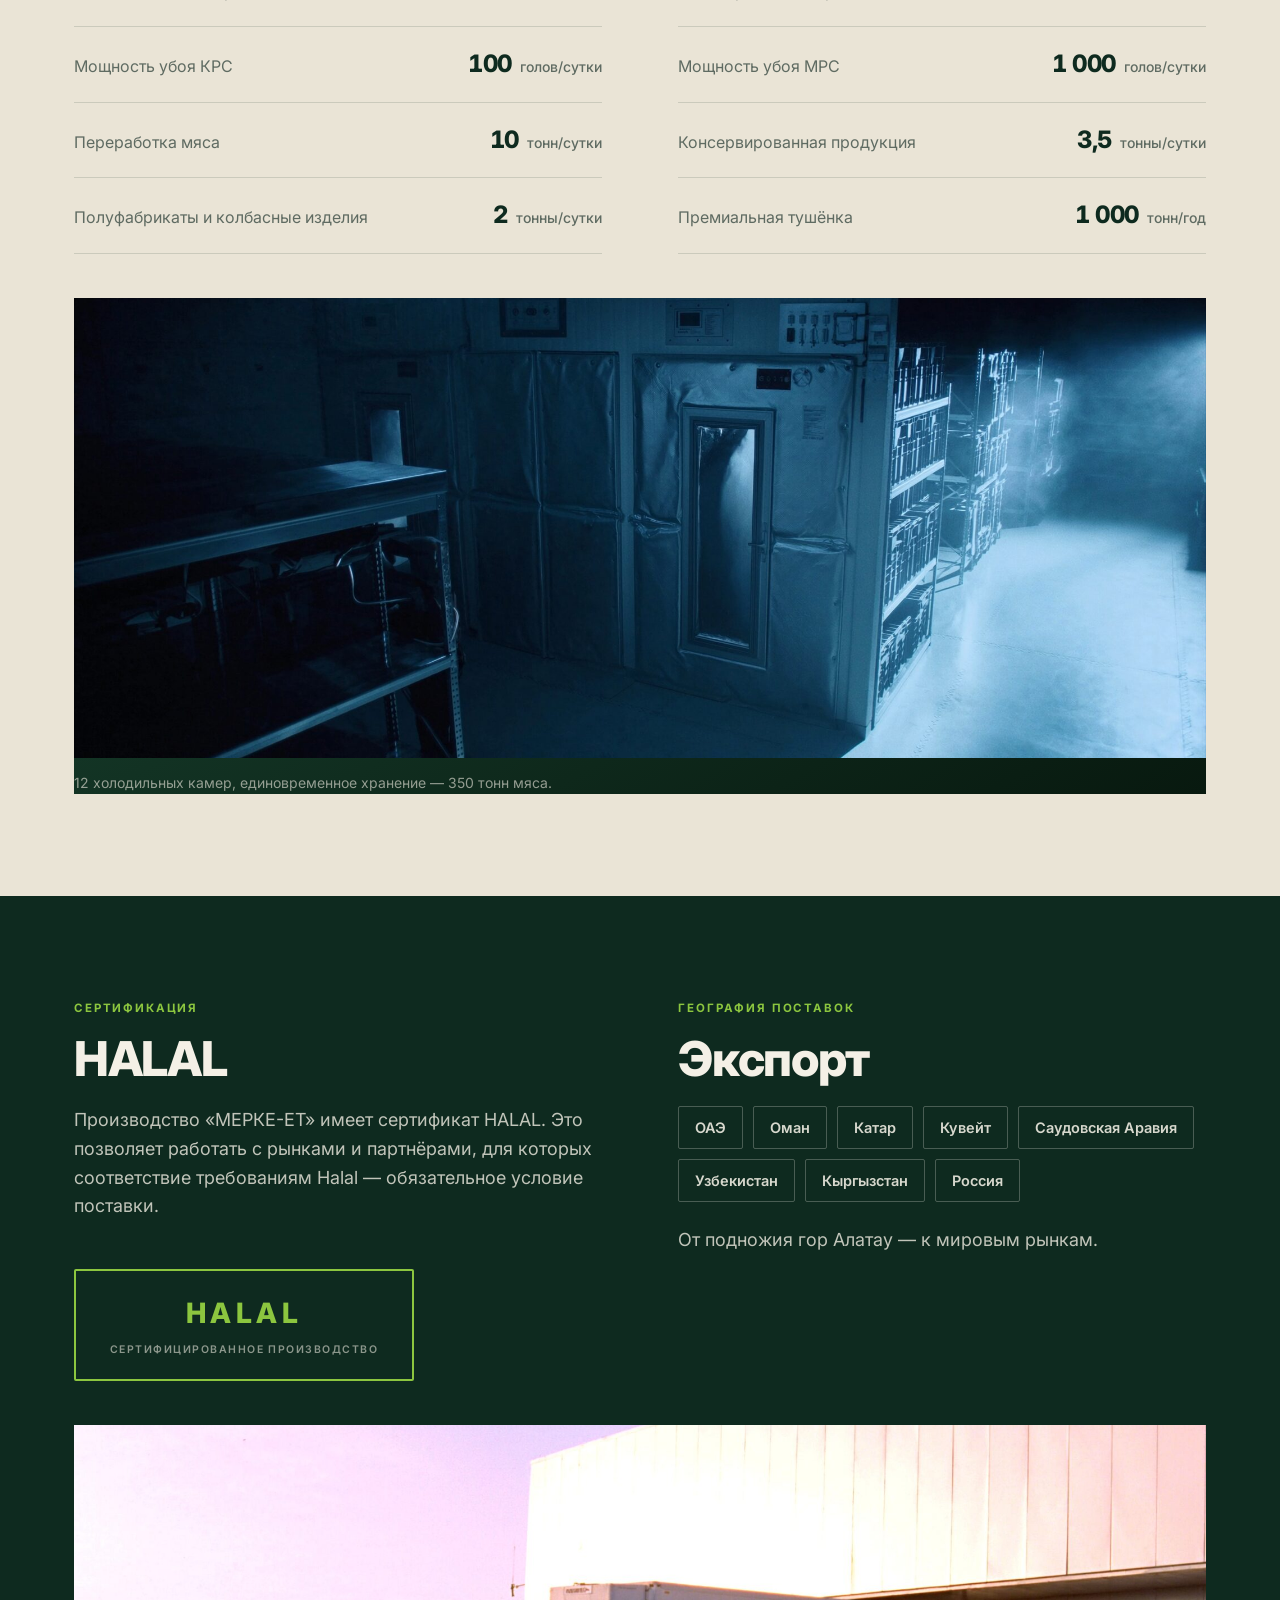
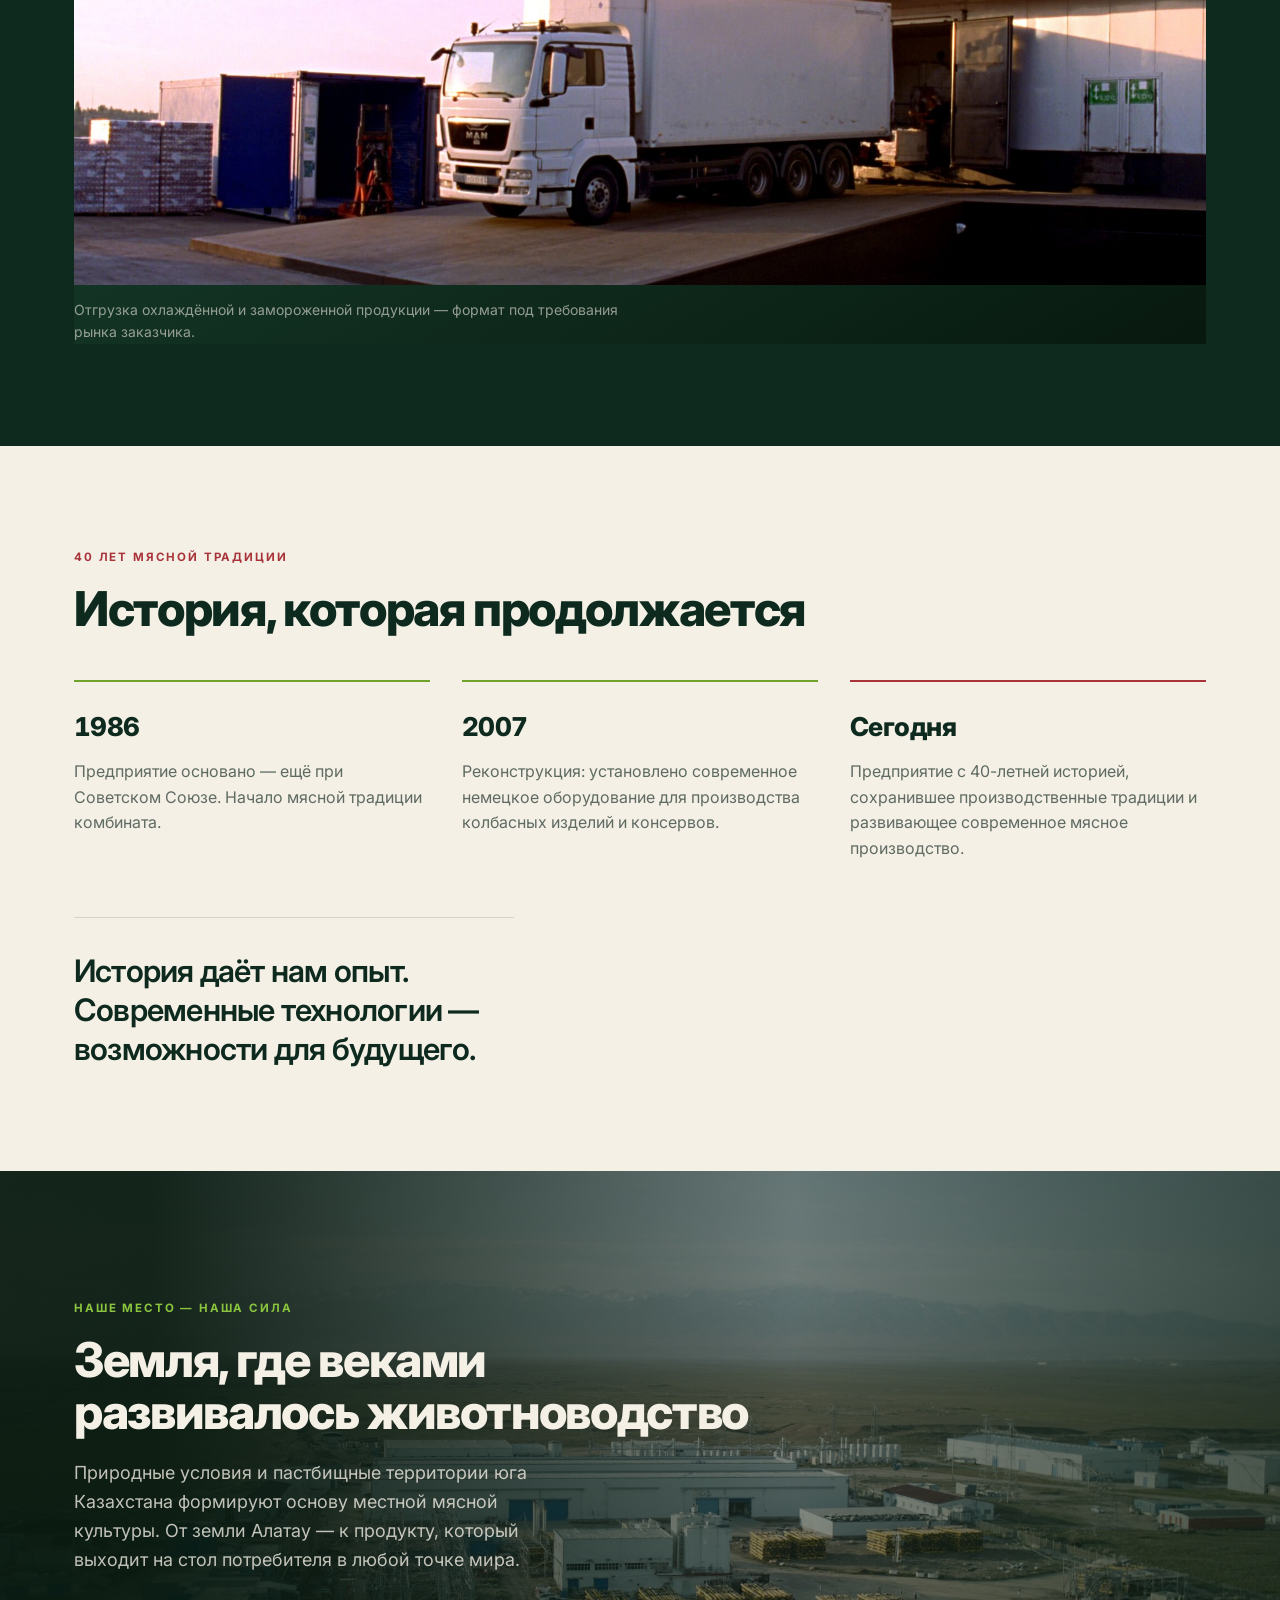
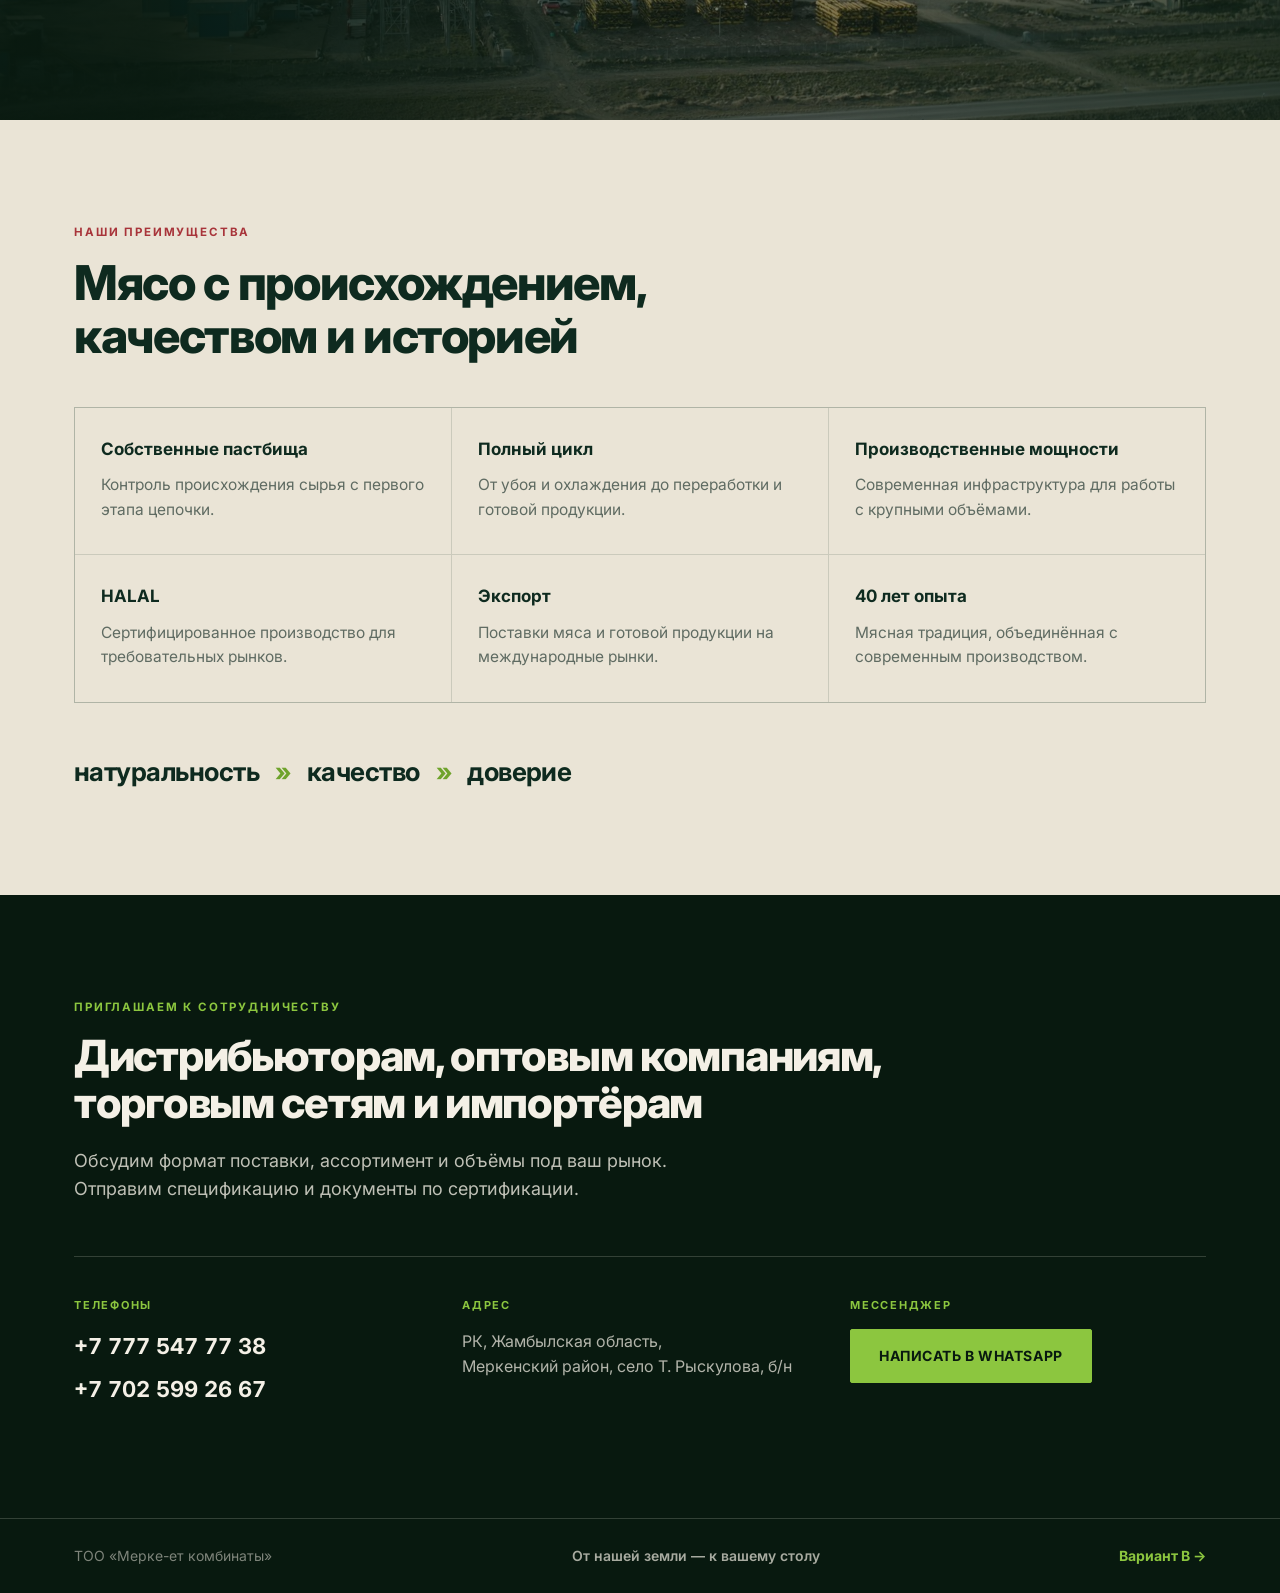
==== commit 7231f608: "Добавить вариант B — «мясной цех» Второй визуал на том же контенте: чёрный фон, плакатная типографик" ====
--- a/index.html
+++ b/index.html
@@ -342,6 +342,7 @@
   <div class="wrap footer__inner">
     <span>ТОО «Мерке-ет комбинаты»</span>
     <span class="footer__slogan">От нашей земли — к вашему столу</span>
+    <a href="dark.html" style="color:var(--lime);text-decoration:none;font-weight:700">Вариант B →</a>
   </div>
 </footer>
 
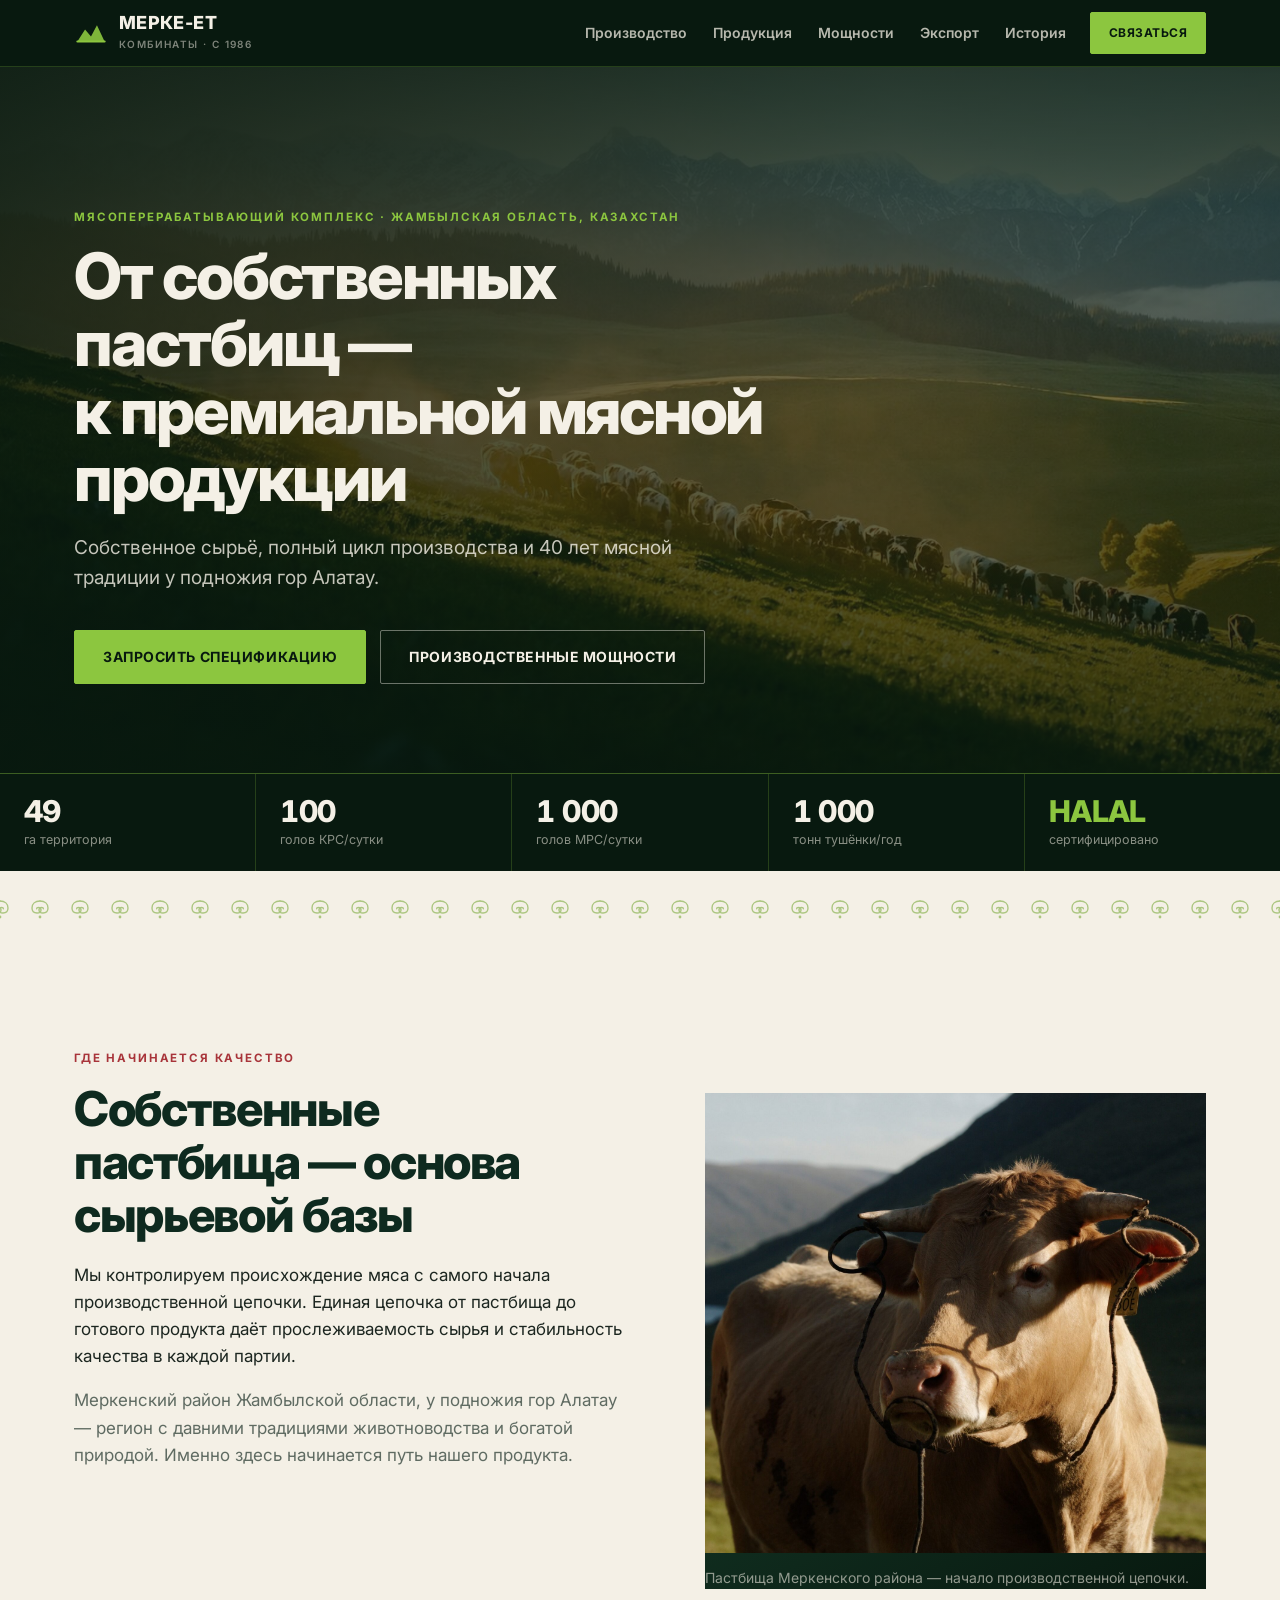
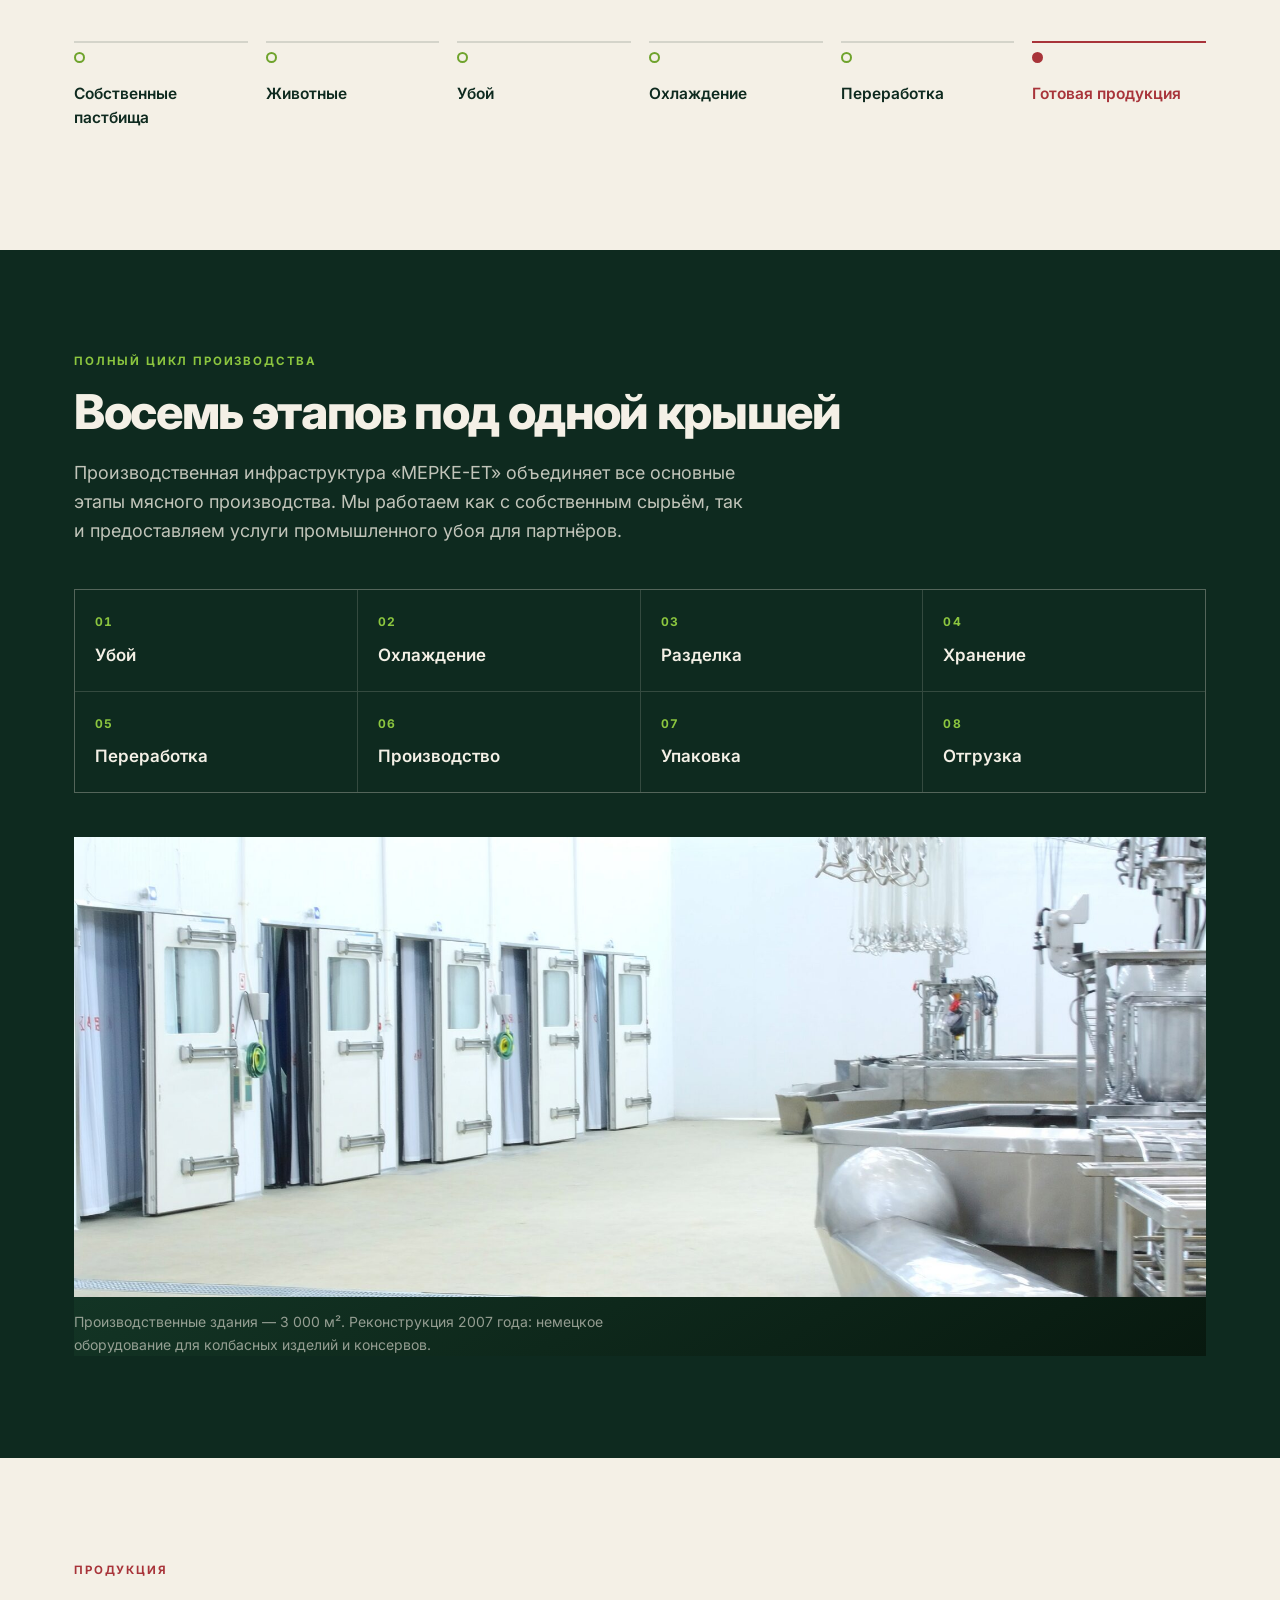
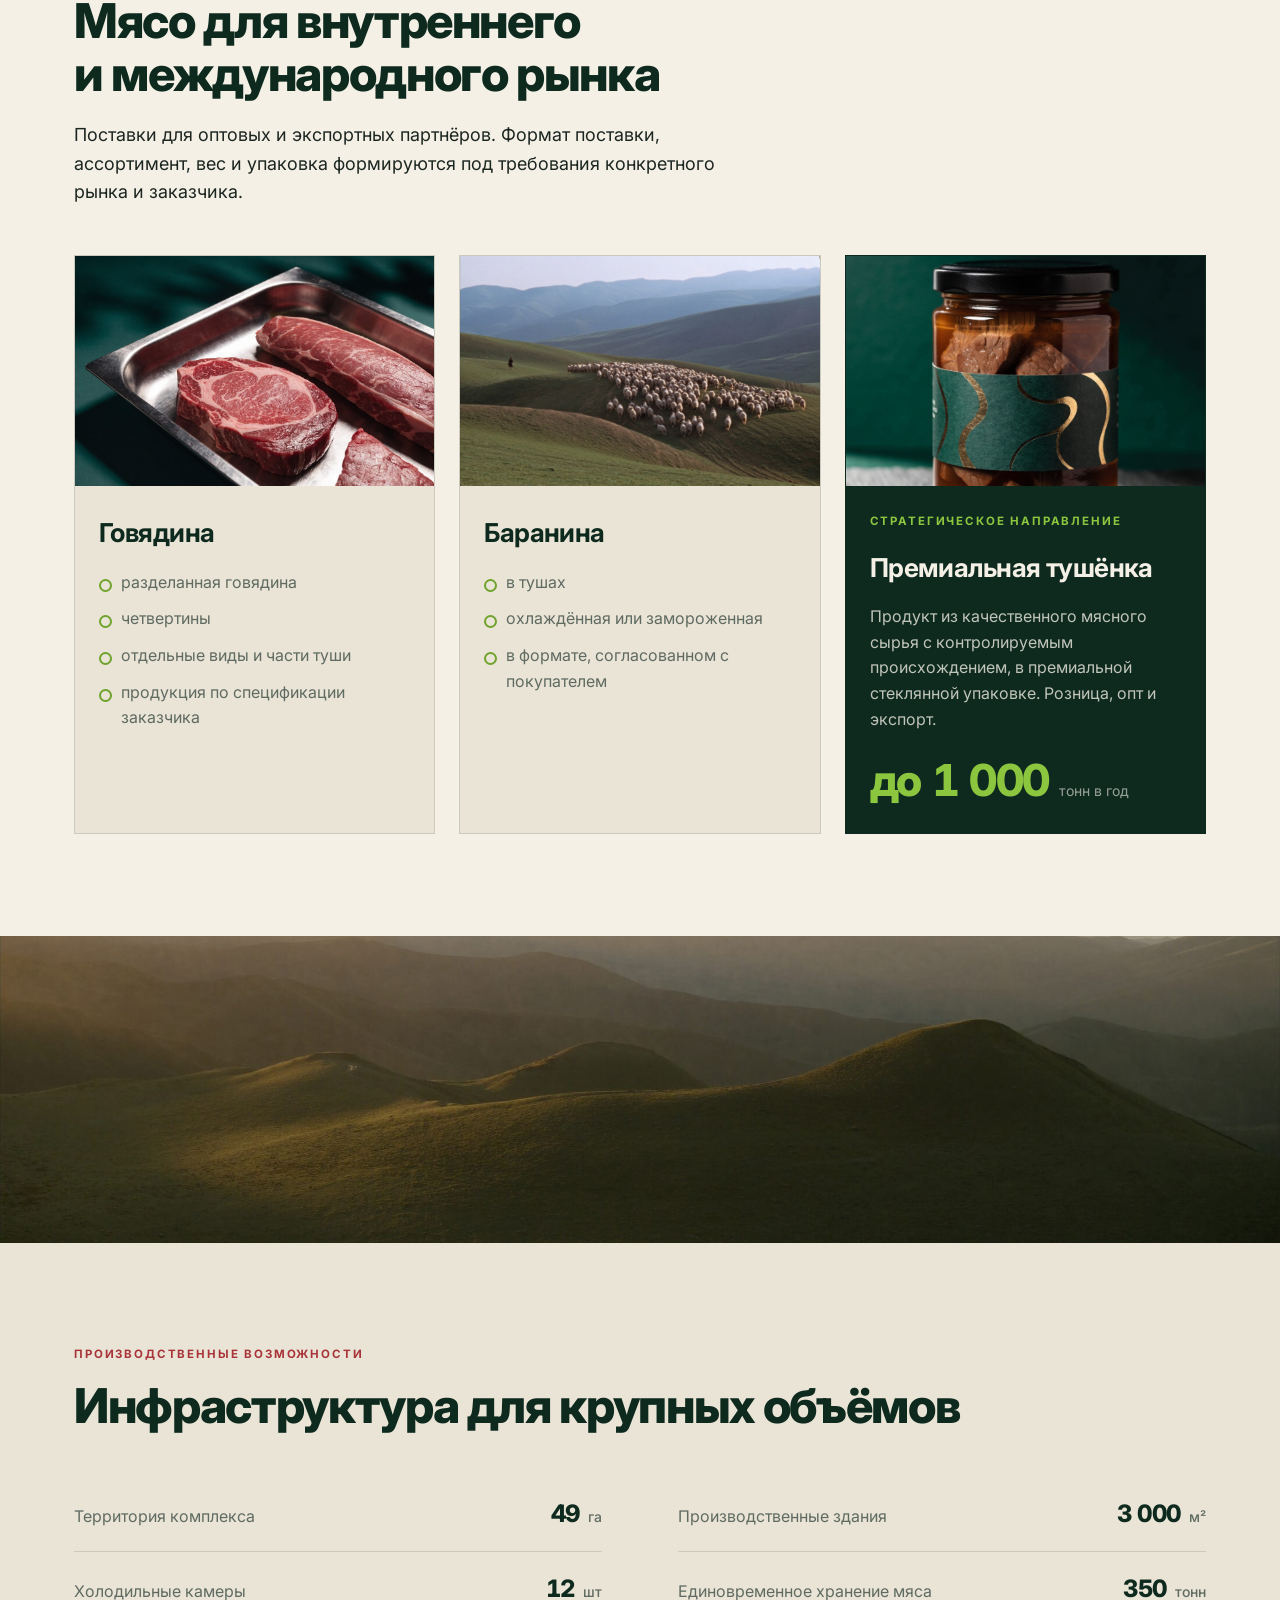
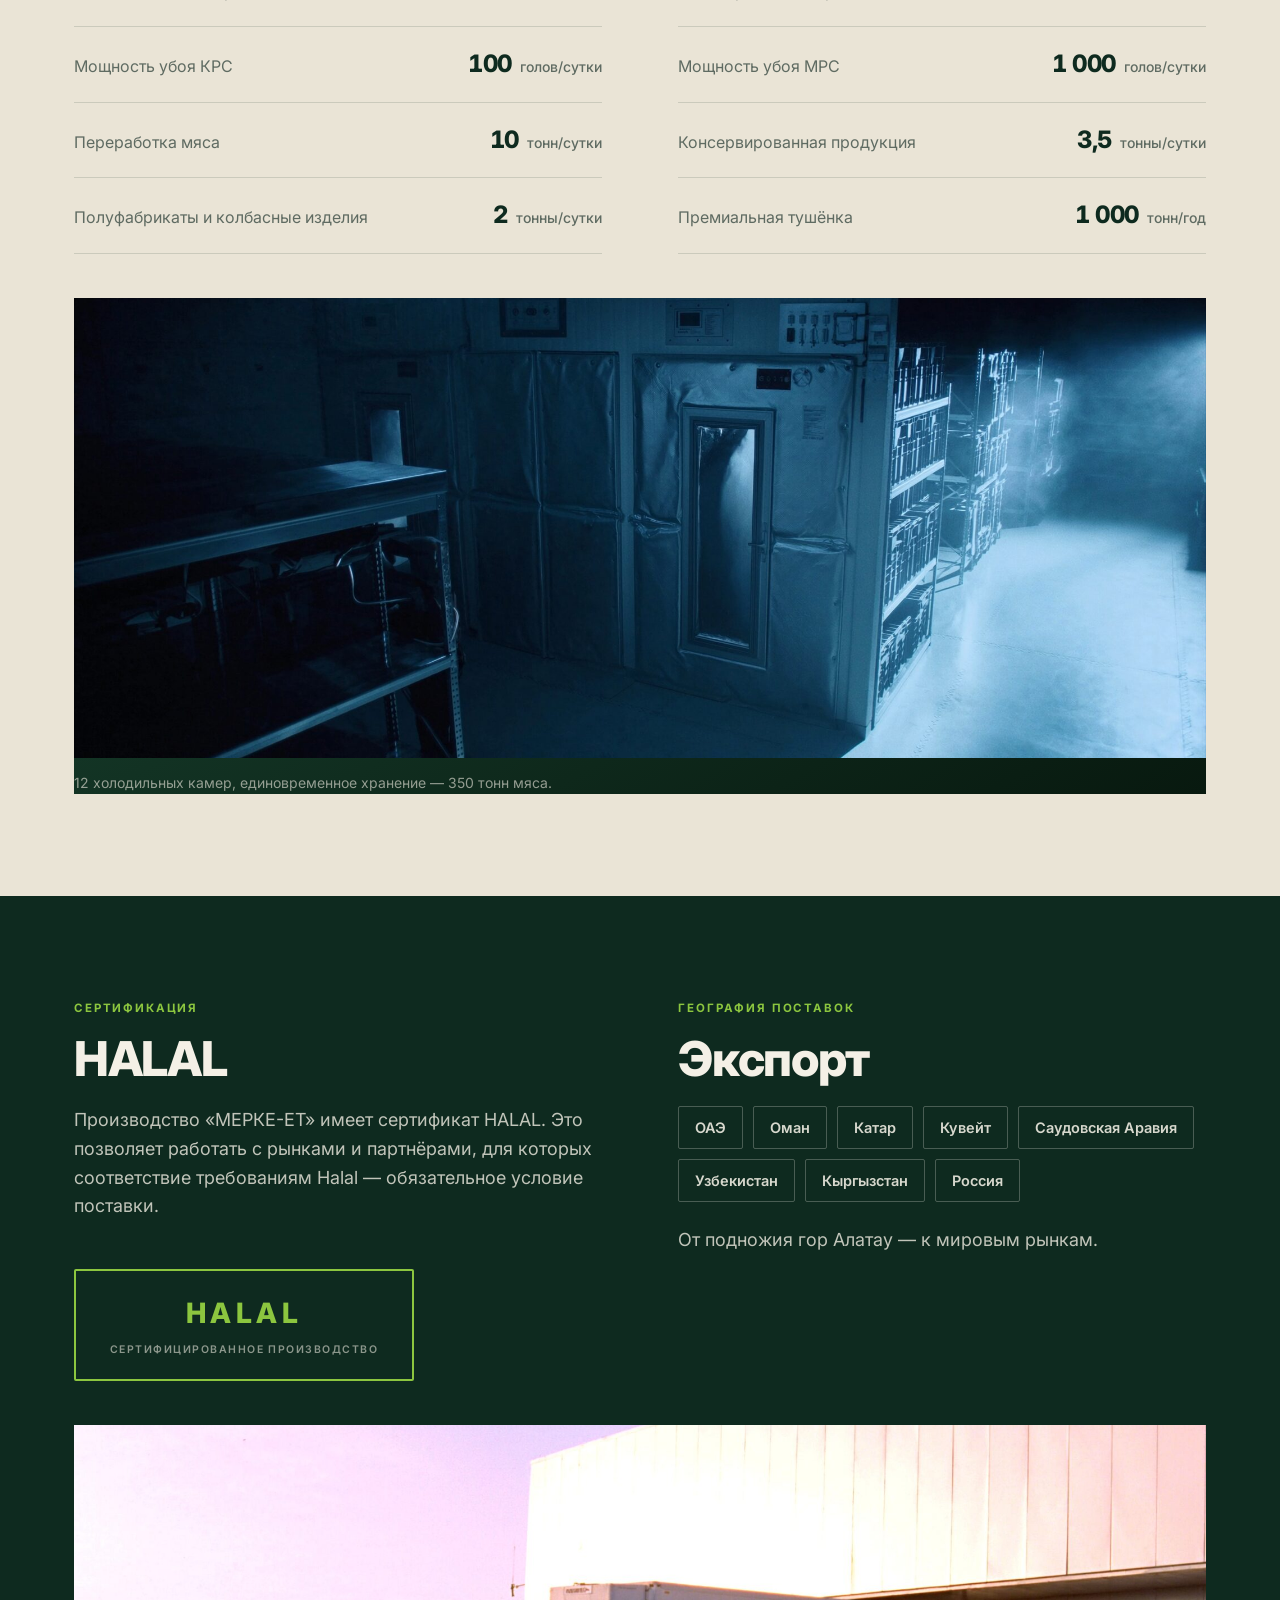
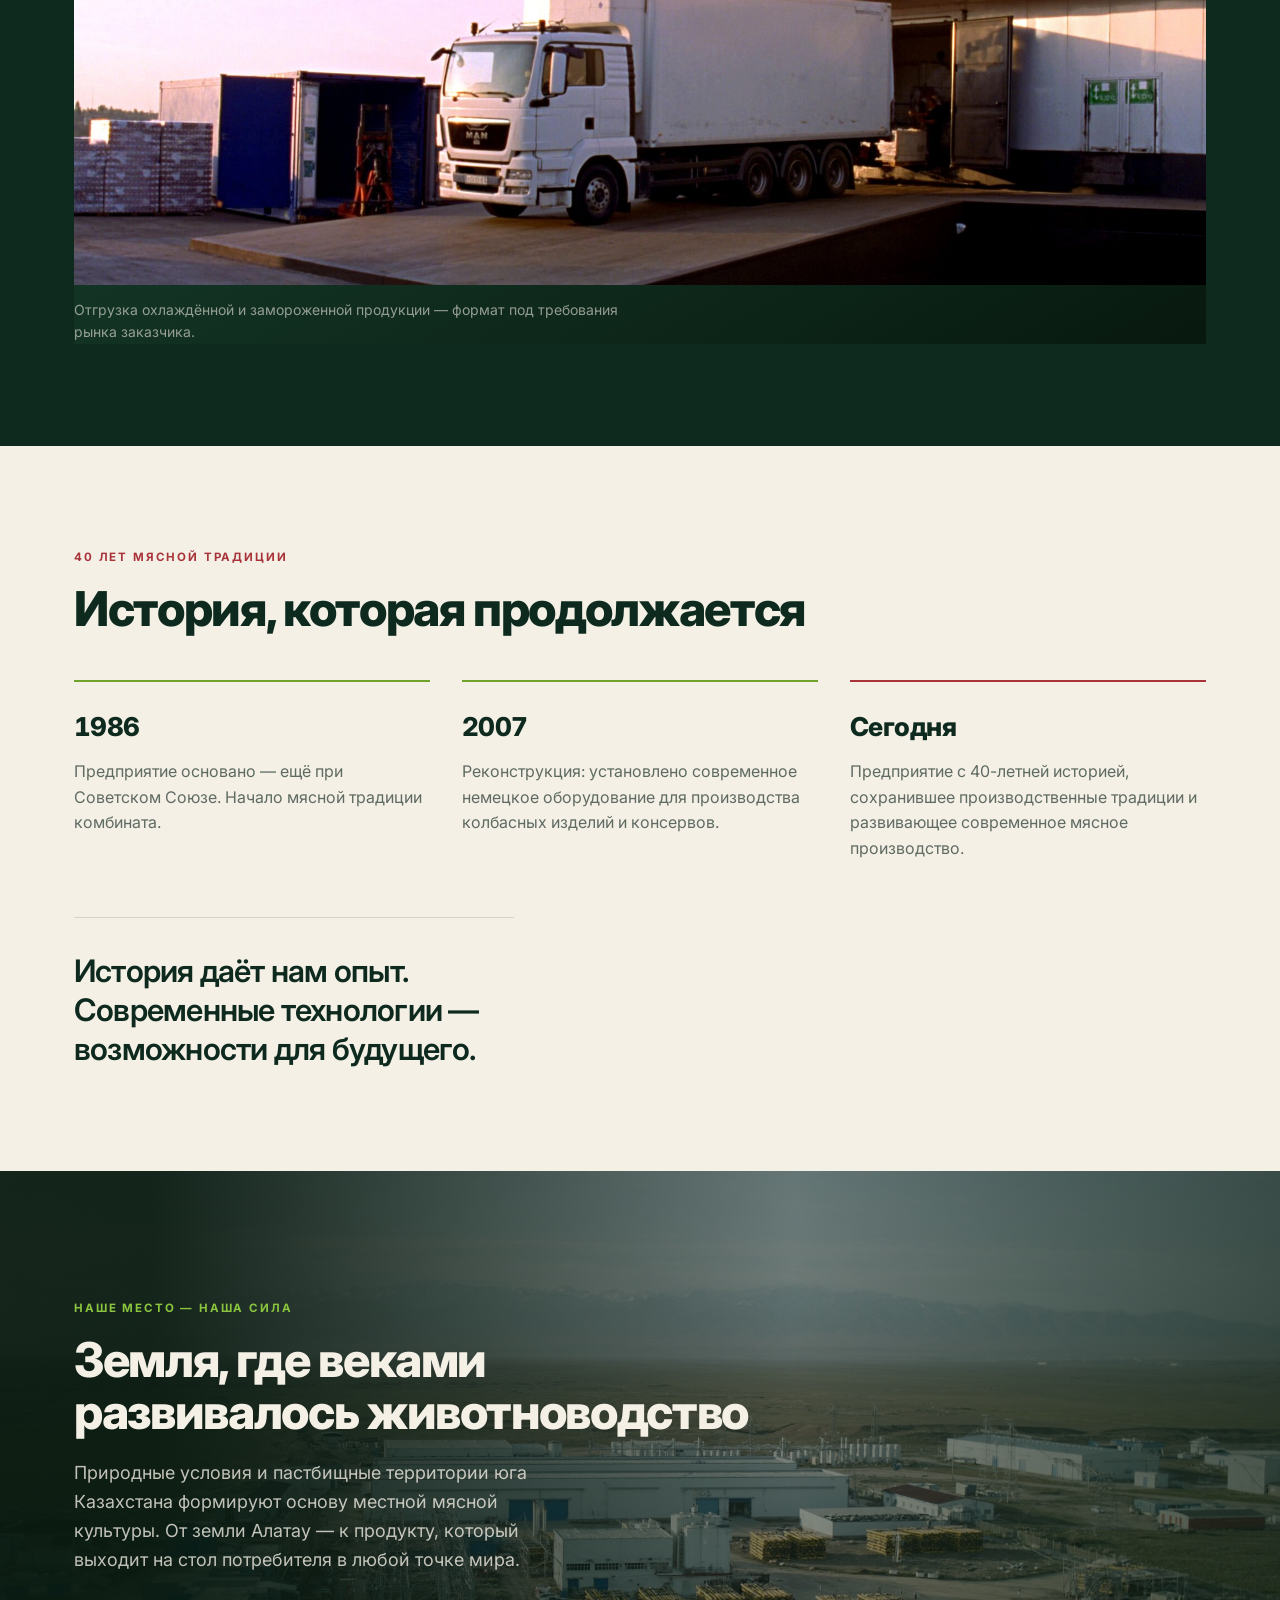
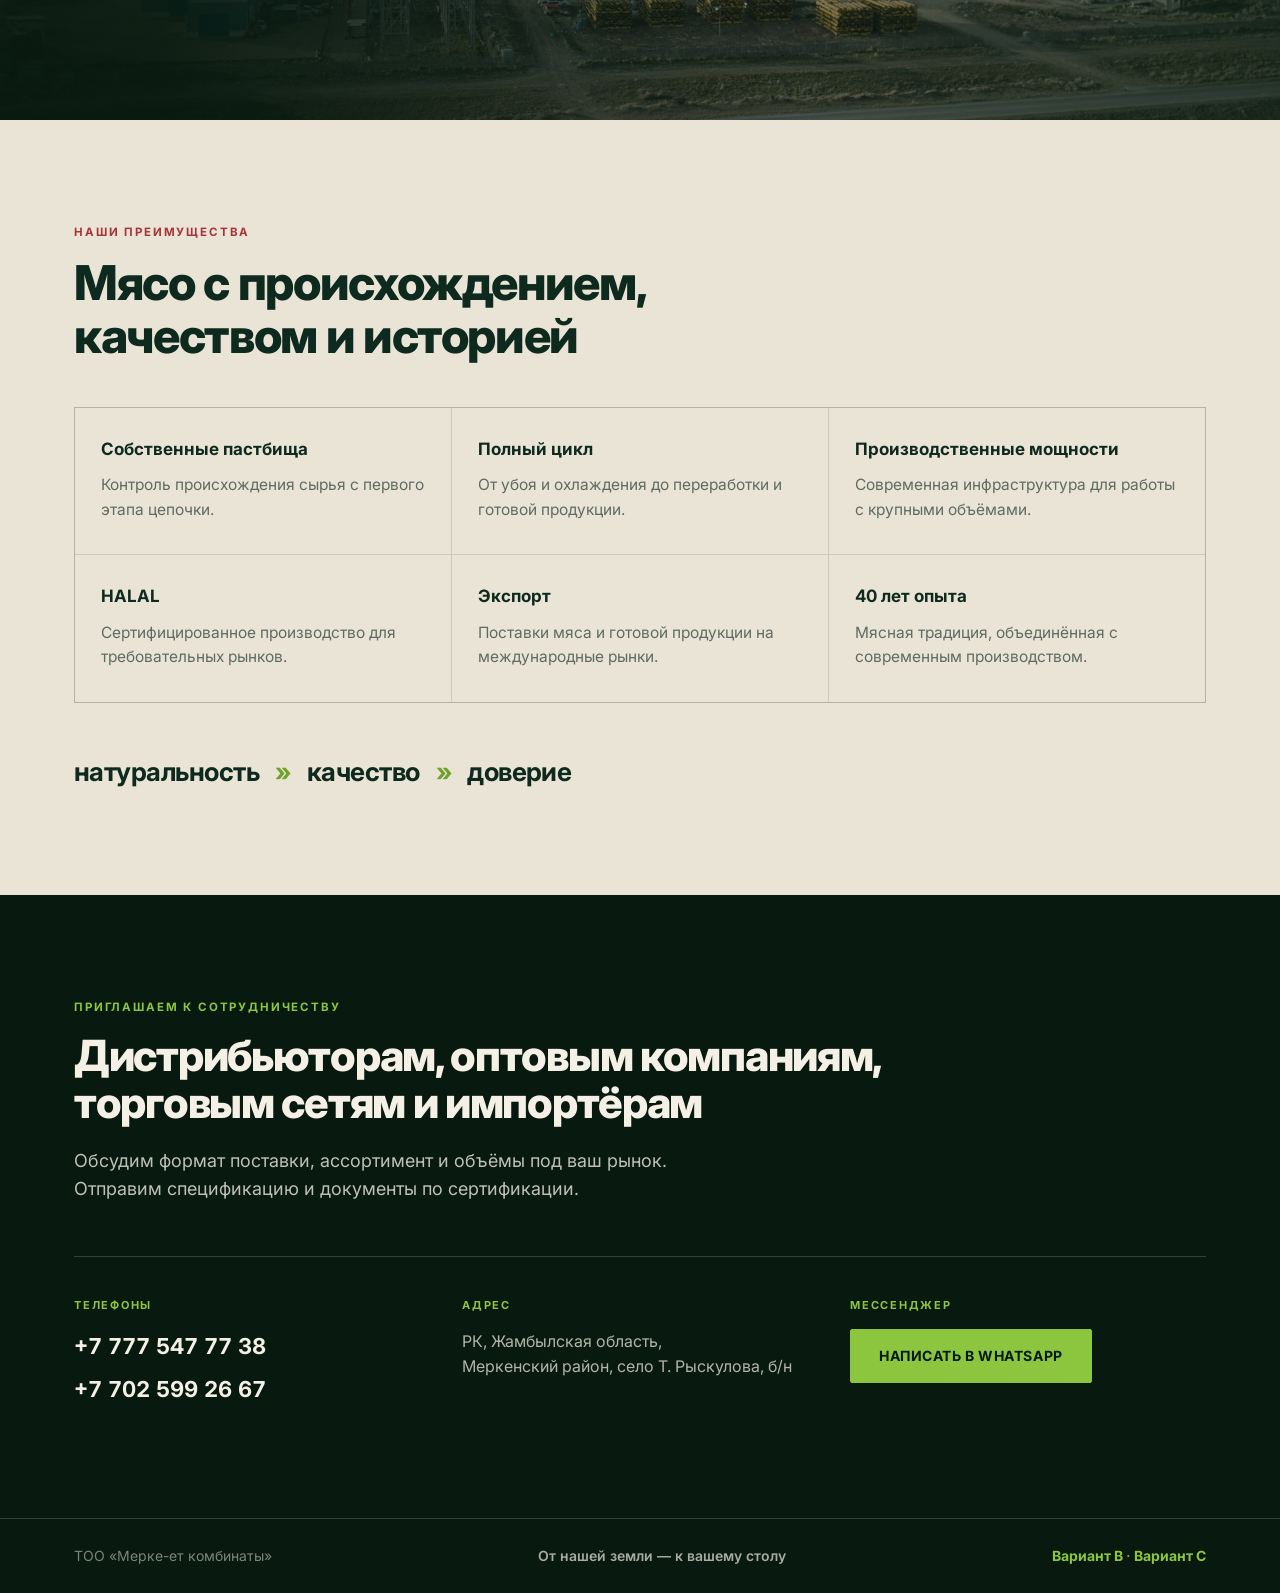
==== commit 5b6bdfa3: "Добавить вариант C — «бакалея» Третий визуал по референсу Heyday Canning: кремовая бумага, заголовок" ====
--- a/index.html
+++ b/index.html
@@ -342,7 +342,7 @@
   <div class="wrap footer__inner">
     <span>ТОО «Мерке-ет комбинаты»</span>
     <span class="footer__slogan">От нашей земли — к вашему столу</span>
-    <a href="dark.html" style="color:var(--lime);text-decoration:none;font-weight:700">Вариант B →</a>
+    <span style="font-weight:700"><a href="dark.html" style="color:var(--lime);text-decoration:none">Вариант B</a> · <a href="retro.html" style="color:var(--lime);text-decoration:none">Вариант C</a></span>
   </div>
 </footer>
 
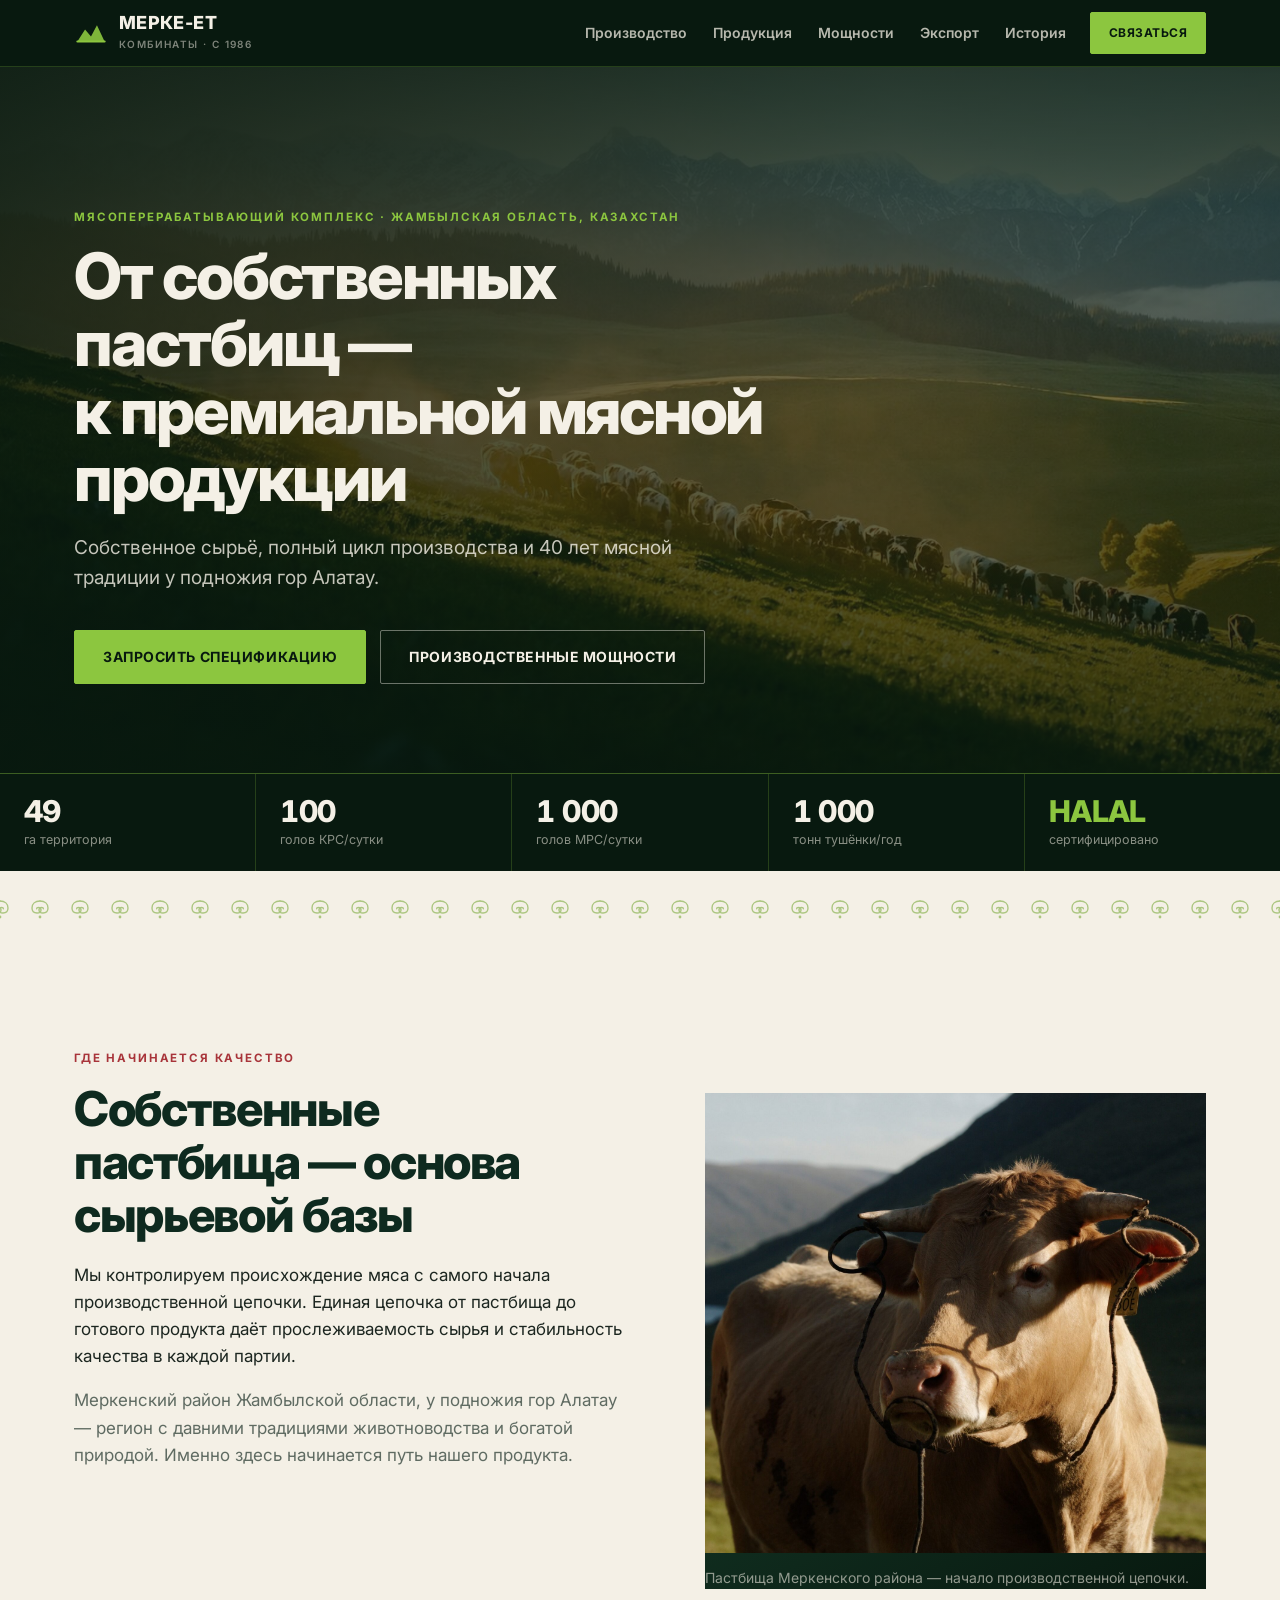
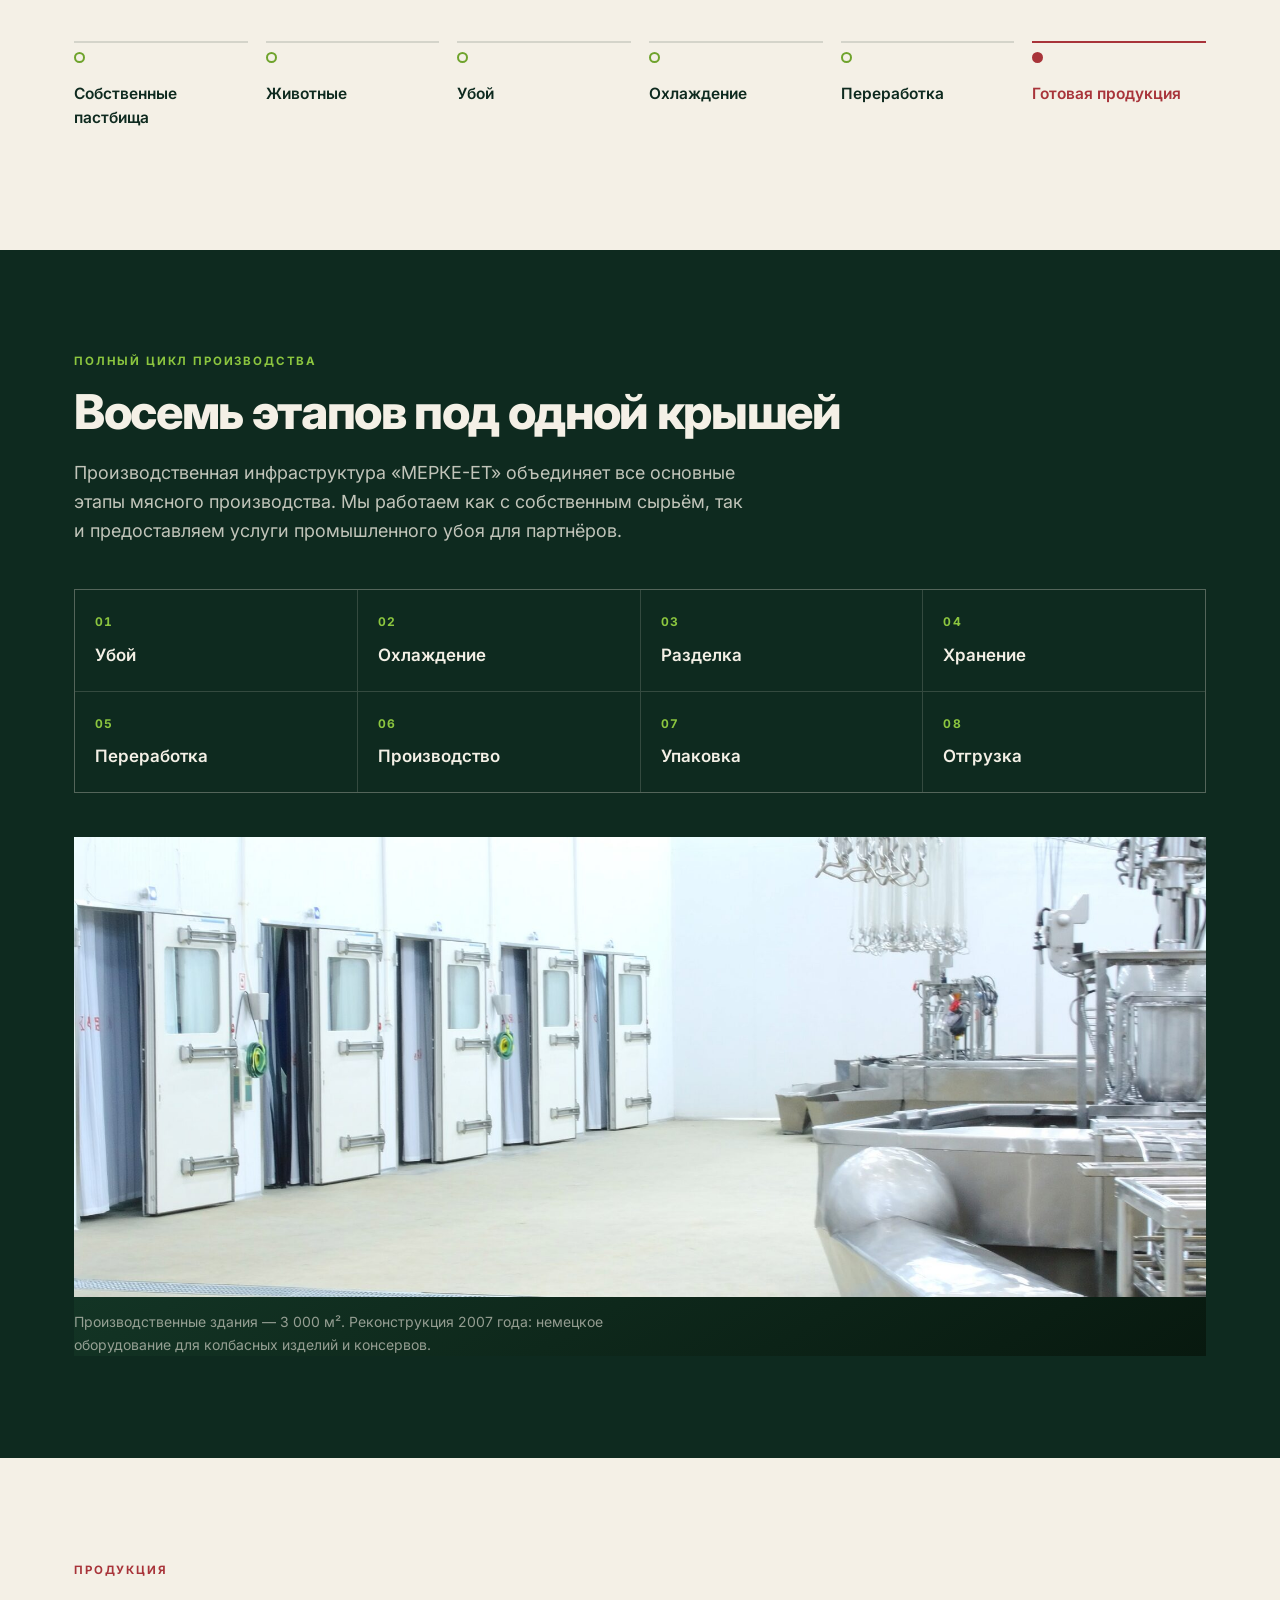
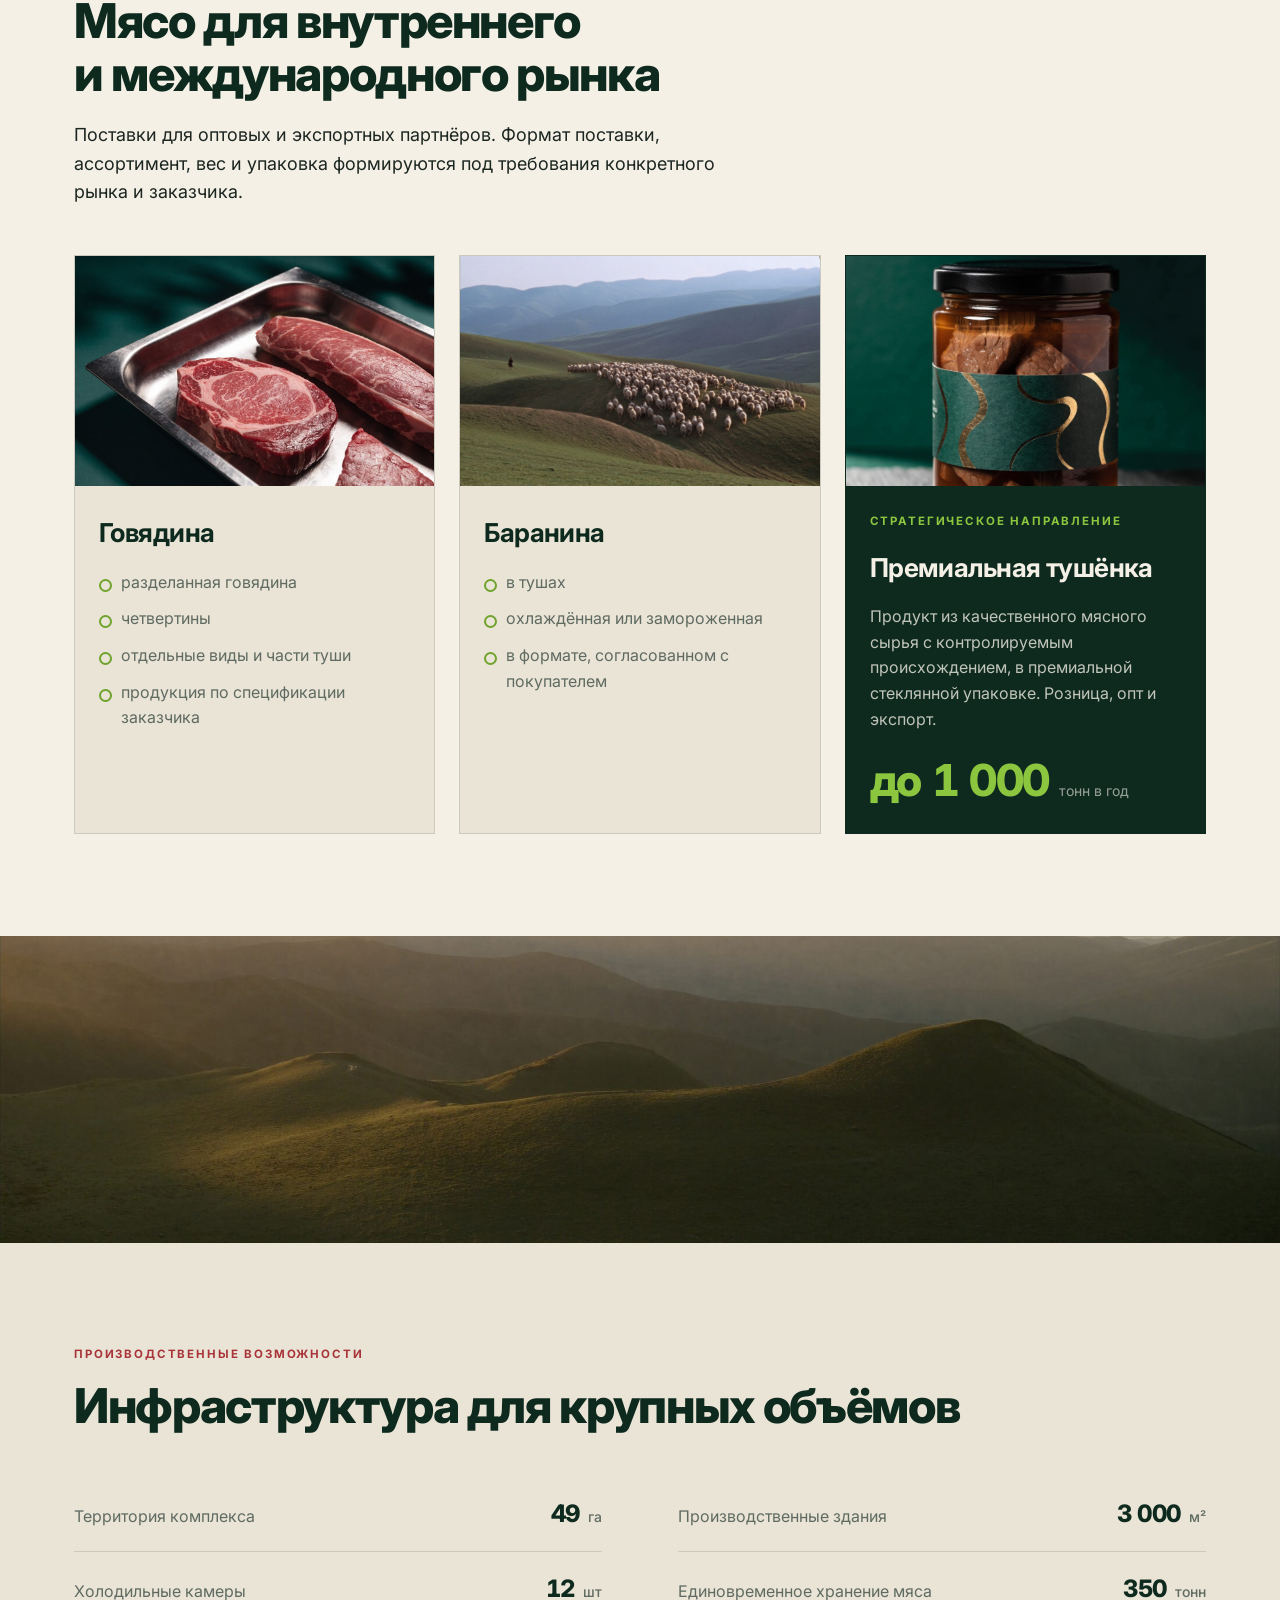
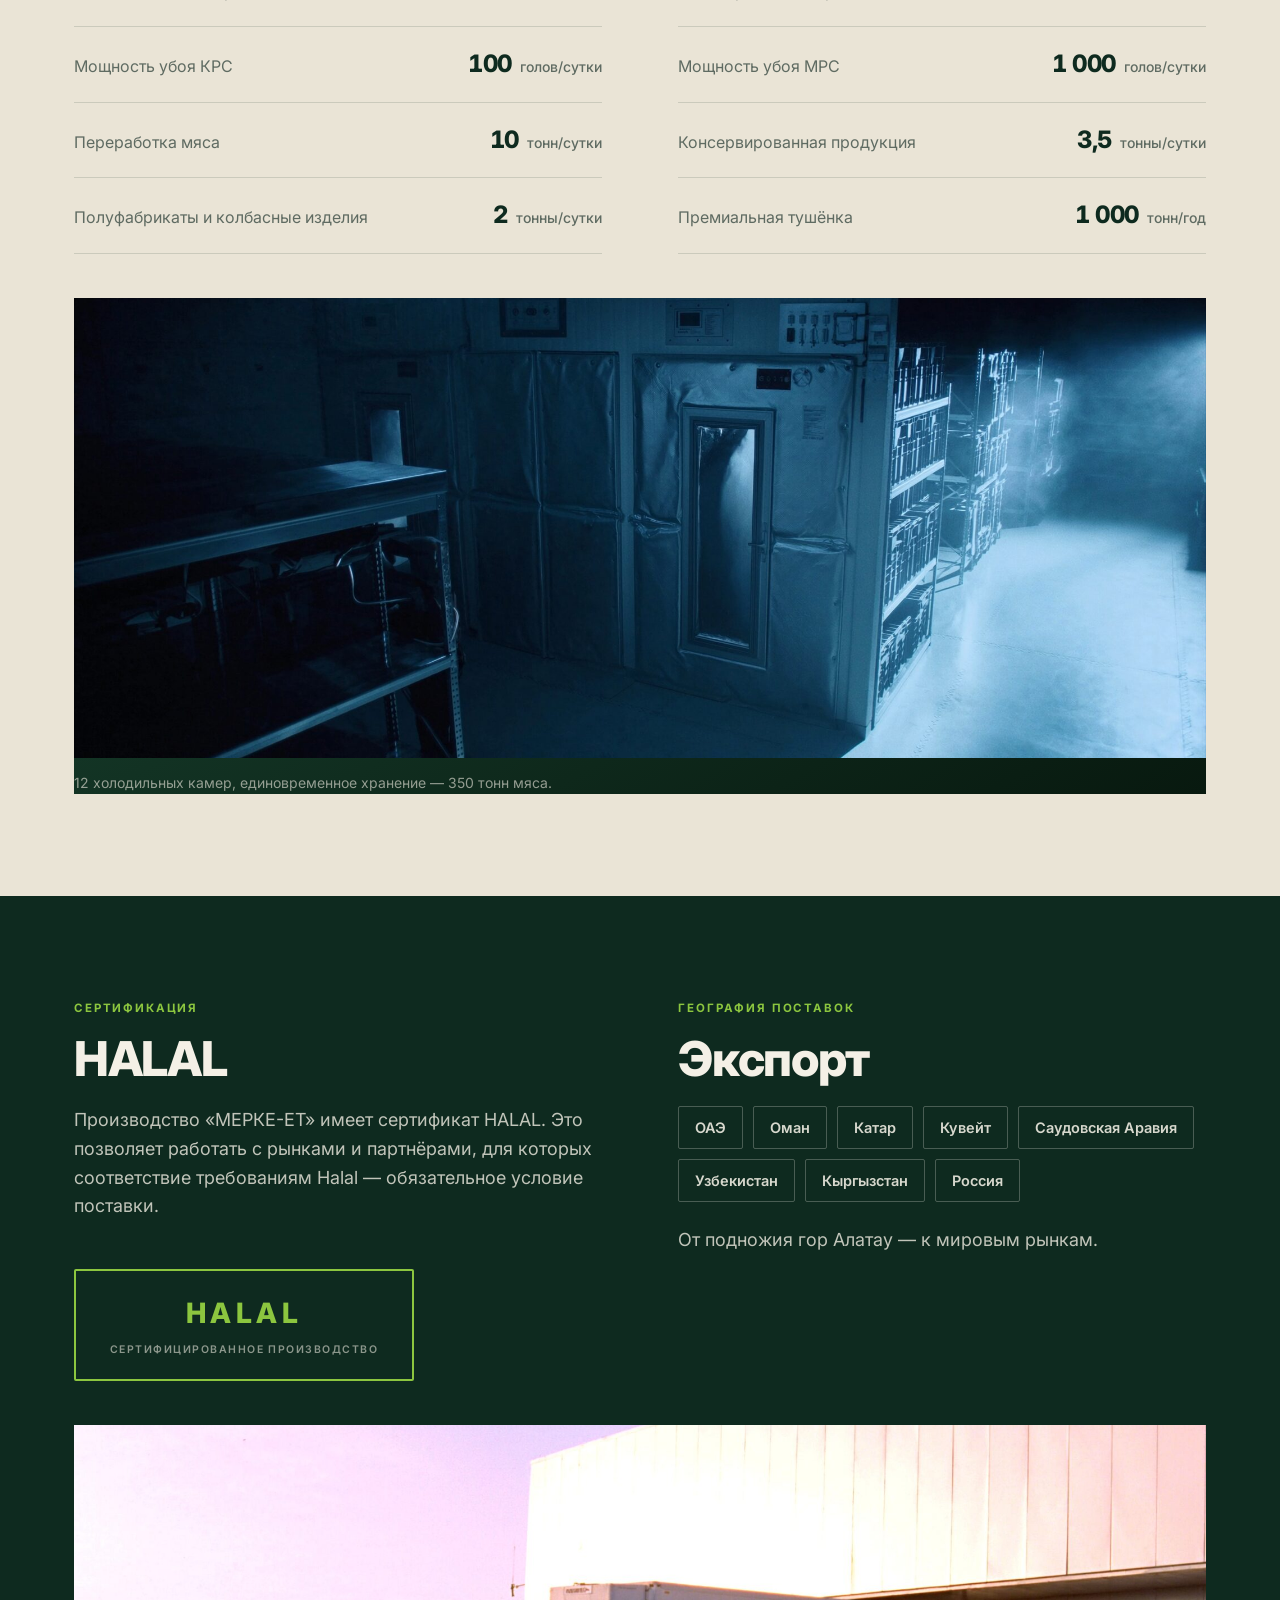
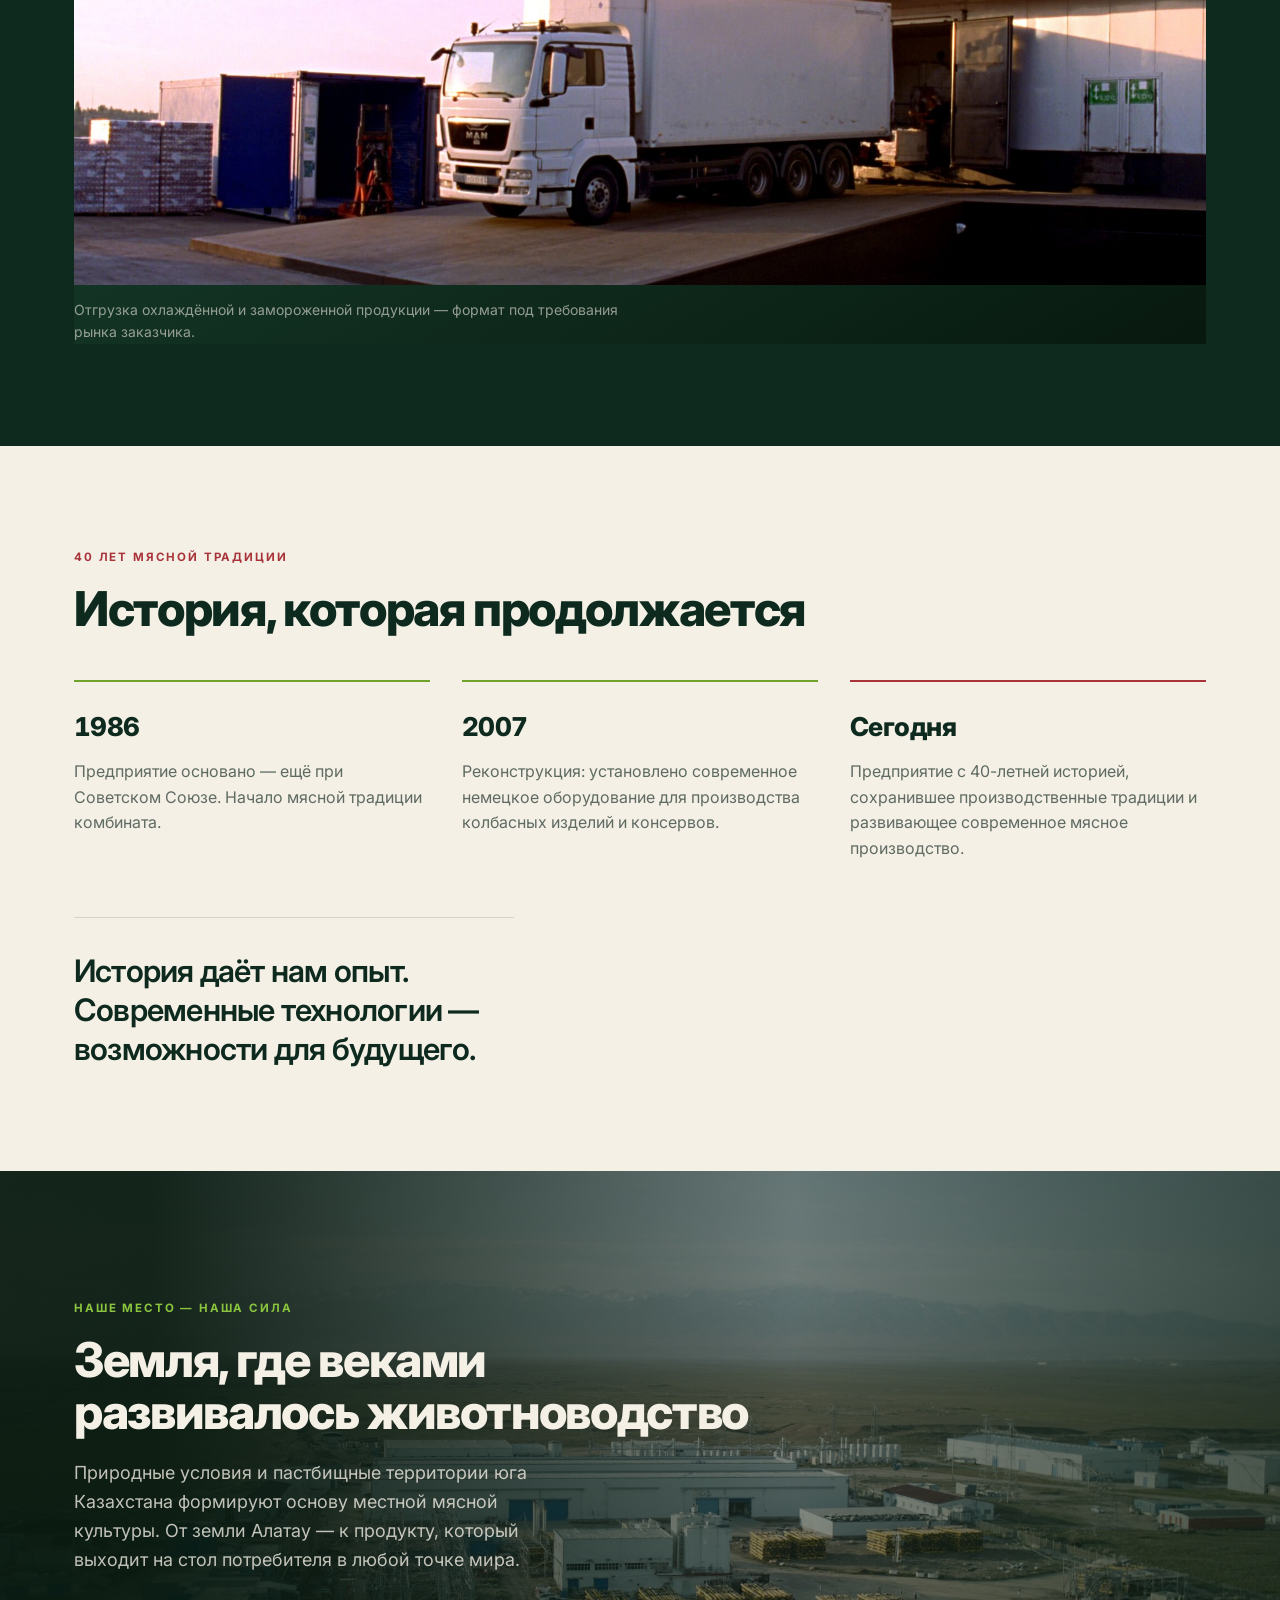
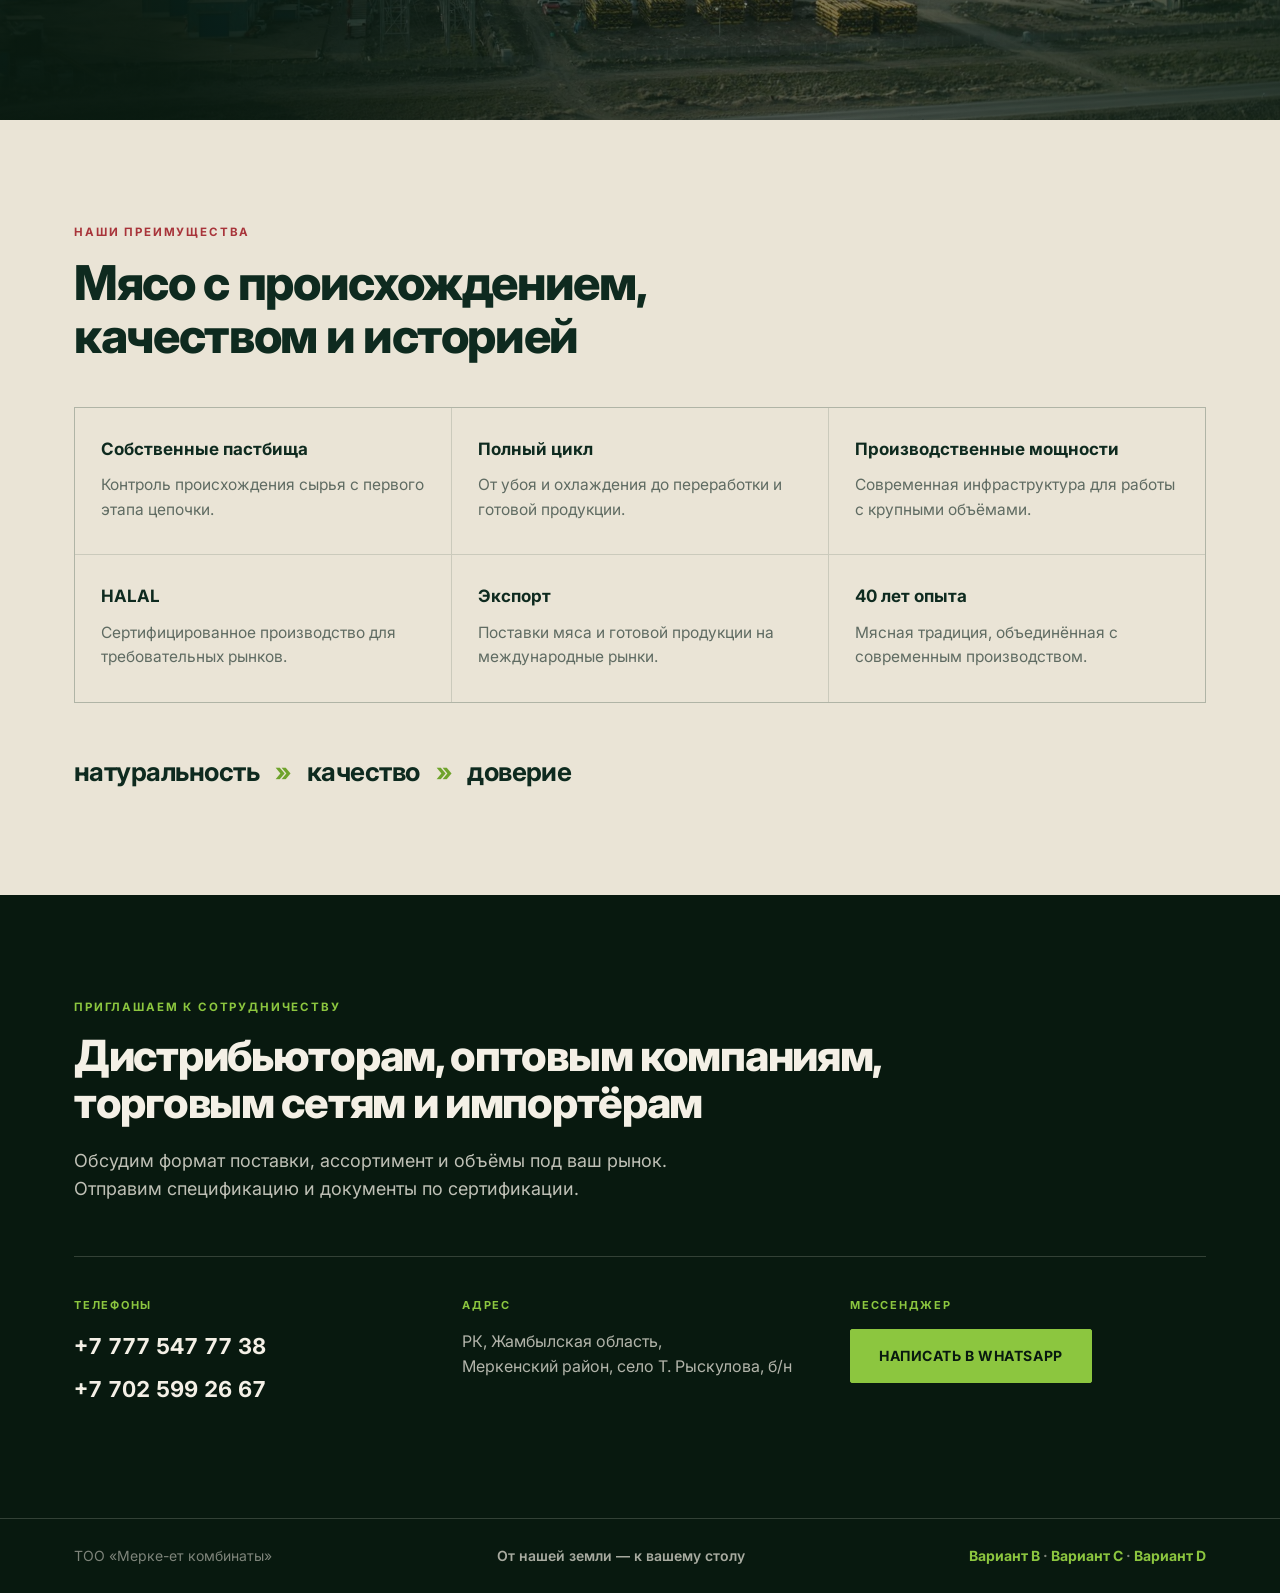
==== commit 21767705: "Добавить вариант D — «ранчо» Четвёртый визуал по референсам Animal Ranch и My Meat: кремовая карточк" ====
--- a/index.html
+++ b/index.html
@@ -342,7 +342,7 @@
   <div class="wrap footer__inner">
     <span>ТОО «Мерке-ет комбинаты»</span>
     <span class="footer__slogan">От нашей земли — к вашему столу</span>
-    <span style="font-weight:700"><a href="dark.html" style="color:var(--lime);text-decoration:none">Вариант B</a> · <a href="retro.html" style="color:var(--lime);text-decoration:none">Вариант C</a></span>
+    <span style="font-weight:700"><a href="dark.html" style="color:var(--lime);text-decoration:none">Вариант B</a> · <a href="retro.html" style="color:var(--lime);text-decoration:none">Вариант C</a> · <a href="ranch.html" style="color:var(--lime);text-decoration:none">Вариант D</a></span>
   </div>
 </footer>
 
